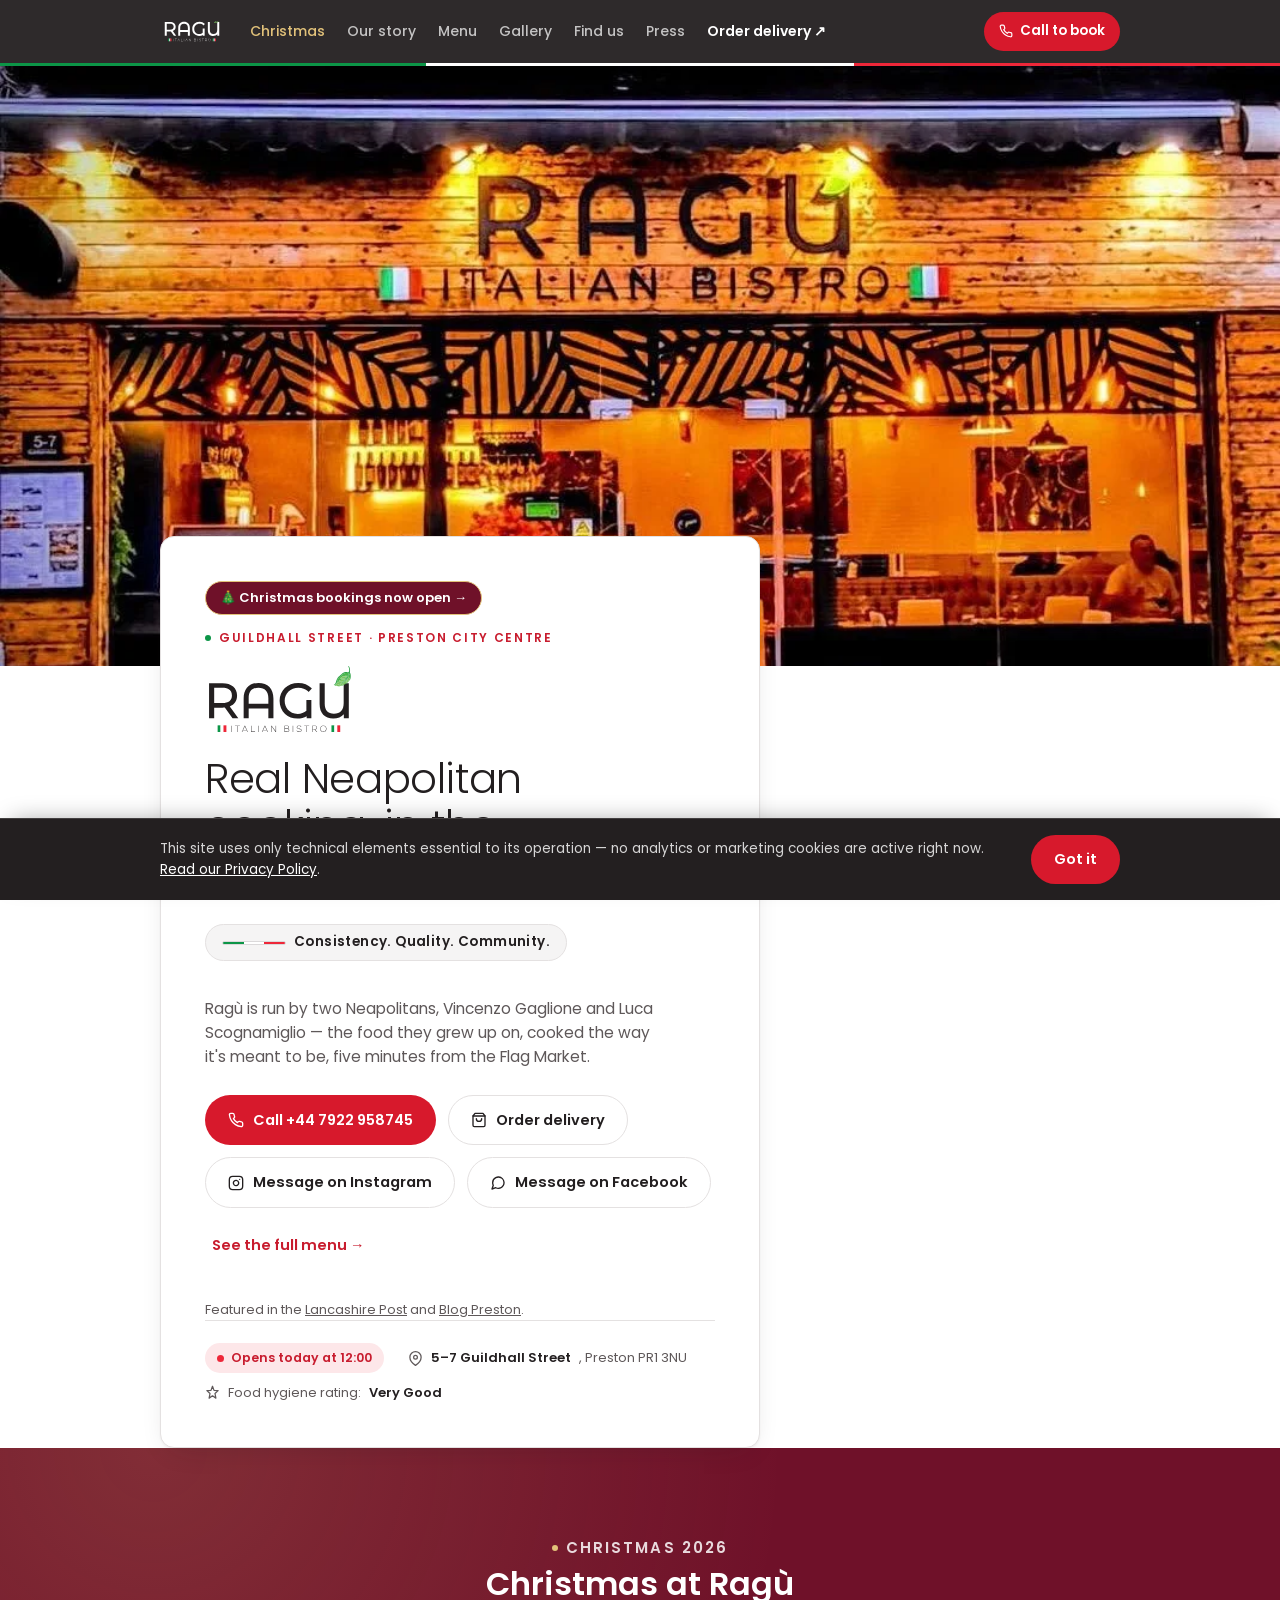
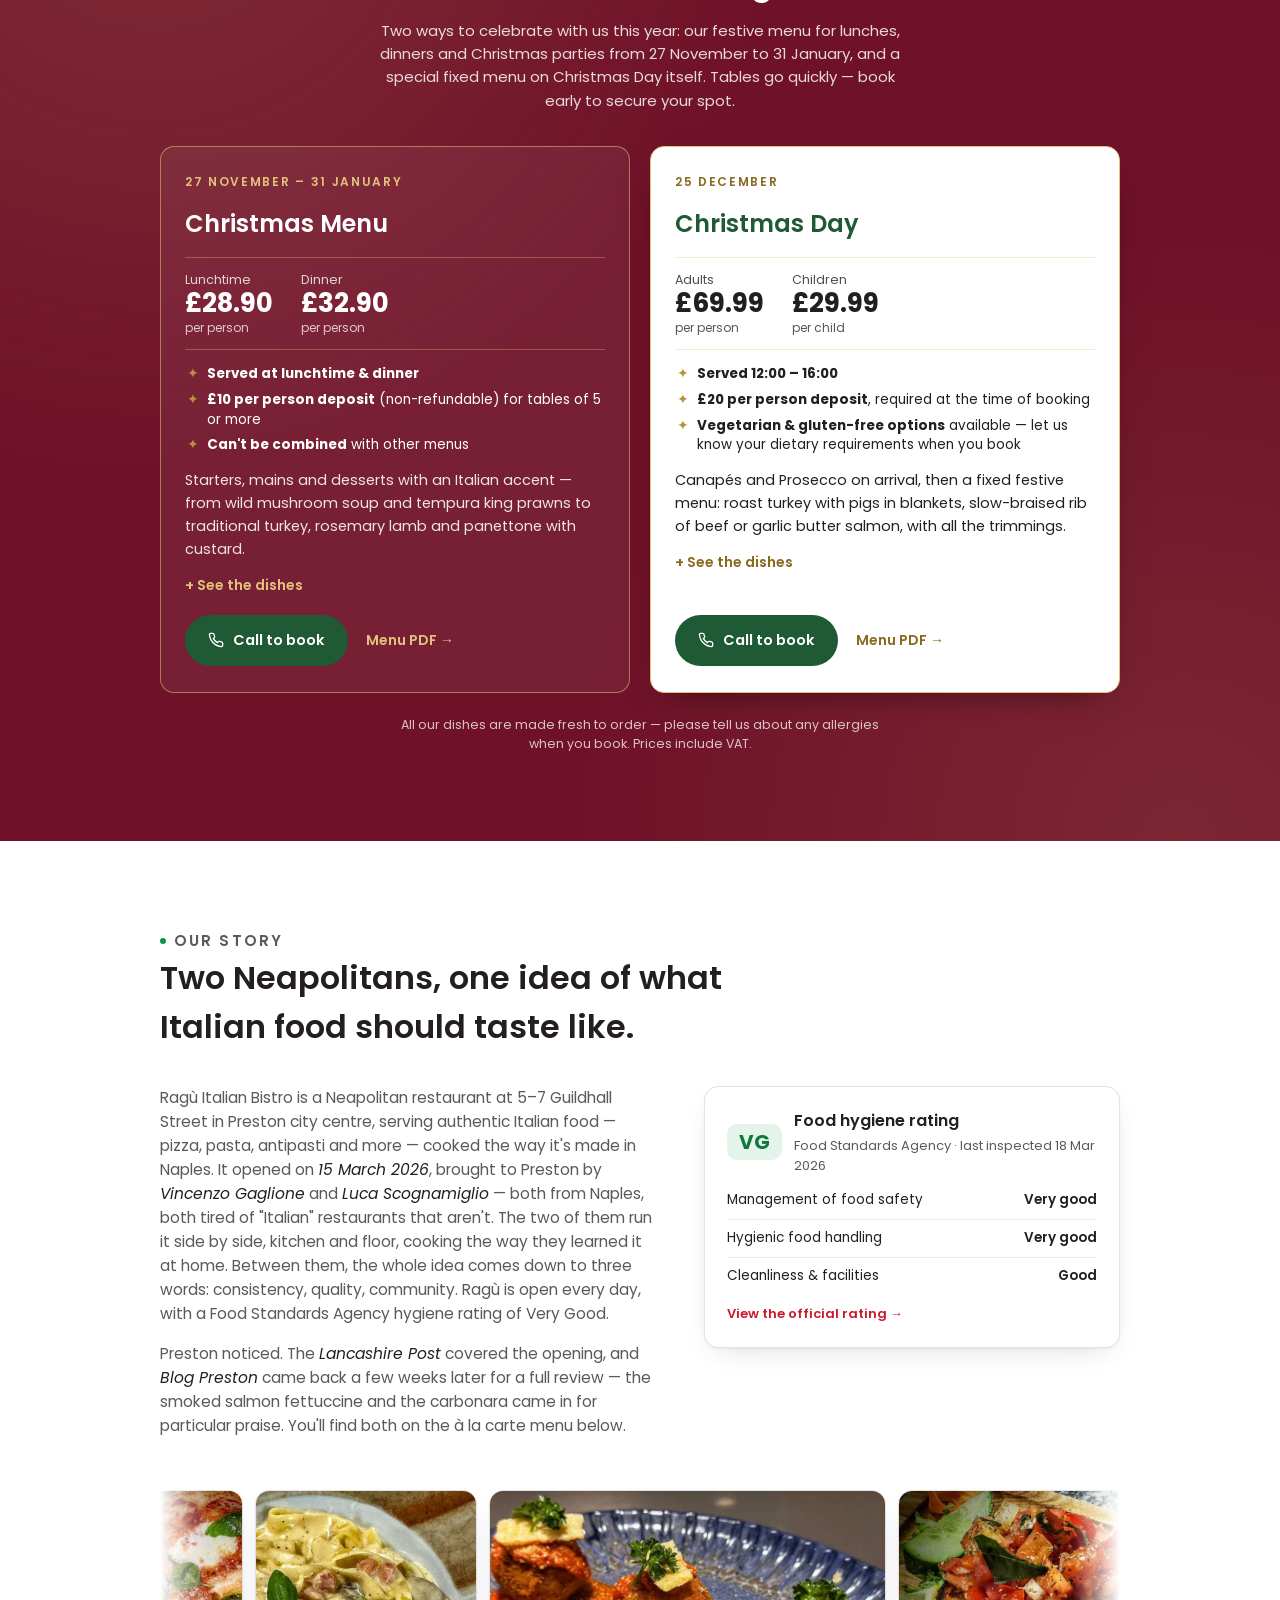
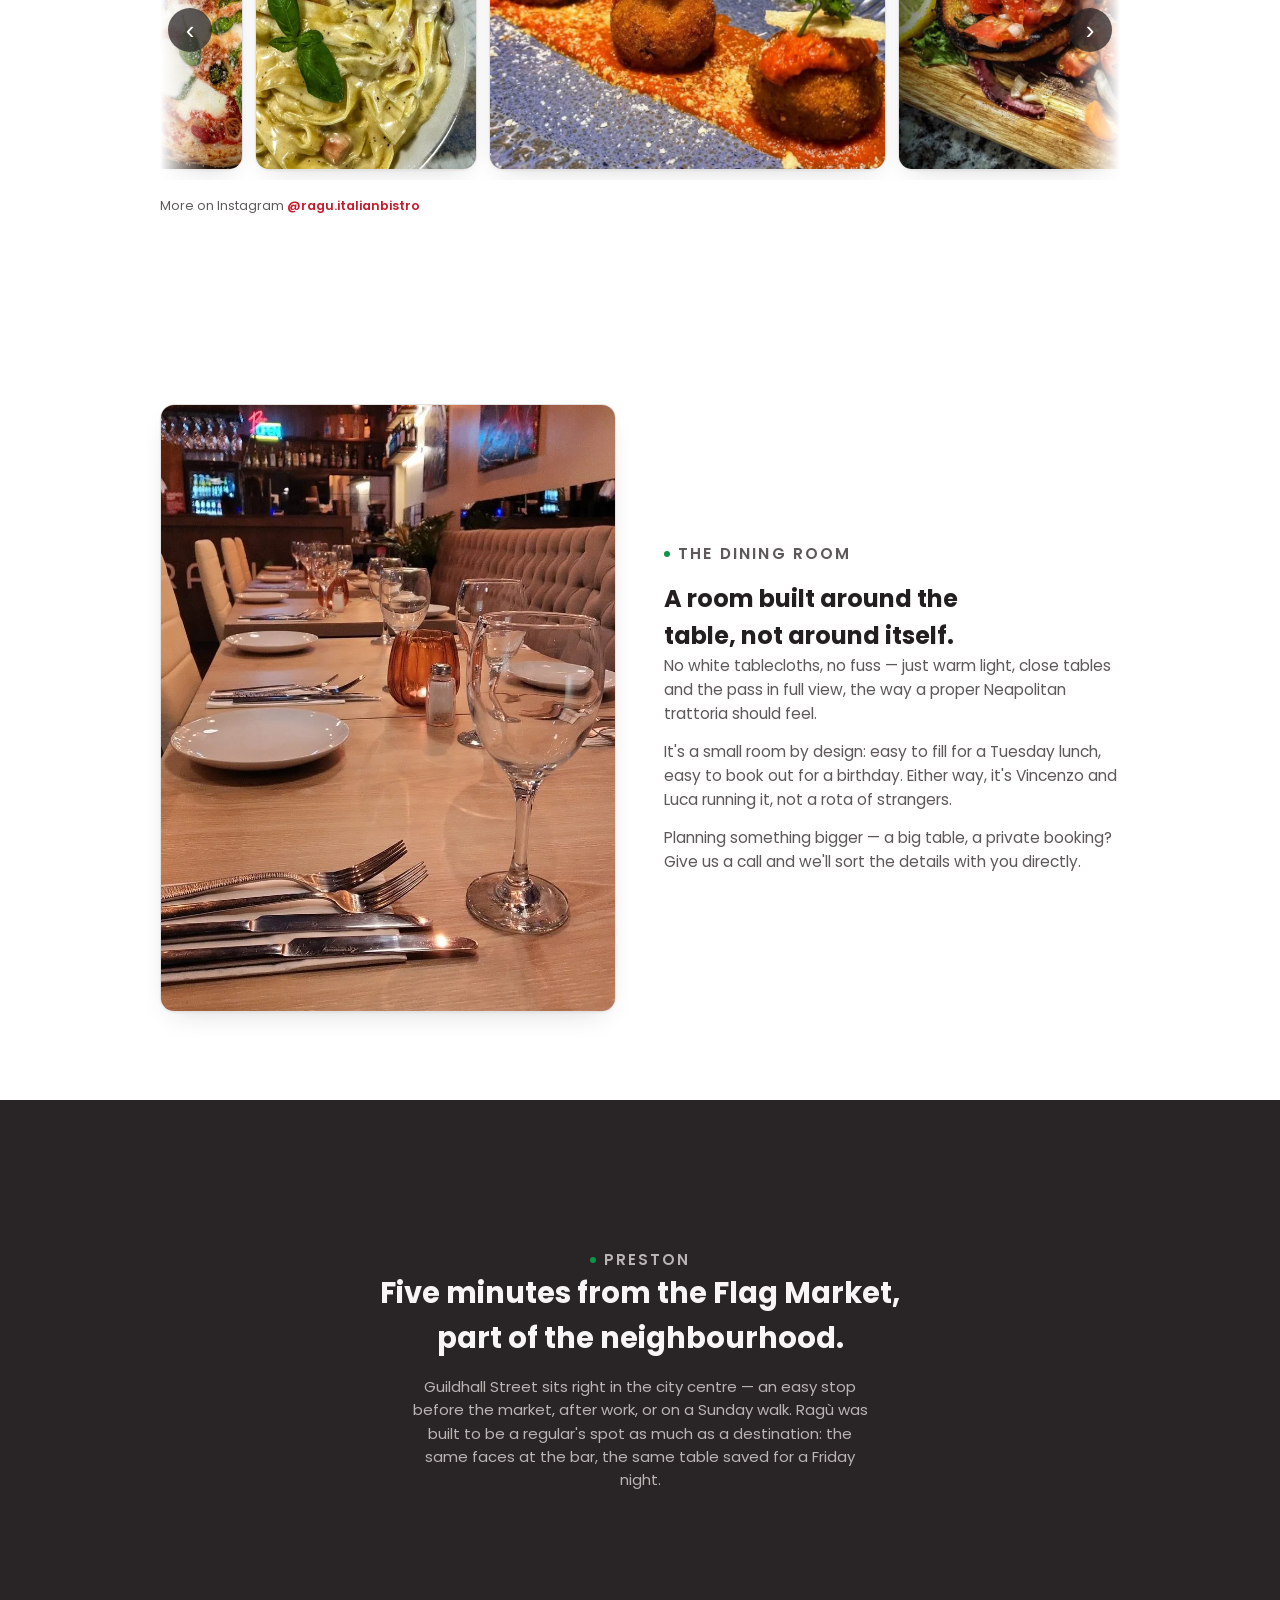
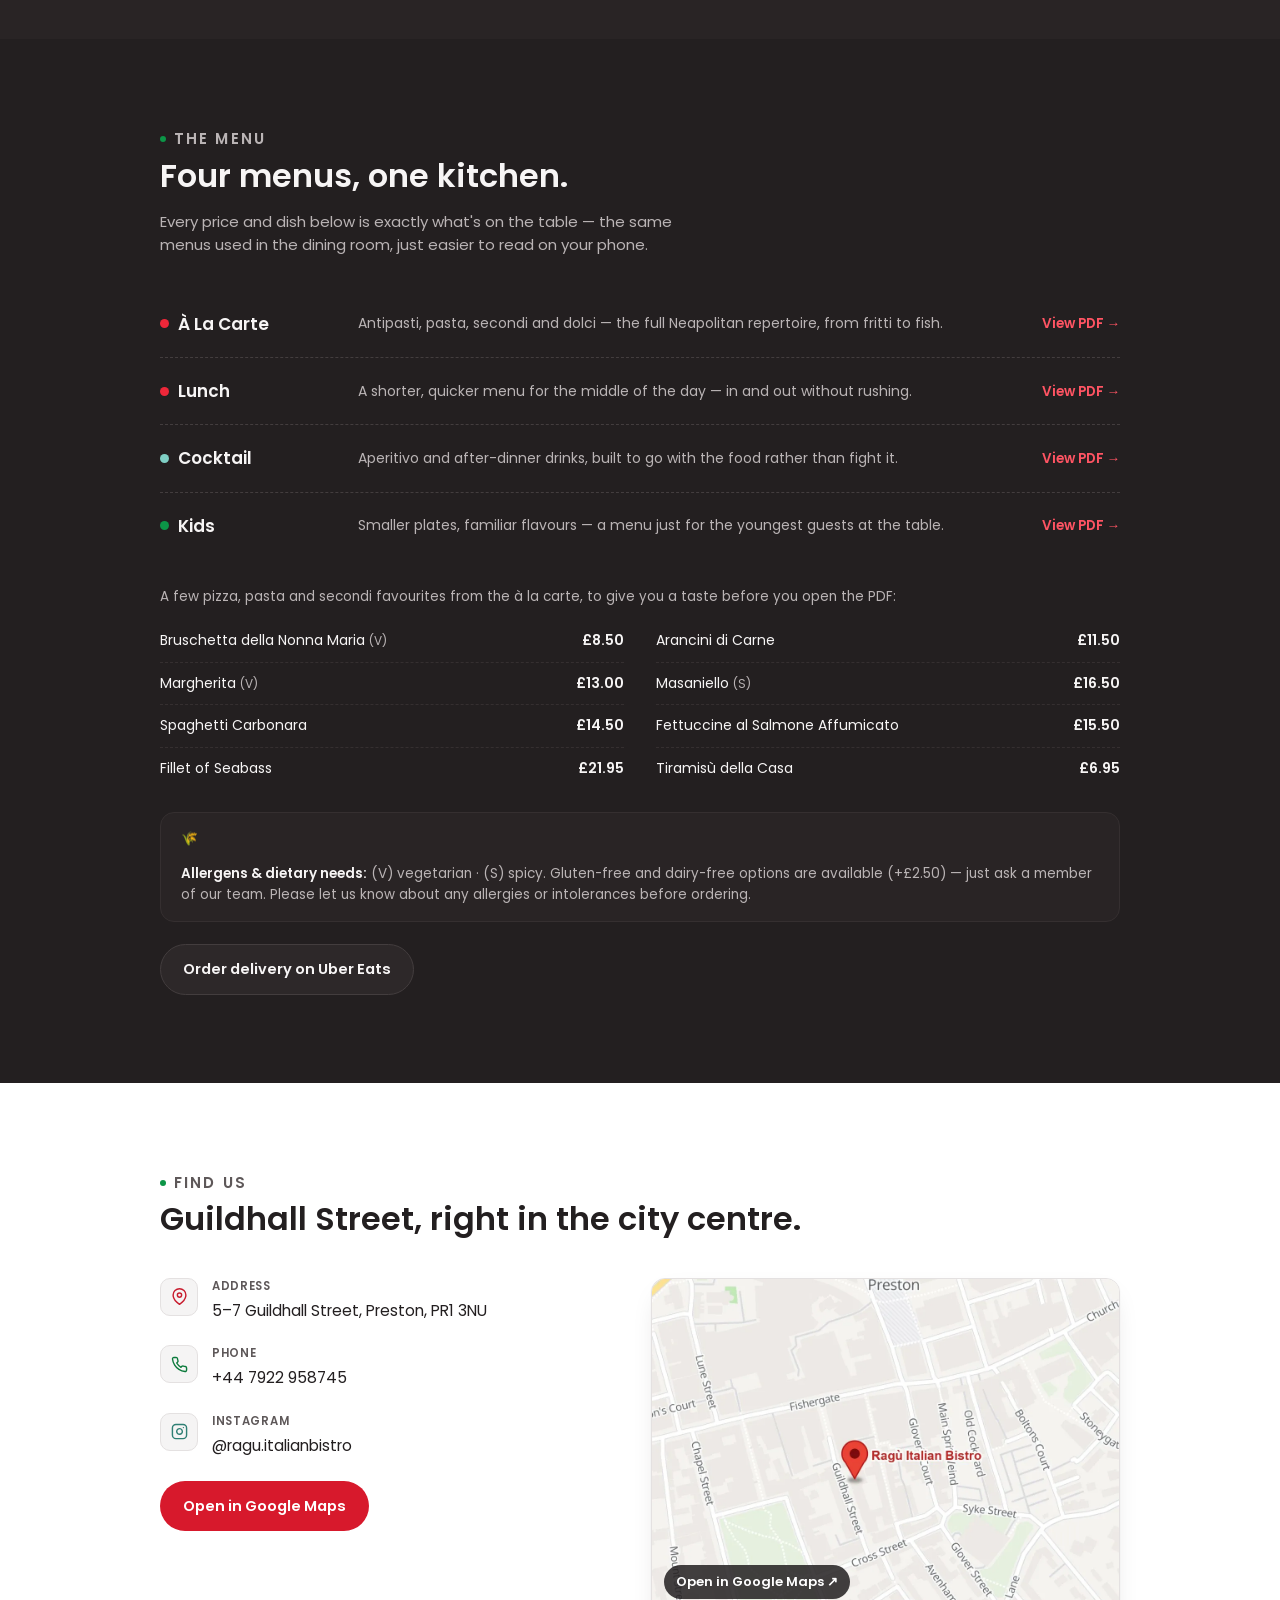
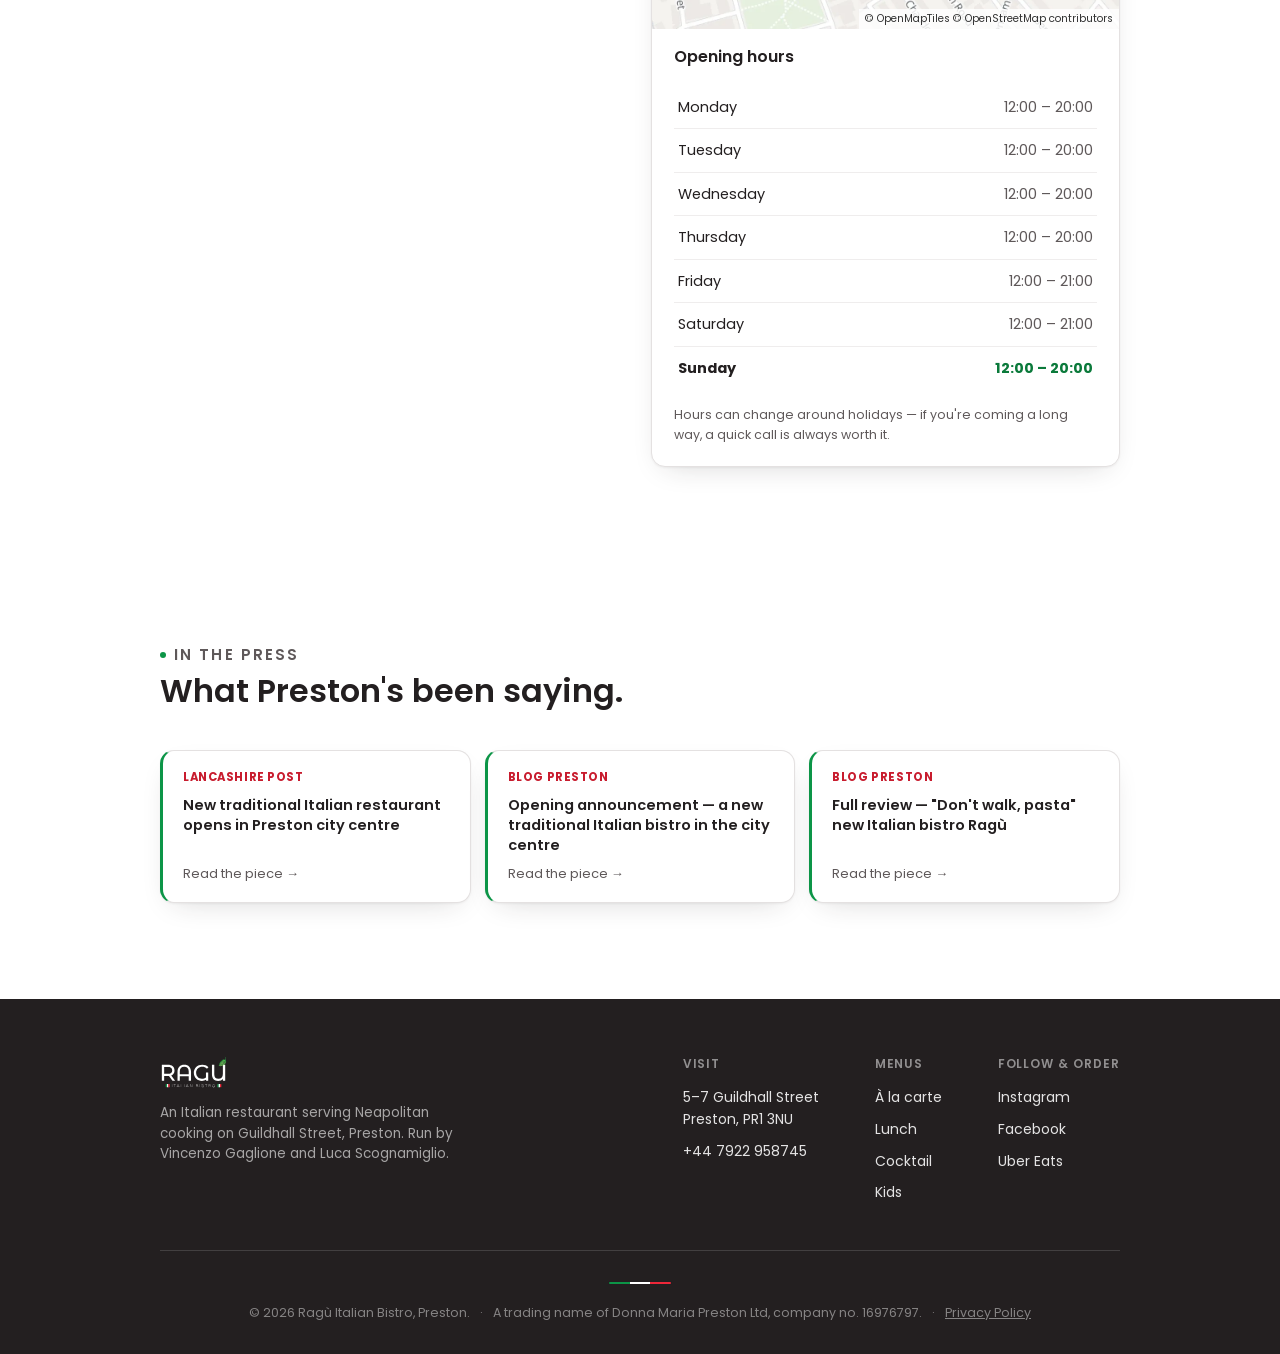
==== index.html @ 0c32683e "Natale: Christmas Menu aggiornato alla versione finale del socio Il menù del periodo natalizio è sta" ====
<!DOCTYPE html>
<html lang="en">
<head>
<meta charset="UTF-8">
<meta name="viewport" content="width=device-width, initial-scale=1.0">
<title>Ragù Italian Bistro | Neapolitan Restaurant in Preston</title>
<meta name="description" content="Ragù Italian Bistro — authentic Neapolitan cooking at 5–7 Guildhall Street, Preston city centre. Pizza, pasta and more, made by two Neapolitans. Open every day.">
<link rel="icon" type="image/svg+xml" href="assets/logo-compatto.svg">
<link rel="canonical" href="https://raguitalianbistro.co.uk/">
<meta name="theme-color" content="#231F20">
<link rel="apple-touch-icon" href="assets/apple-touch-icon.png">

<link rel="preload" href="assets/fonts/poppins-400.woff2" as="font" type="font/woff2" crossorigin>
<link rel="preload" href="assets/fonts/poppins-600.woff2" as="font" type="font/woff2" crossorigin>

<meta property="og:type" content="website">
<meta property="og:site_name" content="Ragù Italian Bistro">
<meta property="og:locale" content="en_GB">
<meta property="og:title" content="Ragù Italian Bistro — Real Neapolitan cooking in Preston">
<meta property="og:description" content="Authentic Neapolitan cooking at 5–7 Guildhall Street, Preston. Menus, opening hours, and how to find us.">
<meta property="og:image" content="https://raguitalianbistro.co.uk/assets/social-share.jpg">
<meta property="og:url" content="https://raguitalianbistro.co.uk/">
<meta name="twitter:card" content="summary_large_image">
<meta name="twitter:title" content="Ragù Italian Bistro — Real Neapolitan cooking in Preston">
<meta name="twitter:description" content="Authentic Neapolitan cooking at 5–7 Guildhall Street, Preston.">
<meta name="twitter:image" content="https://raguitalianbistro.co.uk/assets/social-share.jpg">

<script type="application/ld+json">
{
  "@context": "https://schema.org",
  "@type": "Restaurant",
  "@id": "https://raguitalianbistro.co.uk/#restaurant",
  "name": "Ragù Italian Bistro",
  "logo": "https://raguitalianbistro.co.uk/assets/apple-touch-icon.png",
  "foundingDate": "2026-03-15",
  "image": "https://raguitalianbistro.co.uk/assets/gallery/foto6.jpg",
  "url": "https://raguitalianbistro.co.uk/",
  "priceRange": "££",
  "telephone": "+447922958745",
  "address": {
    "@type": "PostalAddress",
    "streetAddress": "5–7 Guildhall Street",
    "addressLocality": "Preston",
    "postalCode": "PR1 3NU",
    "addressCountry": "GB"
  },
  "openingHoursSpecification": [
    {"@type": "OpeningHoursSpecification", "dayOfWeek": ["Sunday","Monday","Tuesday","Wednesday","Thursday"], "opens": "12:00", "closes": "20:00"},
    {"@type": "OpeningHoursSpecification", "dayOfWeek": ["Friday","Saturday"], "opens": "12:00", "closes": "21:00"}
  ],
  "servesCuisine": "Neapolitan",
  "acceptsReservations": true,
  "potentialAction": {
    "@type": "OrderAction",
    "target": {
      "@type": "EntryPoint",
      "urlTemplate": "https://www.ubereats.com/gb/store/ragu-italian-bistro/60AgVN0EWVyKOatBZUCGuQ",
      "actionPlatform": ["http://schema.org/DesktopWebPlatform", "http://schema.org/MobileWebPlatform", "http://schema.org/IOSPlatform", "http://schema.org/AndroidPlatform"]
    }
  },
  "hasMenu": [
    "https://raguitalianbistro.co.uk/#menu-highlights",
    "https://raguitalianbistro.co.uk/assets/menu-a-la-carte.pdf",
    "https://raguitalianbistro.co.uk/assets/menu-lunch.pdf",
    "https://raguitalianbistro.co.uk/assets/menu-cocktail.pdf",
    "https://raguitalianbistro.co.uk/assets/menu-kids.pdf"
  ],
  "geo": {
    "@type": "GeoCoordinates",
    "latitude": 53.7572,
    "longitude": -2.700031
  },
  "sameAs": [
    "https://www.instagram.com/ragu.italianbistro/",
    "https://www.facebook.com/profile.php?id=61586330701725",
    "https://ratings.food.gov.uk/business/552448/ragu-italian-bistro-preston",
    "https://www.ubereats.com/gb/store/ragu-italian-bistro/60AgVN0EWVyKOatBZUCGuQ",
    "https://www.google.com/maps/place/?q=place_id:ChIJZ8pchPhze0gRqN9NuaBxHac"
  ]
}
</script>

<script type="application/ld+json">
{
  "@context": "https://schema.org",
  "@type": "Menu",
  "@id": "https://raguitalianbistro.co.uk/#menu-highlights",
  "name": "Menu highlights",
  "url": "https://raguitalianbistro.co.uk/#menu",
  "hasMenuSection": [
    {
      "@type": "MenuSection",
      "name": "Antipasti",
      "hasMenuItem": [
        {"@type": "MenuItem", "name": "Bruschetta della Nonna Maria", "suitableForDiet": "https://schema.org/VegetarianDiet", "offers": {"@type": "Offer", "price": "8.50", "priceCurrency": "GBP"}},
        {"@type": "MenuItem", "name": "Arancini di Carne", "offers": {"@type": "Offer", "price": "11.50", "priceCurrency": "GBP"}}
      ]
    },
    {
      "@type": "MenuSection",
      "name": "Pizza",
      "hasMenuItem": [
        {"@type": "MenuItem", "name": "Margherita", "suitableForDiet": "https://schema.org/VegetarianDiet", "offers": {"@type": "Offer", "price": "13.00", "priceCurrency": "GBP"}},
        {"@type": "MenuItem", "name": "Masaniello", "description": "Spicy.", "offers": {"@type": "Offer", "price": "16.50", "priceCurrency": "GBP"}}
      ]
    },
    {
      "@type": "MenuSection",
      "name": "Pasta",
      "hasMenuItem": [
        {"@type": "MenuItem", "name": "Spaghetti Carbonara", "offers": {"@type": "Offer", "price": "14.50", "priceCurrency": "GBP"}},
        {"@type": "MenuItem", "name": "Fettuccine al Salmone Affumicato", "offers": {"@type": "Offer", "price": "15.50", "priceCurrency": "GBP"}}
      ]
    },
    {
      "@type": "MenuSection",
      "name": "Secondi",
      "hasMenuItem": [
        {"@type": "MenuItem", "name": "Fillet of Seabass", "offers": {"@type": "Offer", "price": "21.95", "priceCurrency": "GBP"}}
      ]
    },
    {
      "@type": "MenuSection",
      "name": "Dolci",
      "hasMenuItem": [
        {"@type": "MenuItem", "name": "Tiramisù della Casa", "offers": {"@type": "Offer", "price": "6.95", "priceCurrency": "GBP"}}
      ]
    }
  ]
}
</script>
<link rel="stylesheet" href="assets/css/styles.css?v=20261016b"></head><body>

<a class="skip-link" href="#main-content">Skip to content</a>

<div class="topbar">
  <div class="topbar-inner">
    <img src="assets/logo-compatto-bianco.svg" alt="Ragù Italian Bistro">
    <nav>
      <a href="#christmas" class="nav-xmas">Christmas</a>
      <a href="#story">Our story</a>
      <a href="#menu">Menu</a>
      <a href="#gallery">Gallery</a>
      <a href="#find-us">Find us</a>
      <a href="#press">Press</a>
      <a href="https://www.ubereats.com/gb/store/ragu-italian-bistro/60AgVN0EWVyKOatBZUCGuQ" target="_blank" rel="noopener" class="nav-order">Order delivery ↗</a>
    </nav>
    <button type="button" id="navToggle" class="nav-toggle" aria-label="Open menu" aria-expanded="false" aria-controls="mobileNav">
      <svg viewBox="0 0 24 24" fill="none" stroke="currentColor" stroke-width="2" stroke-linecap="round" stroke-linejoin="round"><path d="M3 6h18M3 12h18M3 18h18"/></svg>
    </button>
    <a class="call" href="tel:+447922958745">
      <svg viewBox="0 0 24 24" fill="none" stroke="currentColor" stroke-width="2" stroke-linecap="round" stroke-linejoin="round"><path d="M22 16.92v3a2 2 0 0 1-2.18 2 19.79 19.79 0 0 1-8.63-3.07 19.5 19.5 0 0 1-6-6 19.79 19.79 0 0 1-3.07-8.67A2 2 0 0 1 4.11 2h3a2 2 0 0 1 2 1.72c.127.96.361 1.903.7 2.81a2 2 0 0 1-.45 2.11L8.09 9.91a16 16 0 0 0 6 6l1.27-1.27a2 2 0 0 1 2.11-.45c.907.339 1.85.573 2.81.7A2 2 0 0 1 22 16.92z"/></svg>
      Call to book
    </a>
  </div>
</div>

<div id="mobileNav" class="mobile-nav" hidden>
  <button type="button" id="navClose" class="mobile-nav-close" aria-label="Close menu">
    <svg viewBox="0 0 24 24" fill="none" stroke="currentColor" stroke-width="2" stroke-linecap="round" stroke-linejoin="round"><path d="M18 6 6 18M6 6l12 12"/></svg>
  </button>
  <nav>
    <a href="#christmas" class="nav-xmas">Christmas</a>
    <a href="#story">Our story</a>
    <a href="#menu">Menu</a>
    <a href="#gallery">Gallery</a>
    <a href="#find-us">Find us</a>
    <a href="#press">Press</a>
    <a href="https://www.ubereats.com/gb/store/ragu-italian-bistro/60AgVN0EWVyKOatBZUCGuQ" target="_blank" rel="noopener" class="nav-order">Order delivery ↗</a>
  </nav>
  <div class="mobile-nav-info">
    <div>
      <p class="mn-label">Opening hours</p>
      <p>Every day · 12:00–20:00, Fri–Sat until 21:00.</p>
    </div>
    <div>
      <p class="mn-label">Call to book</p>
      <a href="tel:+447922958745">+44 7922 958745</a>
    </div>
    <div class="mn-social">
      <a href="https://www.instagram.com/ragu.italianbistro/" target="_blank" rel="noopener">Instagram</a>
      <a href="https://www.facebook.com/profile.php?id=61586330701725" target="_blank" rel="noopener">Facebook</a>
    </div>
  </div>
</div>

<div class="mobile-actionbar" role="region" aria-label="Quick actions">
  <a class="btn btn-primary" href="tel:+447922958745">
    <svg viewBox="0 0 24 24" fill="none" stroke="currentColor" stroke-width="2" stroke-linecap="round" stroke-linejoin="round"><path d="M22 16.92v3a2 2 0 0 1-2.18 2 19.79 19.79 0 0 1-8.63-3.07 19.5 19.5 0 0 1-6-6 19.79 19.79 0 0 1-3.07-8.67A2 2 0 0 1 4.11 2h3a2 2 0 0 1 2 1.72c.127.96.361 1.903.7 2.81a2 2 0 0 1-.45 2.11L8.09 9.91a16 16 0 0 0 6 6l1.27-1.27a2 2 0 0 1 2.11-.45c.907.339 1.85.573 2.81.7A2 2 0 0 1 22 16.92z"/></svg>
    Call
  </a>
  <a class="btn btn-outline" href="https://www.ubereats.com/gb/store/ragu-italian-bistro/60AgVN0EWVyKOatBZUCGuQ" target="_blank" rel="noopener">
    <svg viewBox="0 0 24 24" fill="none" stroke="currentColor" stroke-width="2" stroke-linecap="round" stroke-linejoin="round"><path d="M6 2 3 6v14a2 2 0 0 0 2 2h14a2 2 0 0 0 2-2V6l-3-4z"/><path d="M3 6h18"/><path d="M16 10a4 4 0 0 1-8 0"/></svg>
    Order
  </a>
  <a class="btn btn-outline" href="https://www.google.com/maps/search/?api=1&amp;query=Ragu+Italian+Bistro+5-7+Guildhall+Street+Preston+PR1+3NU" target="_blank" rel="noopener">
    <svg viewBox="0 0 24 24" fill="none" stroke="currentColor" stroke-width="2" stroke-linecap="round" stroke-linejoin="round"><path d="M21 10c0 7-9 13-9 13s-9-6-9-13a9 9 0 0 1 18 0z"/><circle cx="12" cy="10" r="3"/></svg>
    Directions
  </a>
</div>

<header class="hero-full">
  <div class="hero-media">
    <picture>
      <source type="image/webp" srcset="assets/gallery/foto6.webp">
      <img src="assets/gallery/foto6.jpg" alt="Ragù Italian Bistro storefront on Guildhall Street, Preston" width="1069" height="716" fetchpriority="high">
    </picture>
  </div>
  <div class="hero-card-wrap wrap">
    <div class="hero-card">
      <a class="xmas-flag" href="#christmas">🎄 Christmas bookings now open <span aria-hidden="true">→</span></a>
      <p class="eyebrow"><span class="dot"></span>Guildhall Street · Preston City Centre</p>
      <img class="hero-logo if-light" src="assets/logo-principale.svg" alt="Ragù Italian Bistro — Naples on a plate">
      <img class="hero-logo if-dark" src="assets/logo-negativo-bianco.svg" alt="Ragù Italian Bistro — Naples on a plate">
      <h1>Real Neapolitan cooking, in the <b>heart of Preston</b>.</h1>
      <p class="tagline-pill"><span class="tricolore"><span></span><span></span><span></span></span> Consistency. Quality. Community.</p>
      <p class="lede">Ragù is run by two Neapolitans, Vincenzo Gaglione and Luca Scognamiglio — the food they grew up on, cooked the way it's meant to be, five minutes from the Flag Market.</p>

      <div class="cta-row">
        <a class="btn btn-primary" href="tel:+447922958745">
          <svg viewBox="0 0 24 24" fill="none" stroke="currentColor" stroke-width="2" stroke-linecap="round" stroke-linejoin="round"><path d="M22 16.92v3a2 2 0 0 1-2.18 2 19.79 19.79 0 0 1-8.63-3.07 19.5 19.5 0 0 1-6-6 19.79 19.79 0 0 1-3.07-8.67A2 2 0 0 1 4.11 2h3a2 2 0 0 1 2 1.72c.127.96.361 1.903.7 2.81a2 2 0 0 1-.45 2.11L8.09 9.91a16 16 0 0 0 6 6l1.27-1.27a2 2 0 0 1 2.11-.45c.907.339 1.85.573 2.81.7A2 2 0 0 1 22 16.92z"/></svg>
          Call +44 7922 958745
        </a>
        <a class="btn btn-outline" href="https://www.ubereats.com/gb/store/ragu-italian-bistro/60AgVN0EWVyKOatBZUCGuQ" target="_blank" rel="noopener">
          <svg viewBox="0 0 24 24" fill="none" stroke="currentColor" stroke-width="2" stroke-linecap="round" stroke-linejoin="round"><path d="M6 2 3 6v14a2 2 0 0 0 2 2h14a2 2 0 0 0 2-2V6l-3-4z"/><path d="M3 6h18"/><path d="M16 10a4 4 0 0 1-8 0"/></svg>
          Order delivery
        </a>
        <a class="btn btn-outline" href="https://www.instagram.com/ragu.italianbistro/" target="_blank" rel="noopener">
          <svg viewBox="0 0 24 24" fill="none" stroke="currentColor" stroke-width="2" stroke-linecap="round" stroke-linejoin="round"><rect x="2" y="2" width="20" height="20" rx="5"/><path d="M16 11.37A4 4 0 1 1 12.63 8 4 4 0 0 1 16 11.37z"/><path d="M17.5 6.5h.01"/></svg>
          Message on Instagram
        </a>
        <a class="btn btn-outline" href="https://m.me/61586330701725" target="_blank" rel="noopener">
          <svg viewBox="0 0 24 24" fill="none" stroke="currentColor" stroke-width="2" stroke-linecap="round" stroke-linejoin="round"><path d="M21 11.5a8.38 8.38 0 0 1-.9 3.8 8.5 8.5 0 0 1-7.6 4.7 8.38 8.38 0 0 1-3.8-.9L3 21l1.9-5.7a8.38 8.38 0 0 1-.9-3.8 8.5 8.5 0 0 1 4.7-7.6 8.38 8.38 0 0 1 3.8-.9h.5a8.48 8.48 0 0 1 8 8v.5z"/></svg>
          Message on Facebook
        </a>
        <a class="btn btn-text" href="#menu">See the full menu →</a>
      </div>

      <p class="hero-note">Featured in the <a href="https://www.lep.co.uk/lifestyle/food-and-drink/preston-new-opening-italian-restaurant-5629288" target="_blank" rel="noopener">Lancashire Post</a> and <a href="https://www.blogpreston.co.uk/2026/05/review-dont-walk-pasta-new-italian-bistro-ragu-in-preston-city-centre/" target="_blank" rel="noopener">Blog Preston</a>.</p>

      <div class="quickfacts" id="quickfacts">
        <span class="status-pill" id="statusPill"><span class="led"></span><span id="statusText">Open every day · 12:00–20:00, Fri–Sat until 21:00</span></span>
        <span class="qf">
          <svg viewBox="0 0 24 24" fill="none" stroke="currentColor" stroke-width="2" stroke-linecap="round" stroke-linejoin="round"><path d="M21 10c0 7-9 13-9 13s-9-6-9-13a9 9 0 0 1 18 0z"/><circle cx="12" cy="10" r="3"/></svg>
          <b>5–7 Guildhall Street</b>,&nbsp;Preston PR1&nbsp;3NU
        </span>
        <span class="qf">
          <svg viewBox="0 0 24 24" fill="none" stroke="currentColor" stroke-width="2" stroke-linecap="round" stroke-linejoin="round"><path d="M12 2l2.4 6.6L21 9l-5 4.6L17.4 21 12 17.3 6.6 21 8 13.6 3 9l6.6-.4z"/></svg>
          Food hygiene rating: <b>Very Good</b>
        </span>
      </div>
    </div>
  </div>
</header>

<main id="main-content">

  <!-- Seasonal: Christmas 2026. Remove this section, the "Christmas" nav links
       and the .xmas-flag in the hero after the holidays. -->
  <section id="christmas" class="xmas">
    <div class="wrap">
      <div class="section-head center reveal">
        <p class="eyebrow"><span class="dot"></span>Christmas 2026</p>
        <h2>Christmas at Ragù</h2>
        <p>Two ways to celebrate with us this year: our festive menu for lunches, dinners and Christmas parties from 27 November to 31 January, and a special fixed menu on Christmas Day itself. Tables go quickly — book early to secure your spot.</p>
      </div>

      <div class="xmas-grid">
        <article class="xmas-card">
          <p class="xmas-kicker">27 November – 31 January</p>
          <h3>Christmas Menu</h3>
          <div class="xmas-prices">
            <div><span class="xp-label">Lunchtime</span><span class="xp-amount">£28.90</span><span class="xp-per">per person</span></div>
            <div><span class="xp-label">Dinner</span><span class="xp-amount">£32.90</span><span class="xp-per">per person</span></div>
          </div>
          <ul class="xmas-facts">
            <li><b>Served at lunchtime &amp; dinner</b></li>
            <li><b>£10 per person deposit</b> (non-refundable) for tables of 5 or more</li>
            <li><b>Can't be combined</b> with other menus</li>
          </ul>
          <p class="xmas-desc">Starters, mains and desserts with an Italian accent — from wild mushroom soup and tempura king prawns to traditional turkey, rosemary lamb and panettone with custard.</p>
          <details class="xmas-dishes">
            <summary>See the dishes</summary>
            <h4>Starters</h4>
            <ul>
              <li><b>Zuppa di Funghi</b> <em>(V)</em> — wild mushroom soup with croutons</li>
              <li><b>Salmone e Gamberetti</b> — smoked salmon and prawns, marie rose sauce</li>
              <li><b>Pâté alla Veneziana</b> — chicken liver pâté, toasted bread, fig chutney</li>
              <li><b>Gamberoni in Tempura</b> — tempura king prawns, sweet chilli dip</li>
            </ul>
            <h4>Mains</h4>
            <ul>
              <li><b>Tacchino Tradizionale</b> — roast turkey, chipolata, sage &amp; onion stuffing, rich gravy</li>
              <li><b>Salmone al Prosecco e Gamberetti</b> — pan-fried salmon with baby prawns in a prosecco sauce</li>
              <li><b>Pollo, Funghi e Asparagi</b> — chicken breast in a creamy white wine, wild mushroom and asparagus sauce</li>
              <li><b>Agnello al Rosmarino</b> — slow-roasted leg of lamb, red wine and rosemary sauce</li>
              <li><b>Lasagna al Forno</b> · <b>Tortelloni Ricotta e Spinaci</b> <em>(V)</em></li>
              <li><b>Pizza Calabrese</b> · <b>Pizza Vegetariana</b> <em>(V)</em></li>
            </ul>
            <h4>Desserts</h4>
            <ul>
              <li><b>Panettone</b> — with custard</li>
              <li><b>Tiramisù</b> — savoiardi, mascarpone and marsala</li>
              <li><b>Panna Cotta all'Amarena</b> — with cherries in syrup</li>
            </ul>
          </details>
          <div class="xmas-actions">
            <a class="btn btn-primary" href="tel:+447922958745"><svg viewBox="0 0 24 24" fill="none" stroke="currentColor" stroke-width="2" stroke-linecap="round" stroke-linejoin="round"><path d="M22 16.92v3a2 2 0 0 1-2.18 2 19.79 19.79 0 0 1-8.63-3.07 19.5 19.5 0 0 1-6-6 19.79 19.79 0 0 1-3.07-8.67A2 2 0 0 1 4.11 2h3a2 2 0 0 1 2 1.72c.127.96.361 1.903.7 2.81a2 2 0 0 1-.45 2.11L8.09 9.91a16 16 0 0 0 6 6l1.27-1.27a2 2 0 0 1 2.11-.45c.907.339 1.85.573 2.81.7A2 2 0 0 1 22 16.92z"/></svg> Call to book</a>
            <a class="xmas-pdf" href="assets/christmas-menu-2026-final.pdf" target="_blank" rel="noopener">Menu PDF →</a>
          </div>
        </article>

        <article class="xmas-card xmas-card--day">
          <p class="xmas-kicker">25 December</p>
          <h3>Christmas Day</h3>
          <div class="xmas-prices">
            <div><span class="xp-label">Adults</span><span class="xp-amount">£69.99</span><span class="xp-per">per person</span></div>
            <div><span class="xp-label">Children</span><span class="xp-amount">£29.99</span><span class="xp-per">per child</span></div>
          </div>
          <ul class="xmas-facts">
            <li><b>Served 12:00 – 16:00</b></li>
            <li><b>£20 per person deposit</b>, required at the time of booking</li>
            <li><b>Vegetarian &amp; gluten-free options</b> available — let us know your dietary requirements when you book</li>
          </ul>
          <p class="xmas-desc">Canapés and Prosecco on arrival, then a fixed festive menu: roast turkey with pigs in blankets, slow-braised rib of beef or garlic butter salmon, with all the trimmings.</p>
          <details class="xmas-dishes">
            <summary>See the dishes</summary>
            <h4>Starters</h4>
            <ul>
              <li><b>Soup of the Day</b> — with toasted bread</li>
              <li><b>Fresh Salmon Fish Cake</b> — with tartare sauce</li>
              <li><b>King Prawns</b> — garlic, chilli &amp; white wine, served with bread</li>
              <li><b>Sautéed Wild Mushrooms</b> — with garlic and stilton</li>
              <li><b>Parma Ham &amp; Melon</b></li>
            </ul>
            <h4>Mains</h4>
            <ul>
              <li><b>Roast Turkey Breast</b> — garlic &amp; herbs, sage and onion stuffing, pigs in blankets, honey-glazed shallots</li>
              <li><b>Slow-Braised Rib of Beef</b> — cranberry and red wine reduction</li>
              <li><b>Creamy Garlic Butter Salmon</b> — with baby spinach</li>
            </ul>
            <p class="xmas-small">All mains served with roast potatoes, sweet potato &amp; carrot mash, and maple-glazed Brussels sprouts with bacon.</p>
            <h4>Desserts</h4>
            <ul>
              <li><b>Gingerbread Cheesecake</b></li>
              <li><b>Panettone Cake</b> — with brandy sauce</li>
              <li><b>Meringue Pavlova</b> — with fresh fruit</li>
            </ul>
          </details>
          <div class="xmas-actions">
            <a class="btn btn-primary" href="tel:+447922958745"><svg viewBox="0 0 24 24" fill="none" stroke="currentColor" stroke-width="2" stroke-linecap="round" stroke-linejoin="round"><path d="M22 16.92v3a2 2 0 0 1-2.18 2 19.79 19.79 0 0 1-8.63-3.07 19.5 19.5 0 0 1-6-6 19.79 19.79 0 0 1-3.07-8.67A2 2 0 0 1 4.11 2h3a2 2 0 0 1 2 1.72c.127.96.361 1.903.7 2.81a2 2 0 0 1-.45 2.11L8.09 9.91a16 16 0 0 0 6 6l1.27-1.27a2 2 0 0 1 2.11-.45c.907.339 1.85.573 2.81.7A2 2 0 0 1 22 16.92z"/></svg> Call to book</a>
            <a class="xmas-pdf" href="assets/christmas-day-menu-2026.pdf" target="_blank" rel="noopener">Menu PDF →</a>
          </div>
        </article>
      </div>

      <p class="xmas-footnote">All our dishes are made fresh to order — please tell us about any allergies when you book. Prices include VAT.</p>
    </div>
  </section>

  <section id="story" class="wrap">
    <div class="section-head reveal">
      <p class="eyebrow"><span class="dot"></span>Our story</p>
      <h2>Two Neapolitans, one idea of what Italian food should taste like.</h2>
    </div>
    <div class="story">
      <div>
        <p>Ragù Italian Bistro is a Neapolitan restaurant at 5–7 Guildhall Street in Preston city centre, serving authentic Italian food — pizza, pasta, antipasti and more — cooked the way it's made in Naples. It opened on <em>15 March 2026</em>, brought to Preston by <em>Vincenzo Gaglione</em> and <em>Luca Scognamiglio</em> — both from Naples, both tired of "Italian" restaurants that aren't. The two of them run it side by side, kitchen and floor, cooking the way they learned it at home. Between them, the whole idea comes down to three words: consistency, quality, community. Ragù is open every day, with a Food Standards Agency hygiene rating of Very Good.</p>
        <p>Preston noticed. The <em>Lancashire Post</em> covered the opening, and <em>Blog Preston</em> came back a few weeks later for a full review — the smoked salmon fettuccine and the carbonara came in for particular praise. You'll find both on the à la carte menu below.</p>
      </div>
      <div class="rating-card">
        <div class="rc-top">
          <span class="rc-badge">VG</span>
          <div>
            <h3>Food hygiene rating</h3>
            <p class="rc-sub">Food Standards Agency · last inspected 18 Mar 2026</p>
          </div>
        </div>
        <div class="rating-rows">
          <div><span>Management of food safety</span><span>Very good</span></div>
          <div><span>Hygienic food handling</span><span>Very good</span></div>
          <div><span>Cleanliness &amp; facilities</span><span>Good</span></div>
        </div>
        <a href="https://ratings.food.gov.uk/business/552448/ragu-italian-bistro-preston" target="_blank" rel="noopener">View the official rating →</a>
      </div>
    </div>

    <div class="story-gallery" id="gallery">
      <div class="gallery-strip"><div class="gallery-track">
        <a href="assets/gallery/foto8.jpg" target="_blank" rel="noopener">
          <picture>
            <source type="image/webp" srcset="assets/gallery/foto8.webp">
            <img src="assets/gallery/foto8.jpg" alt="Margherita pizza fresh from the oven, mozzarella and basil" width="528" height="900" loading="lazy" decoding="async">
          </picture>
        </a>
        <a href="assets/gallery/foto9.jpg" target="_blank" rel="noopener">
          <picture>
            <source type="image/webp" srcset="assets/gallery/foto9.webp">
            <img src="assets/gallery/foto9.jpg" alt="Creamy fettuccine with pancetta, mushrooms and basil" width="712" height="900" loading="lazy" decoding="async">
          </picture>
        </a>
        <a href="assets/gallery/foto10.jpg" target="_blank" rel="noopener">
          <picture>
            <source type="image/webp" srcset="assets/gallery/foto10.webp">
            <img src="assets/gallery/foto10.jpg" alt="Arancini with tomato sauce and parmesan" width="900" height="634" loading="lazy" decoding="async">
          </picture>
        </a>
        <a href="assets/gallery/foto12.jpg" target="_blank" rel="noopener">
          <picture>
            <source type="image/webp" srcset="assets/gallery/foto12.webp">
            <img src="assets/gallery/foto12.jpg" alt="Bruschetta with fresh tomato and basil" width="900" height="632" loading="lazy" decoding="async">
          </picture>
        </a>
        <a href="assets/gallery/foto11.jpg" target="_blank" rel="noopener">
          <picture>
            <source type="image/webp" srcset="assets/gallery/foto11.webp">
            <img src="assets/gallery/foto11.jpg" alt="Lemon dessert in a jar with meringue and wafer" width="675" height="900" loading="lazy" decoding="async">
          </picture>
        </a>
        <a href="assets/gallery/foto13.jpg" target="_blank" rel="noopener">
          <picture>
            <source type="image/webp" srcset="assets/gallery/foto13.webp">
            <img src="assets/gallery/foto13.jpg" alt="Fettuccine al Salmone Affumicato, creamy smoked salmon pasta" width="890" height="900" loading="lazy" decoding="async">
          </picture>
        </a>
        <a href="assets/gallery/foto14.jpg" target="_blank" rel="noopener">
          <picture>
            <source type="image/webp" srcset="assets/gallery/foto14.webp">
            <img src="assets/gallery/foto14.jpg" alt="Fried calamari with aioli and lemon" width="675" height="900" loading="lazy" decoding="async">
          </picture>
        </a>
        <a href="assets/gallery/foto15.jpg" target="_blank" rel="noopener">
          <picture>
            <source type="image/webp" srcset="assets/gallery/foto15.webp">
            <img src="assets/gallery/foto15.jpg" alt="White pizza with smoked salmon, burrata and rocket" width="900" height="874" loading="lazy" decoding="async">
          </picture>
        </a>
        <a href="assets/gallery/foto16.jpg" target="_blank" rel="noopener">
          <picture>
            <source type="image/webp" srcset="assets/gallery/foto16.webp">
            <img src="assets/gallery/foto16.jpg" alt="Aperol Spritz served on the terrace" width="675" height="900" loading="lazy" decoding="async">
          </picture>
        </a>
      </div></div>
      <button type="button" class="gallery-btn" data-dir="prev" aria-label="Previous photos" hidden>‹</button>
      <button type="button" class="gallery-btn" data-dir="next" aria-label="Next photos" hidden>›</button>
      <p class="gallery-note">More on Instagram <a href="https://www.instagram.com/ragu.italianbistro/" target="_blank" rel="noopener">@ragu.italianbistro</a></p>
    </div>
  </section>

  <section id="location" class="wrap">
    <div class="zigzag">
      <div class="zz-media">
        <picture>
          <source type="image/webp" srcset="assets/gallery/foto7.webp">
          <img src="assets/gallery/foto7.jpg" alt="Table set for dinner at Ragù Italian Bistro, with the bar in the background" width="900" height="1600" loading="lazy" decoding="async">
        </picture>
      </div>
      <div class="zz-text reveal">
        <p class="eyebrow"><span class="dot"></span>The dining room</p>
        <h2>A room built around the table, not around itself.</h2>
        <p>No white tablecloths, no fuss — just warm light, close tables and the pass in full view, the way a proper Neapolitan trattoria should feel.</p>
        <p>It's a small room by design: easy to fill for a Tuesday lunch, easy to book out for a birthday. Either way, it's Vincenzo and Luca running it, not a rota of strangers.</p>
        <p>Planning something bigger — a big table, a private booking? Give us a call and we'll sort the details with you directly.</p>
      </div>
    </div>
  </section>

  <div class="narrative-bg band">
    <div class="narrative-card wrap reveal">
      <p class="eyebrow center"><span class="dot"></span>Preston</p>
      <h2>Five minutes from the Flag Market, part of the neighbourhood.</h2>
      <p>Guildhall Street sits right in the city centre — an easy stop before the market, after work, or on a Sunday walk. Ragù was built to be a regular's spot as much as a destination: the same faces at the bar, the same table saved for a Friday night.</p>
    </div>
  </div>

  <div class="band">
  <section id="menu" class="wrap">
    <div class="section-head reveal">
      <p class="eyebrow"><span class="dot"></span>The menu</p>
      <h2>Four menus, one kitchen.</h2>
      <p>Every price and dish below is exactly what's on the table — the same menus used in the dining room, just easier to read on your phone.</p>
    </div>
    <div class="menu-list">
      <div class="menu-row">
        <div class="mr-name"><span class="mr-dot"></span>À La Carte</div>
        <p class="mr-desc">Antipasti, pasta, secondi and dolci — the full Neapolitan repertoire, from fritti to fish.</p>
        <a class="mr-link" href="assets/menu-a-la-carte.pdf" target="_blank" rel="noopener">View PDF →</a>
      </div>
      <div class="menu-row">
        <div class="mr-name"><span class="mr-dot"></span>Lunch</div>
        <p class="mr-desc">A shorter, quicker menu for the middle of the day — in and out without rushing.</p>
        <a class="mr-link" href="assets/menu-lunch.pdf" target="_blank" rel="noopener">View PDF →</a>
      </div>
      <div class="menu-row">
        <div class="mr-name"><span class="mr-dot drink"></span>Cocktail</div>
        <p class="mr-desc">Aperitivo and after-dinner drinks, built to go with the food rather than fight it.</p>
        <a class="mr-link" href="assets/menu-cocktail.pdf" target="_blank" rel="noopener">View PDF →</a>
      </div>
      <div class="menu-row">
        <div class="mr-name"><span class="mr-dot kids"></span>Kids</div>
        <p class="mr-desc">Smaller plates, familiar flavours — a menu just for the youngest guests at the table.</p>
        <a class="mr-link" href="assets/menu-kids.pdf" target="_blank" rel="noopener">View PDF →</a>
      </div>
    </div>
    <div class="menu-highlights reveal">
      <p class="mh-intro">A few pizza, pasta and secondi favourites from the à la carte, to give you a taste before you open the PDF:</p>
      <div class="dish-grid">
        <div class="dish"><span class="dish-name">Bruschetta della Nonna Maria <em>(V)</em></span><span class="dish-price">£8.50</span></div>
        <div class="dish"><span class="dish-name">Arancini di Carne</span><span class="dish-price">£11.50</span></div>
        <div class="dish"><span class="dish-name">Margherita <em>(V)</em></span><span class="dish-price">£13.00</span></div>
        <div class="dish"><span class="dish-name">Masaniello <em>(S)</em></span><span class="dish-price">£16.50</span></div>
        <div class="dish"><span class="dish-name">Spaghetti Carbonara</span><span class="dish-price">£14.50</span></div>
        <div class="dish"><span class="dish-name">Fettuccine al Salmone Affumicato</span><span class="dish-price">£15.50</span></div>
        <div class="dish"><span class="dish-name">Fillet of Seabass</span><span class="dish-price">£21.95</span></div>
        <div class="dish"><span class="dish-name">Tiramisù della Casa</span><span class="dish-price">£6.95</span></div>
      </div>
    </div>

    <div class="highlight-strip">
      <span>🌾</span>
      <span><b>Allergens &amp; dietary needs:</b> (V) vegetarian · (S) spicy. Gluten-free and dairy-free options are available (+£2.50) — just ask a member of our team. Please let us know about any allergies or intolerances before ordering.</span>
    </div>
    <div class="order-links">
      <a class="btn btn-outline" href="https://www.ubereats.com/gb/store/ragu-italian-bistro/60AgVN0EWVyKOatBZUCGuQ" target="_blank" rel="noopener">Order delivery on Uber Eats</a>
    </div>
  </section>
  </div>

  <section id="find-us" class="wrap">
    <div class="section-head reveal">
      <p class="eyebrow"><span class="dot"></span>Find us</p>
      <h2>Guildhall Street, right in the city centre.</h2>
    </div>
    <div class="findus">
      <div class="contact-block">
        <div class="contact-row">
          <span class="ic"><svg viewBox="0 0 24 24" fill="none" stroke="currentColor" stroke-width="2" stroke-linecap="round" stroke-linejoin="round"><path d="M21 10c0 7-9 13-9 13s-9-6-9-13a9 9 0 0 1 18 0z"/><circle cx="12" cy="10" r="3"/></svg></span>
          <div>
            <p class="ct-label">Address</p>
            <a class="ct-value" href="https://www.google.com/maps/search/?api=1&amp;query=Ragu+Italian+Bistro+5-7+Guildhall+Street+Preston+PR1+3NU" target="_blank" rel="noopener">5–7 Guildhall Street, Preston, PR1 3NU</a>
          </div>
        </div>
        <div class="contact-row">
          <span class="ic ic-verde"><svg viewBox="0 0 24 24" fill="none" stroke="currentColor" stroke-width="2" stroke-linecap="round" stroke-linejoin="round"><path d="M22 16.92v3a2 2 0 0 1-2.18 2 19.79 19.79 0 0 1-8.63-3.07 19.5 19.5 0 0 1-6-6 19.79 19.79 0 0 1-3.07-8.67A2 2 0 0 1 4.11 2h3a2 2 0 0 1 2 1.72c.127.96.361 1.903.7 2.81a2 2 0 0 1-.45 2.11L8.09 9.91a16 16 0 0 0 6 6l1.27-1.27a2 2 0 0 1 2.11-.45c.907.339 1.85.573 2.81.7A2 2 0 0 1 22 16.92z"/></svg></span>
          <div>
            <p class="ct-label">Phone</p>
            <a class="ct-value" href="tel:+447922958745">+44 7922 958745</a>
          </div>
        </div>
        <div class="contact-row">
          <span class="ic ic-menta"><svg viewBox="0 0 24 24" fill="none" stroke="currentColor" stroke-width="2" stroke-linecap="round" stroke-linejoin="round"><rect x="2" y="2" width="20" height="20" rx="5"/><path d="M16 11.37A4 4 0 1 1 12.63 8 4 4 0 0 1 16 11.37z"/><path d="M17.5 6.5h.01"/></svg></span>
          <div>
            <p class="ct-label">Instagram</p>
            <a class="ct-value" href="https://www.instagram.com/ragu.italianbistro/" target="_blank" rel="noopener">@ragu.italianbistro</a>
          </div>
        </div>
        <a class="btn btn-primary contact-cta" href="https://www.google.com/maps/search/?api=1&amp;query=Ragu+Italian+Bistro+5-7+Guildhall+Street+Preston+PR1+3NU" target="_blank" rel="noopener">Open in Google Maps</a>
      </div>

      <div class="map-card">
        <div class="map-embed map-static">
          <a href="https://www.google.com/maps/search/?api=1&amp;query=Ragu+Italian+Bistro+5-7+Guildhall+Street+Preston+PR1+3NU" target="_blank" rel="noopener" aria-label="Open Ragù Italian Bistro in Google Maps">
            <picture>
              <source type="image/webp" srcset="assets/map-preston.webp">
              <img src="assets/map-preston.jpg" alt="Map of Preston city centre with Ragù Italian Bistro marked on Guildhall Street, near Fishergate and Winckley Square" width="1120" height="840" loading="lazy" decoding="async">
            </picture>
            <span class="map-open">Open in Google Maps ↗</span>
          </a>
          <a class="map-credit" href="https://www.openstreetmap.org/copyright" target="_blank" rel="noopener">© OpenMapTiles © OpenStreetMap contributors</a>
        </div>
        <h3 class="map-card-title">Opening hours</h3>
        <table class="hours" id="hoursTable">
          <tr data-day="1"><td>Monday</td><td>12:00 – 20:00</td></tr>
          <tr data-day="2"><td>Tuesday</td><td>12:00 – 20:00</td></tr>
          <tr data-day="3"><td>Wednesday</td><td>12:00 – 20:00</td></tr>
          <tr data-day="4"><td>Thursday</td><td>12:00 – 20:00</td></tr>
          <tr data-day="5"><td>Friday</td><td>12:00 – 21:00</td></tr>
          <tr data-day="6"><td>Saturday</td><td>12:00 – 21:00</td></tr>
          <tr data-day="0"><td>Sunday</td><td>12:00 – 20:00</td></tr>
        </table>
        <p class="map-card-note">Hours can change around holidays — if you're coming a long way, a quick call is always worth it.</p>
      </div>
    </div>
  </section>

  <section id="press" class="wrap">
    <div class="section-head reveal">
      <p class="eyebrow"><span class="dot"></span>In the press</p>
      <h2>What Preston's been saying.</h2>
    </div>
    <div class="press-row">
      <a class="press-card" href="https://www.lep.co.uk/lifestyle/food-and-drink/preston-new-opening-italian-restaurant-5629288" target="_blank" rel="noopener">
        <span class="pc-src">Lancashire Post</span>
        <span class="pc-title">New traditional Italian restaurant opens in Preston city centre</span>
        <span class="pc-arrow">Read the piece →</span>
      </a>
      <a class="press-card" href="https://www.blogpreston.co.uk/2026/03/new-traditional-italian-restaurant-opens-in-preston-city-centre/" target="_blank" rel="noopener">
        <span class="pc-src">Blog Preston</span>
        <span class="pc-title">Opening announcement — a new traditional Italian bistro in the city centre</span>
        <span class="pc-arrow">Read the piece →</span>
      </a>
      <a class="press-card" href="https://www.blogpreston.co.uk/2026/05/review-dont-walk-pasta-new-italian-bistro-ragu-in-preston-city-centre/" target="_blank" rel="noopener">
        <span class="pc-src">Blog Preston</span>
        <span class="pc-title">Full review — "Don't walk, pasta" new Italian bistro Ragù</span>
        <span class="pc-arrow">Read the piece →</span>
      </a>
    </div>
  </section>

</main>

<footer>
  <div class="wrap">
    <div class="footer-top">
      <div class="footer-brand">
        <img src="assets/logo-negativo-bianco.svg" alt="Ragù Italian Bistro">
        <p>An Italian restaurant serving Neapolitan cooking on Guildhall Street, Preston. Run by Vincenzo Gaglione and Luca Scognamiglio.</p>
      </div>
      <div class="footer-cols">
        <div class="footer-col">
          <h4>Visit</h4>
          <a href="https://www.google.com/maps/search/?api=1&amp;query=Ragu+Italian+Bistro+5-7+Guildhall+Street+Preston+PR1+3NU" target="_blank" rel="noopener">5–7 Guildhall Street<br>Preston, PR1 3NU</a>
          <a href="tel:+447922958745">+44 7922 958745</a>
        </div>
        <div class="footer-col">
          <h4>Menus</h4>
          <a href="assets/menu-a-la-carte.pdf" target="_blank" rel="noopener">À la carte</a>
          <a href="assets/menu-lunch.pdf" target="_blank" rel="noopener">Lunch</a>
          <a href="assets/menu-cocktail.pdf" target="_blank" rel="noopener">Cocktail</a>
          <a href="assets/menu-kids.pdf" target="_blank" rel="noopener">Kids</a>
        </div>
        <div class="footer-col">
          <h4>Follow &amp; order</h4>
          <a href="https://www.instagram.com/ragu.italianbistro/" target="_blank" rel="noopener">Instagram</a>
          <a href="https://www.facebook.com/profile.php?id=61586330701725" target="_blank" rel="noopener">Facebook</a>
          <a href="https://www.ubereats.com/gb/store/ragu-italian-bistro/60AgVN0EWVyKOatBZUCGuQ" target="_blank" rel="noopener">Uber Eats</a>
        </div>
      </div>
    </div>
    <div class="footer-mark"><div class="tricolore"><span></span><span></span><span></span></div></div>
    <div class="footer-bottom">
      <span id="footerYear">© 2026 Ragù Italian Bistro, Preston.</span>
      <span aria-hidden="true">·</span>
      <span>A trading name of Donna Maria Preston Ltd, company no. 16976797.</span>
      <span aria-hidden="true">·</span>
      <a href="privacy.html">Privacy Policy</a>
    </div>
  </div>
</footer>

<div id="cookieBar" class="cookie-bar" role="region" aria-label="Cookie notice" hidden>
  <div class="cookie-bar-inner wrap">
    <p>This site uses only technical elements essential to its operation — no analytics or marketing cookies are active right now. <a href="privacy.html">Read our Privacy Policy</a>.</p>
    <button type="button" id="cookieOk" class="btn btn-primary cookie-ok">Got it</button>
  </div>
</div>

<script src="assets/js/cookie-consent.js"></script>

<script src="assets/js/nav.js"></script>

<script src="assets/js/hours.js"></script>

<script src="assets/js/reveal.js"></script>

<script src="assets/js/gallery.js?v=20260930b"></script>
</body></html>
---- assets/css/styles.css ----
/*
 * Ragù Italian Bistro — stylesheet
 * ---------------------------------------------------------------------
 * Table of contents (search for the heading to jump to a section):
 *   1. Fonts (@font-face)
 *   2. Design tokens (:root custom properties, light + dark)
 *   3. Skip-to-content link
 *   4. Base / reset
 *   5. Tricolore divider
 *   6. Theme-swapped assets (light/dark logo)
 *   7. Top bar + mobile nav
 *   8. Hero
 *   9. Section heads
 *  10. Our story (+ rating card, photo gallery)
 *  11. Dining room (zig-zag) + Preston narrative panel
 *  11b. Christmas (seasonal — remove after the holidays)
 *  12. Menu
 *  13. Find us (contact block, hours table, map card)
 *  14. Press
 *  15. Footer
 *  16. Cookie notice bar
 *  17. Reveal-on-scroll animation
 *  18. Privacy policy page
 * ---------------------------------------------------------------------
 */

  @font-face{
    font-family:'Poppins'; font-style:normal; font-weight:300; font-display:swap;
    src: url('../fonts/poppins-300.woff2') format('woff2');
  }
  @font-face{
    font-family:'Poppins'; font-style:normal; font-weight:400; font-display:swap;
    src: url('../fonts/poppins-400.woff2') format('woff2');
  }
  @font-face{
    font-family:'Poppins'; font-style:italic; font-weight:400; font-display:swap;
    src: url('../fonts/poppins-400italic.woff2') format('woff2');
  }
  @font-face{
    font-family:'Poppins'; font-style:normal; font-weight:500; font-display:swap;
    src: url('../fonts/poppins-500.woff2') format('woff2');
  }
  @font-face{
    font-family:'Poppins'; font-style:italic; font-weight:500; font-display:swap;
    src: url('../fonts/poppins-500italic.woff2') format('woff2');
  }
  @font-face{
    font-family:'Poppins'; font-style:normal; font-weight:600; font-display:swap;
    src: url('../fonts/poppins-600.woff2') format('woff2');
  }
  @font-face{
    font-family:'Poppins'; font-style:normal; font-weight:700; font-display:swap;
    src: url('../fonts/poppins-700.woff2') format('woff2');
  }
  @font-face{
    font-family:'Poppins'; font-style:normal; font-weight:800; font-display:swap;
    src: url('../fonts/poppins-800.woff2') format('woff2');
  }
  @font-face{
    font-family:'Baloo 2'; font-style:normal; font-weight:600; font-display:swap;
    src: url('../fonts/baloo2-600-700.woff2') format('woff2');
  }
  @font-face{
    font-family:'Baloo 2'; font-style:normal; font-weight:700; font-display:swap;
    src: url('../fonts/baloo2-600-700.woff2') format('woff2');
  }

  /* Brand palette only (docs/identita-visiva.md); "-brand" hues never change, variants exist for text contrast */
  :root{
    --paper:#FFFFFF;
    --surface:#FFFFFF;
    --surface-2:#F5F4F4;
    --ink:#231F20;
    --ink-soft:#5E5859;
    --line:#E4E1E1;
    --line-soft:#EFEDED;
    --chrome:#231F20;

    --rosso-brand:#EE2739;
    --rosso:#C81C2E;
    --rosso-fill:#D7192C;
    --rosso-tint:#FDE7E9;
    --on-rosso:#FFFFFF;

    --verde-brand:#0C9547;
    --verde:#0B7A3B;
    --verde-tint:#E4F4EA;

    --menta-brand:#7FCFC4;
    --menta:#2F7F74;
    --menta-tint:#E5F6F3;

    --shadow: 0 1px 2px rgba(35,31,32,0.05), 0 10px 28px -14px rgba(35,31,32,0.22);
    --radius: 14px;
  }
  @media (prefers-color-scheme: dark){
    :root:not([data-theme="light"]){
      --paper:#231F20;
      --surface:#2D2829;
      --surface-2:#292425;
      --ink:#F7F5F5;
      --ink-soft:#BAB4B5;
      --line:#433D3E;
      --line-soft:#352F30;
      --chrome:#1A1718;

      --rosso:#FF5463;
      --rosso-tint:#3B1F23;

      --verde:#5FD08A;
      --verde-tint:#1B3325;

      --menta:#8FDCD1;
      --menta-tint:#1C3533;

      --shadow: 0 1px 2px rgba(0,0,0,0.35), 0 10px 28px -14px rgba(0,0,0,0.55);
    }
  }
  /* Full-bleed antracite section: re-scopes the neutral tokens to dark values in both modes */
  .band{
    --paper:var(--chrome);
    --surface:#2D2829;
    --surface-2:#292425;
    --ink:#F7F5F5;
    --ink-soft:#BAB4B5;
    --line:#433D3E;
    --line-soft:#352F30;
    --rosso:#FF5463;
    --verde:#5FD08A;
    --menta:#8FDCD1;
    background:var(--paper); color:var(--ink);
  }

  /* ---------- skip-to-content link (hidden until keyboard focus) ---------- */
  .skip-link{
    position:absolute; top:-100px; left:12px; z-index:100;
    background:var(--rosso-fill); color:var(--on-rosso); text-decoration:none;
    font-family:'Poppins',sans-serif; font-size:14px; font-weight:600;
    padding:10px 18px; border-radius:8px; transition:top .15s ease;
  }
  .skip-link:focus{top:12px;}

  *{box-sizing:border-box;}
  html{color-scheme:light dark;}
  body{
    margin:0;
    background:var(--paper);
    color:var(--ink);
    font-family:'Poppins', -apple-system, BlinkMacSystemFont, sans-serif;
    font-weight:400;
    line-height:1.55;
    -webkit-font-smoothing:antialiased;
  }
  img{max-width:100%; display:block;}
  a{color:inherit;}
  .wrap{max-width:1000px; margin:0 auto; padding-inline:20px;}
  section{padding-block:clamp(48px,7vw,88px);}
  h1,h2,h3{font-family:'Poppins',sans-serif; margin:0; text-wrap:balance;}
  .eyebrow{
    font-size:12px; letter-spacing:.14em; text-transform:uppercase; font-weight:600;
    color:var(--rosso); margin:0 0 14px; display:flex; align-items:center; gap:8px;
  }
  .eyebrow .dot{width:6px; height:6px; border-radius:50%; background:var(--verde-brand); flex:none;}

  /* ---------- tricolore divider ---------- */
  .tricolore{
    width:64px; height:4px; border-radius:2px; overflow:hidden; display:flex; margin:0 auto;
    border:1px solid rgba(35,31,32,0.12);
  }
  .tricolore span{flex:1;}
  .tricolore span:nth-child(1){background:var(--verde-brand);}
  .tricolore span:nth-child(2){background:#FFFFFF;}
  .tricolore span:nth-child(3){background:var(--rosso-brand);}
  .tricolore.center{margin:0;}

  /* ---------- theme-swapped assets (dark-ink logo vs white logo) ---------- */
  .if-dark{display:none;}
  @media (prefers-color-scheme: dark){
    :root:not([data-theme="light"]) .if-light{display:none;}
    :root:not([data-theme="light"]) .if-dark{display:block;}
  }

  /* ---------- top bar (antracite chrome in both modes, tricolore underline) ---------- */
  .topbar{
    position:sticky; top:0; z-index:20;
    background:color-mix(in srgb, var(--chrome) 95%, transparent);
    backdrop-filter:blur(8px); -webkit-backdrop-filter:blur(8px);
    border-bottom:3px solid;
    border-image:linear-gradient(90deg, var(--verde-brand) 0 33.33%, #FFFFFF 0 66.66%, var(--rosso-brand) 0) 1;
  }
  .topbar-inner{
    max-width:1000px; margin:0 auto; padding:12px 20px;
    display:flex; align-items:center; gap:20px;
  }
  .topbar img{height:30px; width:auto; flex:none;}
  .topbar nav{display:flex; gap:22px; margin-left:6px; flex:1; min-width:0;}
  .topbar nav a{
    font-size:14px; font-weight:500; color:rgba(255,255,255,0.72); text-decoration:none;
    white-space:nowrap;
  }
  .topbar nav a:hover{color:#FFFFFF;}
  .topbar nav a.nav-order{color:#FFFFFF; font-weight:600;}
  .topbar .call{
    flex:none; display:flex; align-items:center; gap:7px;
    background:var(--rosso-fill); color:var(--on-rosso); text-decoration:none;
    font-size:13.5px; font-weight:600; padding:9px 15px; border-radius:99px;
  }
  .topbar .call svg{width:14px; height:14px; flex:none;}
  .nav-toggle{
    display:none; flex:none; background:none; border:none; padding:6px; margin:0 auto 0 0;
    color:#FFFFFF; cursor:pointer;
  }
  .nav-toggle svg{width:22px; height:22px;}
  @media (max-width:720px){
    .topbar nav{display:none;}
    .nav-toggle{display:flex;}
  }

  /* ---------- fixed mobile action bar (call + order + directions) ---------- */
  .mobile-actionbar{display:none;}
  @media (max-width:720px){
    body{padding-bottom:86px;}
    .mobile-actionbar{
      display:flex; gap:10px; position:fixed; left:0; right:0; bottom:0; z-index:30;
      background:var(--surface); border-top:1px solid var(--line);
      box-shadow:0 -6px 20px -10px rgba(35,31,32,0.28);
      padding:10px 14px calc(10px + env(safe-area-inset-bottom));
    }
    /* three actions (Call · Order · Directions): icon above the label so they fit a 360px screen */
    .mobile-actionbar{gap:8px;}
    .mobile-actionbar .btn{flex:1; justify-content:center; flex-direction:column; gap:3px; padding:8px 4px; font-size:13px; border-radius:14px;}
    .mobile-actionbar .btn svg{width:18px; height:18px;}
    body:has(#cookieBar:not([hidden])) .mobile-actionbar{display:none;}
  }

  /* ---------- mobile full-screen nav ---------- */
  .mobile-nav{
    position:fixed; inset:0; z-index:40; background:var(--chrome); color:#FFFFFF;
    padding:20px; display:flex; flex-direction:column; overflow-y:auto;
  }
  .mobile-nav[hidden]{display:none;}
  .mobile-nav-close{
    align-self:flex-end; background:none; border:none; color:#FFFFFF; cursor:pointer; padding:8px;
  }
  .mobile-nav-close svg{width:22px; height:22px;}
  .mobile-nav nav{display:flex; flex-direction:column; gap:4px; margin-top:12px;}
  .mobile-nav nav a{
    font-family:'Poppins',sans-serif; font-size:26px; font-weight:300; color:#FFFFFF;
    text-decoration:none; padding:12px 4px; border-bottom:1px solid rgba(255,255,255,0.12);
  }
  .mobile-nav-info{margin-top:28px; display:flex; flex-direction:column; gap:16px;}
  .mobile-nav-info .mn-label{
    font-size:11px; letter-spacing:.1em; text-transform:uppercase; font-weight:600;
    color:rgba(255,255,255,0.5); margin:0 0 4px;
  }
  .mobile-nav-info p{margin:0; font-size:14.5px; color:rgba(255,255,255,0.85);}
  .mobile-nav-info a{color:#FFFFFF; text-decoration:none; font-size:15.5px; font-weight:600;}
  .mn-social{display:flex; gap:18px;}

  /* ---------- full-bleed hero ---------- */
  .hero-full{position:relative;}
  .hero-media{height:min(70vh,600px); overflow:hidden; background:var(--surface-2);}
  .hero-media img{width:100%; height:100%; object-fit:cover; object-position:center 15%; display:block;}
  .hero-card-wrap{position:relative; z-index:2; margin-top:-130px;}
  .hero-card{
    background:var(--surface); border:1px solid var(--line); border-radius:var(--radius);
    box-shadow:var(--shadow); padding:clamp(26px,4vw,44px); max-width:600px;
  }
  .hero-card .hero-logo{width:min(150px,38vw); height:auto; margin:0 0 20px;}
  .hero-card h1{
    font-weight:300; font-size:clamp(28px,4.2vw,42px); line-height:1.1; letter-spacing:-.01em;
    max-width:18ch; margin-bottom:16px;
  }
  .hero-card h1 b{font-weight:700; font-style:normal;}
  .tagline-pill{
    display:inline-flex; align-items:center; gap:8px;
    font-size:13.5px; font-weight:600; letter-spacing:.03em;
    background:var(--surface-2); border:1px solid var(--line); border-radius:99px;
    padding:7px 16px; margin-bottom:20px;
  }
  .hero-card p.lede{font-size:15.5px; color:var(--ink-soft); max-width:52ch; margin-bottom:26px;}

  .cta-row{display:flex; flex-wrap:wrap; gap:12px; margin-bottom:30px;}
  .btn{
    display:inline-flex; align-items:center; gap:9px;
    font-family:'Poppins',sans-serif; font-size:14.5px; font-weight:600;
    padding:13px 22px; border-radius:99px; text-decoration:none; border:1.5px solid transparent;
    cursor:pointer;
  }
  .btn svg{width:16px; height:16px; flex:none;}
  .btn-primary{background:var(--rosso-fill); color:var(--on-rosso);}
  .btn-outline{border-color:var(--line); color:var(--ink); background:var(--surface);}
  .btn-outline:hover{border-color:var(--ink-soft);}
  .btn-text{color:var(--rosso); padding:13px 6px;}

  .quickfacts{
    display:flex; flex-wrap:wrap; gap:10px 24px; align-items:center;
    padding-top:22px; border-top:1px solid var(--line);
  }
  .qf{display:flex; align-items:center; gap:8px; font-size:13px; color:var(--ink-soft);}
  .qf svg{width:15px; height:15px; flex:none; color:var(--ink-soft);}
  .qf b{color:var(--ink); font-weight:600;}
  .status-pill{
    display:inline-flex; align-items:center; gap:7px;
    font-size:12.5px; font-weight:600; padding:5px 12px; border-radius:99px;
  }
  .status-pill .led{width:7px; height:7px; border-radius:50%;}
  .status-pill.open{background:var(--verde-tint); color:var(--verde);}
  .status-pill.open .led{background:var(--verde-brand);}
  .status-pill.closed{background:var(--rosso-tint); color:var(--rosso);}
  .status-pill.closed .led{background:var(--rosso-brand);}

  @media (max-width:760px){
    .hero-media{height:44vh; min-height:230px;}
    .hero-card-wrap{margin-top:-64px;}
    .hero-card{max-width:none; padding:24px 20px;}
  }

  @media (min-width:1400px){
    .hero-media{height:min(70vh,720px);}
    .hero-card{max-width:700px;}
    .hero-card h1{font-size:clamp(28px,3.2vw,46px);}
  }

  /* ---------- section heads ---------- */
  .section-head{margin-bottom:34px;}
  .section-head h2{font-size:clamp(24px,3.4vw,32px); font-weight:600; margin-bottom:10px;}
  .section-head p{color:var(--ink-soft); font-size:15px; max-width:58ch; margin:0;}

  /* ---------- story ---------- */
  .story{display:grid; grid-template-columns:1.2fr 1fr; gap:44px; align-items:start;}
  @media (max-width:760px){ .story{grid-template-columns:1fr;} }
  .story p{font-size:15.5px; color:var(--ink-soft); margin:0 0 16px;}
  .story p:last-child{margin-bottom:0;}
  .story em{font-style:italic; color:var(--ink);}

  .rating-card{
    background:var(--surface); border:1px solid var(--line); border-radius:var(--radius);
    box-shadow:var(--shadow); padding:22px;
  }
  .rating-card .rc-top{display:flex; align-items:center; gap:12px; margin-bottom:14px;}
  .rating-card .rc-badge{
    font-size:20px; font-weight:700; color:var(--verde); background:var(--verde-tint);
    border-radius:10px; padding:8px 12px; line-height:1;
  }
  .rating-card h3{font-size:16px; font-weight:600; margin:0;}
  .rating-card .rc-sub{font-size:13px; color:var(--ink-soft); margin:2px 0 0;}
  .rating-rows{display:flex; flex-direction:column; gap:8px; margin:14px 0; font-size:13.5px;}
  .rating-rows div{display:flex; justify-content:space-between; gap:12px; padding-top:8px; border-top:1px solid var(--line-soft);}
  .rating-rows div:first-child{border-top:none; padding-top:0;}
  .rating-rows span:last-child{font-weight:600;}
  .rating-card a{font-size:13px; font-weight:600; color:var(--rosso); text-decoration:none;}

  /* ---------- story photo grid (doubles as "gallery") ---------- */
  .story-gallery{margin-top:48px;}
  /* A swipeable row; gallery.js makes it loop, scroll on its own and
     shows the ‹ › buttons. Without JS it's still a row you swipe by hand. */
  .story-gallery{position:relative;}
  .gallery-strip{overflow-x:auto; padding:4px 0 10px;}
  .gallery-strip.is-moving{
    scrollbar-width:none;
    -webkit-mask-image:linear-gradient(90deg, transparent, #000 5%, #000 95%, transparent);
            mask-image:linear-gradient(90deg, transparent, #000 5%, #000 95%, transparent);
  }
  .gallery-strip.is-moving::-webkit-scrollbar{display:none;}
  .gallery-track{display:flex; gap:12px; width:max-content;}
  .gallery-btn{
    position:absolute; top:144px; transform:translateY(-50%); z-index:1;
    width:44px; height:44px; border-radius:50%; border:none; cursor:pointer;
    background:rgba(35,31,32,0.72); color:#FFFFFF; font-size:26px; line-height:1;
    display:grid; place-items:center; box-shadow:var(--shadow);
  }
  .gallery-btn[hidden]{display:none;}
  .gallery-btn:hover{background:rgba(35,31,32,0.9);}
  .gallery-btn:focus-visible{outline:2px solid var(--rosso); outline-offset:2px;}
  .gallery-btn[data-dir="prev"]{left:8px;}
  .gallery-btn[data-dir="next"]{right:8px;}
  .gallery-track a{
    flex:none; height:280px; border-radius:var(--radius); overflow:hidden;
    box-shadow:var(--shadow); border:1px solid var(--line); display:block;
  }
  .gallery-track picture, .gallery-track img{display:block; height:100%;}
  .gallery-track img{width:auto; transition:transform .35s ease;}
  .gallery-track a:hover img{transform:scale(1.05);}
  @media (max-width:640px){
    .gallery-track a{height:200px;}
    .gallery-btn{top:104px; width:38px; height:38px; font-size:22px;}
  }
  .gallery-note{margin-top:16px; font-size:12.5px; color:var(--ink-soft);}
  .gallery-note a{color:var(--rosso); font-weight:600; text-decoration:none;}

  /* ---------- zig-zag narrative section (text + photo) ---------- */
  .zigzag{display:grid; grid-template-columns:1fr 1fr; gap:48px; align-items:center;}
  @media (max-width:760px){ .zigzag{grid-template-columns:1fr; gap:28px;} }
  .zz-text p{font-size:15.5px; color:var(--ink-soft); margin:0 0 14px;}
  .zz-text p:last-child{margin-bottom:0;}

  .zz-media img{
    width:100%; height:auto; aspect-ratio:3/4; object-fit:cover; display:block;
    border-radius:var(--radius); border:1px solid var(--line); box-shadow:var(--shadow);
  }
  @media (max-width:760px){
    .zz-media img{aspect-ratio:4/3;}
  }

  .photo-placeholder{
    aspect-ratio:4/3; border-radius:var(--radius); border:1.5px dashed var(--line);
    background:repeating-linear-gradient(135deg, var(--surface-2), var(--surface-2) 10px, var(--surface) 10px, var(--surface) 20px);
    display:flex; flex-direction:column; align-items:center; justify-content:center; gap:10px;
    color:var(--ink-soft); text-align:center; padding:20px;
  }
  .photo-placeholder svg{width:32px; height:32px; opacity:.55;}
  .photo-placeholder span{font-size:12px; font-weight:600; letter-spacing:.05em; text-transform:uppercase;}

  /* ---------- centered narrative card over a full-bleed panel ---------- */
  .narrative-bg{
    padding-block:clamp(56px,9vw,100px);
    background:var(--surface-2);
    display:flex; justify-content:center;
  }
  .narrative-card{
    background:var(--surface); border:1px solid var(--line); border-radius:var(--radius);
    box-shadow:var(--shadow); padding:clamp(28px,5vw,48px); max-width:620px; text-align:center;
  }
  .band .narrative-card{background:none; border:none; box-shadow:none;}
  .narrative-card .eyebrow{justify-content:center;}
  .narrative-card h1, .narrative-card h2{font-size:clamp(22px,3vw,29px); margin-bottom:14px;}
  .narrative-card p{color:var(--ink-soft); font-size:15px; margin:0 auto; max-width:52ch;}

  /* ---------- 11b. Christmas (seasonal — remove after the holidays) ----------
     Burgundy + gold from the printed Christmas menus. Same colours in light
     and dark mode, so it reads as a "special" band either way. */
  .xmas{
    --xmas-bg:#6F1129; --xmas-gold:#E2C27A; --xmas-ink:#3B0A16; --xmas-green:#1F5A35;
    background:var(--xmas-bg); color:#FFFFFF;
    background-image:radial-gradient(circle at 12% 0%, rgba(226,194,122,0.16), transparent 42%),
                     radial-gradient(circle at 92% 100%, rgba(226,194,122,0.12), transparent 40%);
  }
  .xmas .section-head{text-align:center;}
  .xmas .section-head h2{color:#FFFFFF;}
  .xmas .section-head p{color:rgba(255,255,255,0.84); margin-inline:auto;}
  .xmas .eyebrow{color:var(--xmas-gold); justify-content:center;}
  .xmas .eyebrow .dot{background:var(--xmas-gold);}
  .xmas-grid{display:grid; grid-template-columns:repeat(2,1fr); gap:20px; align-items:stretch;}
  @media (max-width:760px){ .xmas-grid{grid-template-columns:1fr;} }
  .xmas-card{
    border:1px solid rgba(226,194,122,0.55); border-radius:var(--radius); padding:26px 24px;
    background:rgba(255,255,255,0.06); display:flex; flex-direction:column; gap:14px;
  }
  .xmas-card--day{background:#FFFFFF; color:#231F20; border-color:var(--xmas-gold); box-shadow:0 14px 34px -18px rgba(0,0,0,0.55);}
  .xmas-kicker{margin:0; font-size:12px; letter-spacing:.14em; text-transform:uppercase; font-weight:600; color:var(--xmas-gold);}
  .xmas-card--day .xmas-kicker{color:#8A6A1F;}
  .xmas-card h3{font-size:24px; font-weight:600;}
  .xmas-card--day h3{color:var(--xmas-green);}
  .xmas-prices{display:flex; flex-wrap:wrap; gap:10px 28px; padding:12px 0; border-block:1px solid rgba(226,194,122,0.35);}
  .xmas-prices > div{display:flex; flex-direction:column;}
  .xp-label{font-size:12.5px; opacity:.8;}
  .xp-amount{font-size:26px; font-weight:700; line-height:1.15;}
  .xp-per{font-size:12px; opacity:.75;}
  .xmas-desc{margin:0; font-size:14.5px; line-height:1.6;}
  .xmas-facts{margin:0; padding:0; list-style:none; display:flex; flex-direction:column; gap:6px; font-size:13.5px; line-height:1.45;}
  .xmas-facts li{padding-left:22px; position:relative;}
  .xmas-facts li::before{content:"✦"; position:absolute; left:2px; top:0; color:#B8913A;}
  .xmas-card:not(.xmas-card--day) .xmas-desc{color:rgba(255,255,255,0.88);}
  .xmas-dishes summary{cursor:pointer; font-weight:600; font-size:14px; color:var(--xmas-gold); list-style:none;}
  .xmas-dishes summary::-webkit-details-marker{display:none;}
  .xmas-dishes summary::before{content:"+ ";}
  .xmas-dishes[open] summary::before{content:"− ";}
  .xmas-card--day .xmas-dishes summary{color:#8A6A1F;}
  .xmas-dishes h4{margin:16px 0 6px; font-size:11.5px; letter-spacing:.14em; text-transform:uppercase; color:var(--xmas-gold);}
  .xmas-card--day .xmas-dishes h4{color:#8A6A1F;}
  .xmas-dishes ul{margin:0; padding-left:18px; font-size:13.5px; line-height:1.55;}
  .xmas-dishes li{margin-bottom:4px;}
  .xmas-small{font-size:12.5px; font-style:italic; margin:6px 0 0; opacity:.85;}
  /* margin-top:auto pins the buttons to the bottom, so both cards line up */
  .xmas-actions{display:flex; flex-wrap:wrap; align-items:center; gap:10px 18px; margin-top:auto; padding-top:4px;}
  /* concept 1 "Bordeaux & Oro": same green buttons on both cards, like the Christmas Day menu on Instagram */
  .xmas .btn-primary{background:var(--xmas-green); color:#FFFFFF;}
  .xmas-pdf{font-size:14px; font-weight:600; color:var(--xmas-gold); text-decoration:none;}
  .xmas-card--day .xmas-pdf{color:#8A6A1F;}
  .xmas-pdf:hover, .xmas-dishes summary:hover{text-decoration:underline;}
  .xmas-footnote{text-align:center; margin:22px auto 0; font-size:12.5px; color:rgba(255,255,255,0.75); max-width:60ch;}
  /* entry points elsewhere on the page */
  .xmas-flag{
    display:inline-block; margin-bottom:14px; padding:6px 14px; border-radius:99px;
    background:#6F1129; color:#FFFFFF; font-size:13px; font-weight:600; text-decoration:none;
    border:1px solid #E2C27A;
  }
  .xmas-flag:hover{background:#861633;}
  .topbar nav a.nav-xmas, .mobile-nav nav a.nav-xmas{color:#E2C27A;}


  /* ---------- menu list ---------- */
  .menu-list{display:flex; flex-direction:column;}
  .menu-row{
    display:flex; align-items:baseline; gap:18px; flex-wrap:wrap;
    padding-block:20px; border-top:1px dashed var(--line);
  }
  .menu-row:first-child{border-top:none;}
  .mr-name{font-size:17px; font-weight:600; display:flex; align-items:center; gap:9px; flex:0 0 180px;}
  .mr-dot{width:9px; height:9px; border-radius:50%; flex:none; background:var(--rosso-brand);}
  .mr-dot.drink{background:var(--menta-brand);}
  .mr-dot.kids{background:var(--verde-brand);}
  .mr-desc{flex:1; min-width:220px; font-size:14px; color:var(--ink-soft); margin:0;}
  .mr-link{
    flex:none; font-size:13.5px; font-weight:600; color:var(--rosso); text-decoration:none; white-space:nowrap;
  }
  .mr-link:hover{text-decoration:underline;}
  @media (max-width:640px){
    .menu-row{flex-direction:column; gap:6px;}
    .mr-name{flex:none;}
  }

  .menu-highlights{margin-top:28px;}
  .mh-intro{font-size:13.5px; color:var(--ink-soft); margin:0 0 12px;}
  .dish-grid{display:grid; grid-template-columns:1fr 1fr; gap:0 32px;}
  .dish{
    display:flex; justify-content:space-between; align-items:baseline; gap:12px;
    padding-block:10px; border-top:1px dashed var(--line-soft); font-size:14px;
  }
  .dish:nth-child(-n+2){border-top:none;}
  .dish-name em{font-style:normal; color:var(--ink-soft); font-size:12px;}
  .dish-price{font-weight:600; white-space:nowrap; flex:none;}
  @media (max-width:640px){
    .dish-grid{grid-template-columns:1fr;}
    .dish{border-top:1px dashed var(--line-soft);}
    .dish:first-child{border-top:none;}
  }

  .highlight-strip{
    margin-top:22px; display:flex; align-items:center; gap:14px; flex-wrap:wrap;
    background:var(--surface-2); border:1px solid var(--line-soft); border-radius:var(--radius);
    padding:16px 20px; font-size:13.5px; color:var(--ink-soft);
  }
  .highlight-strip b{color:var(--ink); font-weight:600;}
  .order-links{display:flex; gap:10px; margin-top:22px; flex-wrap:wrap;}

  /* ---------- find us ---------- */
  .findus{display:grid; grid-template-columns:1fr 1.05fr; gap:44px;}
  @media (max-width:760px){ .findus{grid-template-columns:1fr;} }
  .contact-block{display:flex; flex-direction:column; gap:22px;}
  .contact-row{display:flex; gap:14px; align-items:flex-start;}
  .contact-row .ic{
    width:38px; height:38px; border-radius:10px; background:var(--surface-2); border:1px solid var(--line);
    display:flex; align-items:center; justify-content:center; flex:none; color:var(--rosso);
  }
  .contact-row .ic.ic-verde{color:var(--verde);}
  .contact-row .ic.ic-menta{color:var(--menta);}
  .contact-row .ic svg{width:17px; height:17px;}
  .contact-row .ct-label{font-size:11.5px; letter-spacing:.06em; text-transform:uppercase; color:var(--ink-soft); margin:0 0 3px; font-weight:600;}
  .contact-row .ct-value{font-size:15.5px; margin:0;}
  .contact-row a.ct-value{text-decoration:none;}
  .contact-row a.ct-value:hover{text-decoration:underline;}
  .contact-cta{align-self:flex-start;}

  table.hours{width:100%; border-collapse:collapse; font-size:14.5px;}
  table.hours td{padding:10px 4px; border-top:1px solid var(--line-soft);}
  table.hours tr:first-child td{border-top:none;}
  table.hours td:last-child{text-align:right; font-variant-numeric:tabular-nums; color:var(--ink-soft);}
  table.hours tr.closed td:last-child{color:var(--rosso);}
  table.hours tr.today td{font-weight:700; color:var(--ink);}
  table.hours tr.today td:last-child{color:var(--verde);}
  table.hours tr.today.closed td:last-child{color:var(--rosso);}

  .map-card{
    background:var(--surface); border:1px solid var(--line); border-radius:var(--radius);
    box-shadow:var(--shadow); padding:22px; display:flex; flex-direction:column; gap:16px;
    overflow:hidden;
  }
  .map-embed{margin:-22px -22px 0; aspect-ratio:4/3; background:var(--surface-2);}
  .map-embed iframe{width:100%; height:100%; border:0; display:block;}
  /* static map image (self-hosted, no Google cookies); click opens Google Maps */
  .map-static{position:relative; overflow:hidden;}
  .map-static > a:first-child{display:block; width:100%; height:100%;}
  .map-static picture, .map-static img{display:block; width:100%; height:100%; object-fit:cover;}
  .map-open{
    position:absolute; left:12px; bottom:30px; padding:7px 12px; border-radius:999px;
    background:rgba(35,31,32,0.85); color:#FFFFFF; font-size:13px; font-weight:600;
  }
  .map-static > a:first-child:hover .map-open{background:var(--rosso-fill);}
  .map-static > a:first-child:focus-visible{outline:2px solid var(--rosso); outline-offset:-4px;}
  .map-credit{
    position:absolute; right:0; bottom:0; padding:2px 6px; font-size:10.5px;
    background:rgba(255,255,255,0.8); color:#333333; text-decoration:none;
  }
  .map-card-title{font-size:16px; font-weight:600; margin:0;}
  .map-card-note{font-size:12.5px; color:var(--ink-soft); margin:0;}
  .hero-note{font-size:13px; color:var(--ink-soft); margin:14px 0 0;}
  .hero-note a{text-decoration:underline;}

  /* ---------- press ---------- */
  .press-row{display:grid; grid-template-columns:repeat(3,1fr); gap:14px;}
  @media (max-width:720px){ .press-row{grid-template-columns:1fr;} }
  .press-card{
    background:var(--surface); border:1px solid var(--line); border-left:3px solid var(--verde-brand); border-radius:var(--radius);
    padding:18px 20px; text-decoration:none; color:var(--ink); box-shadow:var(--shadow);
    display:flex; flex-direction:column; gap:8px;
  }
  .press-card .pc-src{font-size:11.5px; letter-spacing:.05em; text-transform:uppercase; font-weight:700; color:var(--rosso);}
  .press-card .pc-title{font-size:14.5px; font-weight:600; line-height:1.4;}
  .press-card .pc-arrow{font-size:13px; color:var(--ink-soft); margin-top:auto;}

  /* ---------- footer ---------- */
  footer{
    background:var(--chrome); color:#FFFFFF; padding-block:56px 32px; margin-top:8px;
  }
  .footer-top{
    display:flex; flex-wrap:wrap; justify-content:space-between; gap:36px; padding-bottom:36px;
    border-bottom:1px solid rgba(255,255,255,0.14);
  }
  .footer-brand img{height:34px; width:auto; margin-bottom:14px;}
  .footer-brand p{font-size:13.5px; color:rgba(255,255,255,0.6); max-width:34ch; margin:0;}
  .footer-cols{display:flex; gap:56px; flex-wrap:wrap;}
  .footer-col h4{font-size:12px; letter-spacing:.08em; text-transform:uppercase; color:rgba(255,255,255,0.5); margin:0 0 14px; font-weight:600;}
  .footer-col a, .footer-col p{
    display:block; font-size:14px; color:rgba(255,255,255,0.88); text-decoration:none; margin-bottom:10px;
  }
  .footer-col a:hover{color:#fff;}
  .footer-mark{display:flex; justify-content:center; padding-top:30px;}
  .footer-bottom{
    display:flex; justify-content:center; align-items:center; flex-wrap:wrap; gap:10px;
    padding-top:18px; font-size:12.5px; color:rgba(255,255,255,0.45); text-align:center;
  }
  .footer-bottom a{color:inherit; text-decoration:underline;}
  .footer-bottom a:hover{color:rgba(255,255,255,0.8);}

  /* ---------- cookie notice bar ---------- */
  .cookie-bar{
    position:fixed; left:0; right:0; bottom:0; z-index:50;
    background:var(--chrome); color:#FFFFFF;
    border-top:1px solid rgba(255,255,255,0.14);
    box-shadow:0 -8px 24px -12px rgba(0,0,0,0.4);
  }
  .cookie-bar-inner{
    display:flex; align-items:center; gap:18px; flex-wrap:wrap;
    padding-block:16px;
  }
  .cookie-bar p{
    margin:0; font-size:13.5px; color:rgba(255,255,255,0.82); flex:1; min-width:220px; line-height:1.5;
  }
  .cookie-bar p a{color:#FFFFFF; text-decoration:underline;}
  .cookie-bar .cookie-ok{flex:none;}
  @media (max-width:520px){
    .cookie-bar-inner{flex-direction:column; align-items:stretch;}
    .cookie-bar .cookie-ok{width:100%; justify-content:center;}
  }

  /* ---------- gentle reveal-on-scroll for section intros ---------- */
  .js-reveal-ready .reveal{
    opacity:0;
    transform:translateY(16px);
    transition:opacity .7s ease, transform .7s ease;
  }
  .js-reveal-ready .reveal.is-visible{
    opacity:1;
    transform:translateY(0);
  }

  /* ---------- privacy policy page ---------- */
  .topbar .back{
    margin-left:auto; font-size:14px; font-weight:500; color:rgba(255,255,255,0.72); text-decoration:none;
    display:flex; align-items:center; gap:6px;
  }
  .topbar .back:hover{color:#FFFFFF;}
  .topbar .back svg{width:15px; height:15px;}

  .legal-hero{padding-block:clamp(40px,7vw,64px) 8px;}
  .legal-hero h1{font-weight:300; font-size:clamp(28px,4.6vw,42px); letter-spacing:-.01em; margin-bottom:10px;}
  .legal-hero h1 b{font-weight:700; font-style:normal;}
  .legal-hero p.updated{font-size:13.5px; color:var(--ink-soft); margin:0;}

  .legal-body{padding-block:8px clamp(56px,8vw,88px);}
  .legal-card{
    background:var(--surface); border:1px solid var(--line); border-radius:var(--radius);
    box-shadow:var(--shadow); padding:clamp(24px,4vw,40px); display:flex; flex-direction:column; gap:30px;
  }
  .legal-card section h2{
    font-size:18px; font-weight:600; margin-bottom:10px; display:flex; align-items:center; gap:10px;
  }
  .legal-card section h2 .num{
    font-size:12px; font-weight:700; color:var(--rosso); background:var(--rosso-tint);
    width:24px; height:24px; border-radius:50%; display:flex; align-items:center; justify-content:center; flex:none;
  }
  .legal-card section p{font-size:14.5px; color:var(--ink-soft); margin:0 0 10px;}
  .legal-card section p:last-child{margin-bottom:0;}
  .legal-card section ul{margin:0 0 10px; padding-left:20px; font-size:14.5px; color:var(--ink-soft);}
  .legal-card section li{margin-bottom:6px;}
  .legal-card section a{color:var(--rosso); text-decoration:underline; font-weight:500;}
  .legal-card strong{color:var(--ink); font-weight:600;}
  .legal-card hr{border:none; border-top:1px solid var(--line-soft); margin:0;}

  .contact-strip{
    background:var(--surface-2); border:1px solid var(--line-soft); border-radius:var(--radius);
    padding:18px 20px; font-size:14px; color:var(--ink-soft); display:flex; flex-direction:column; gap:4px;
  }
  .contact-strip strong{color:var(--ink);}

  .legal-footer-bottom{
    display:flex; justify-content:space-between; flex-wrap:wrap; gap:10px;
    font-size:12.5px; color:rgba(255,255,255,0.45);
  }
  .legal-footer-bottom a{color:inherit; text-decoration:underline;}
  .legal-footer-bottom a:hover{color:rgba(255,255,255,0.8);}
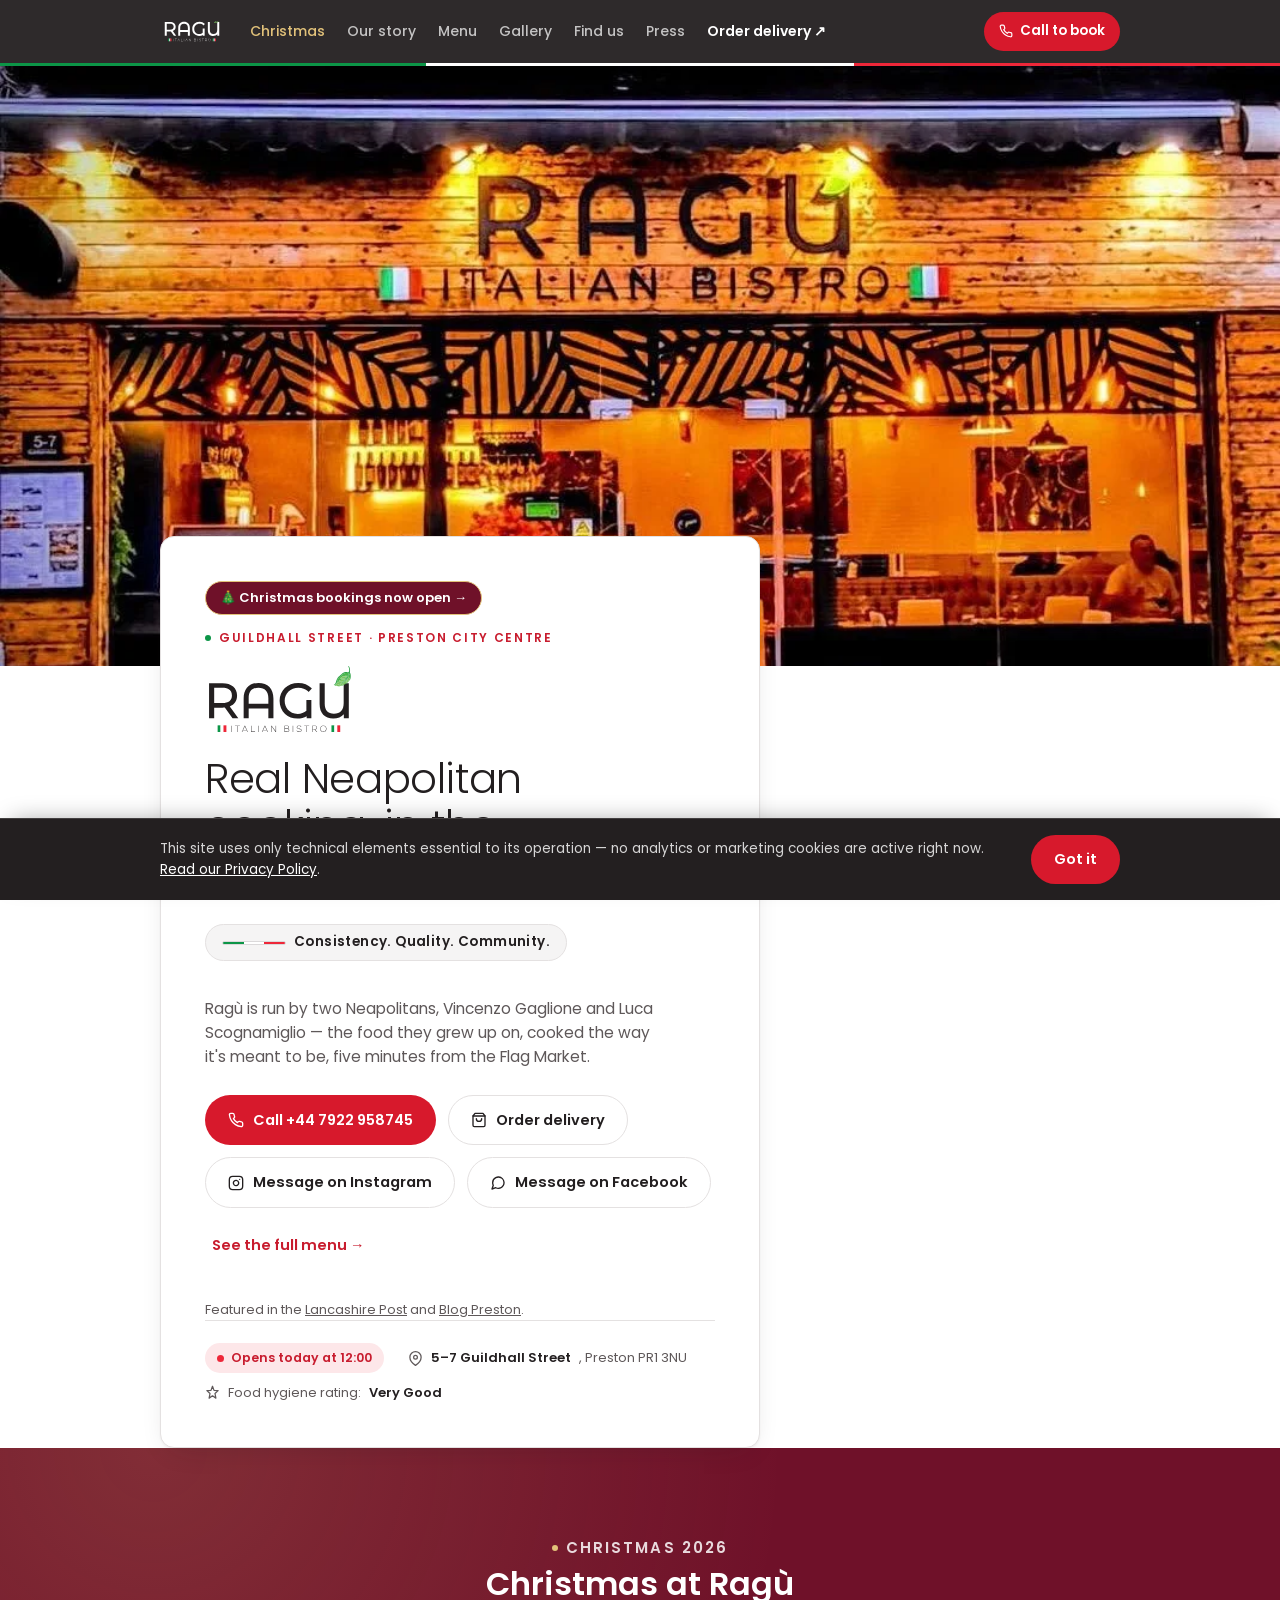
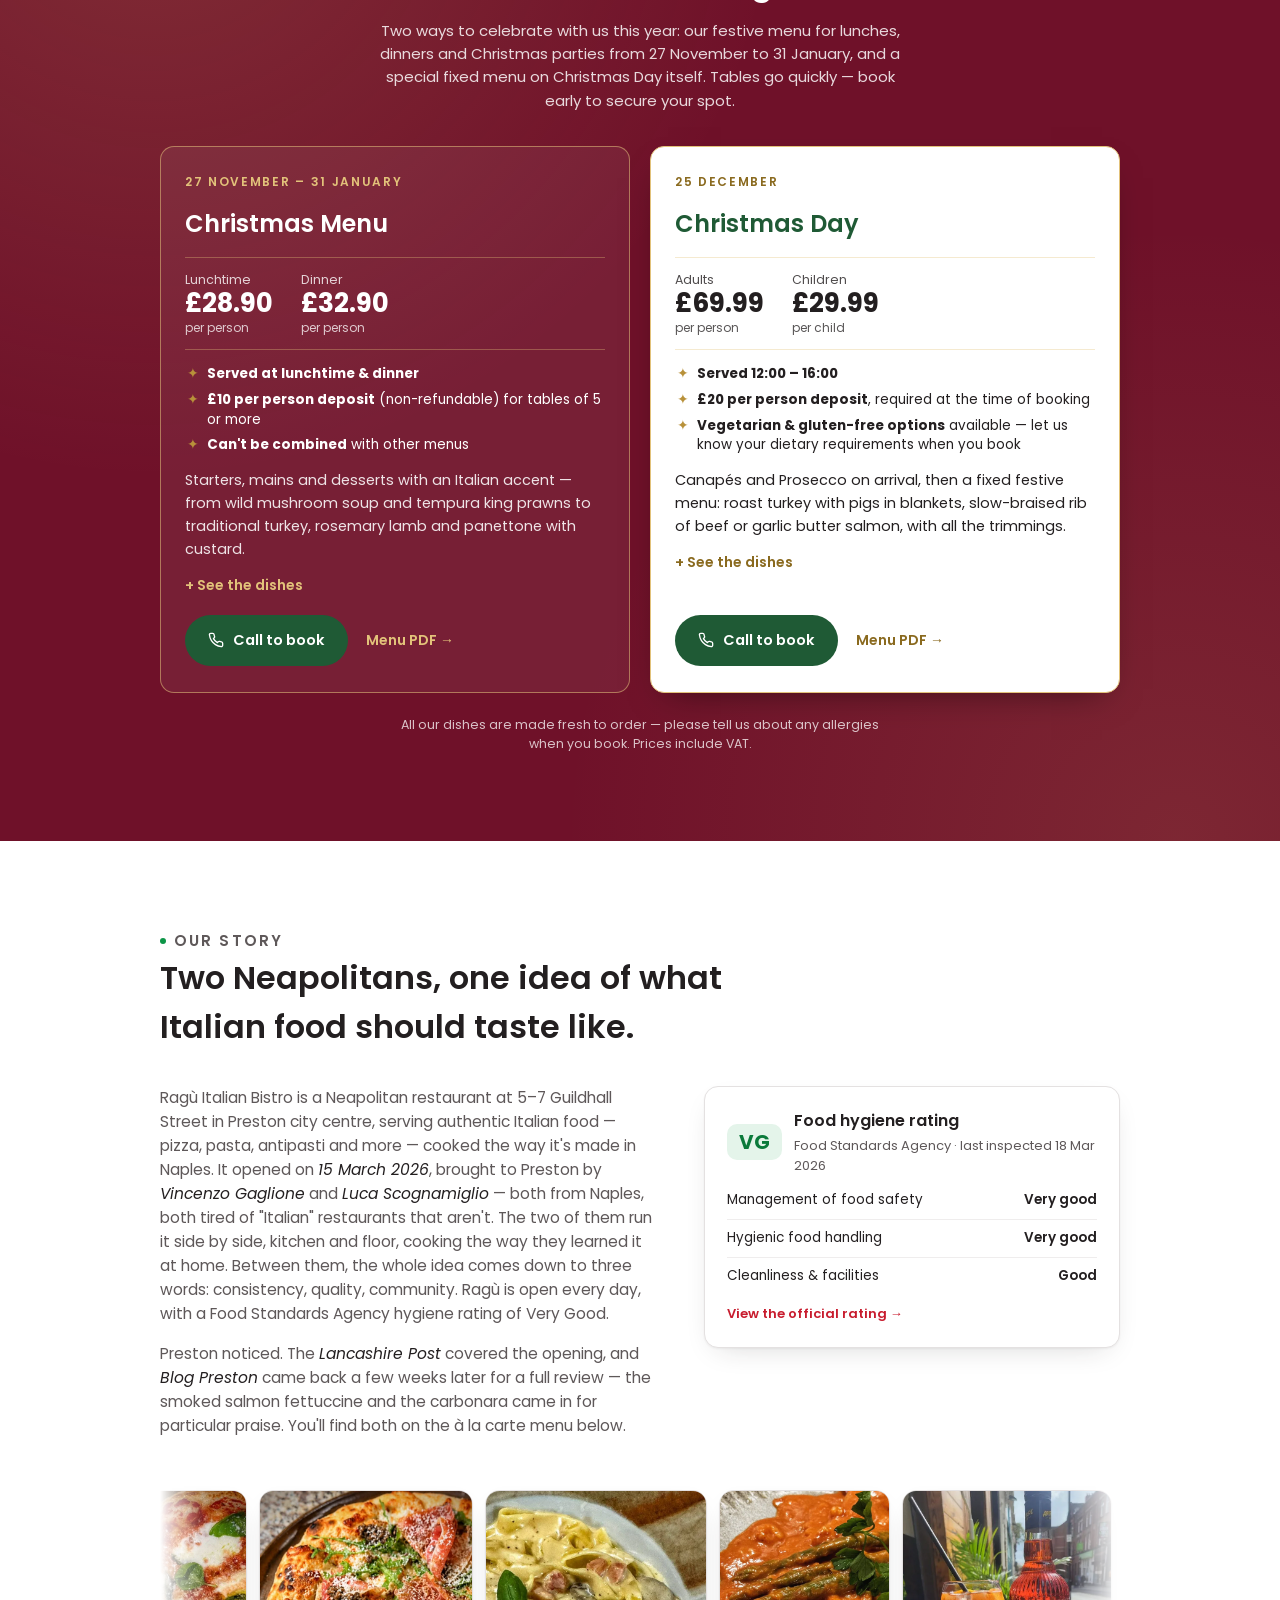
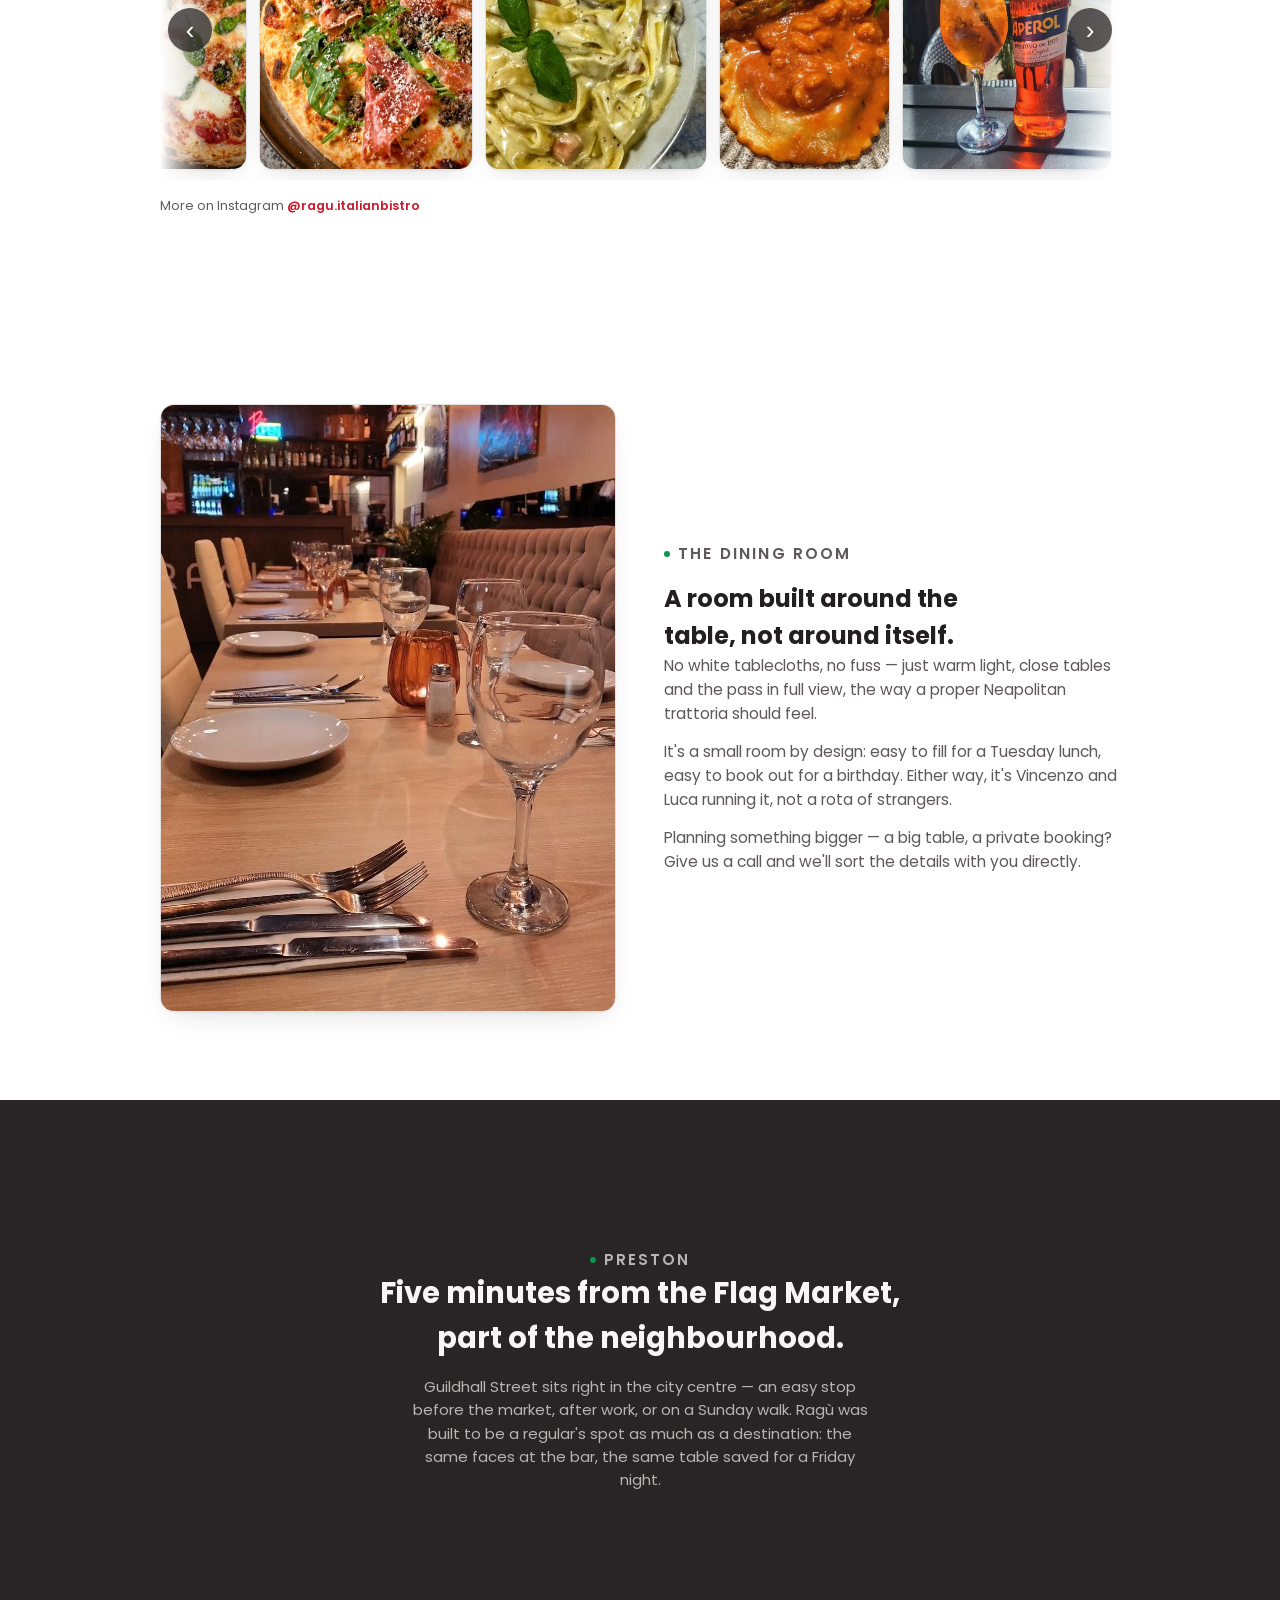
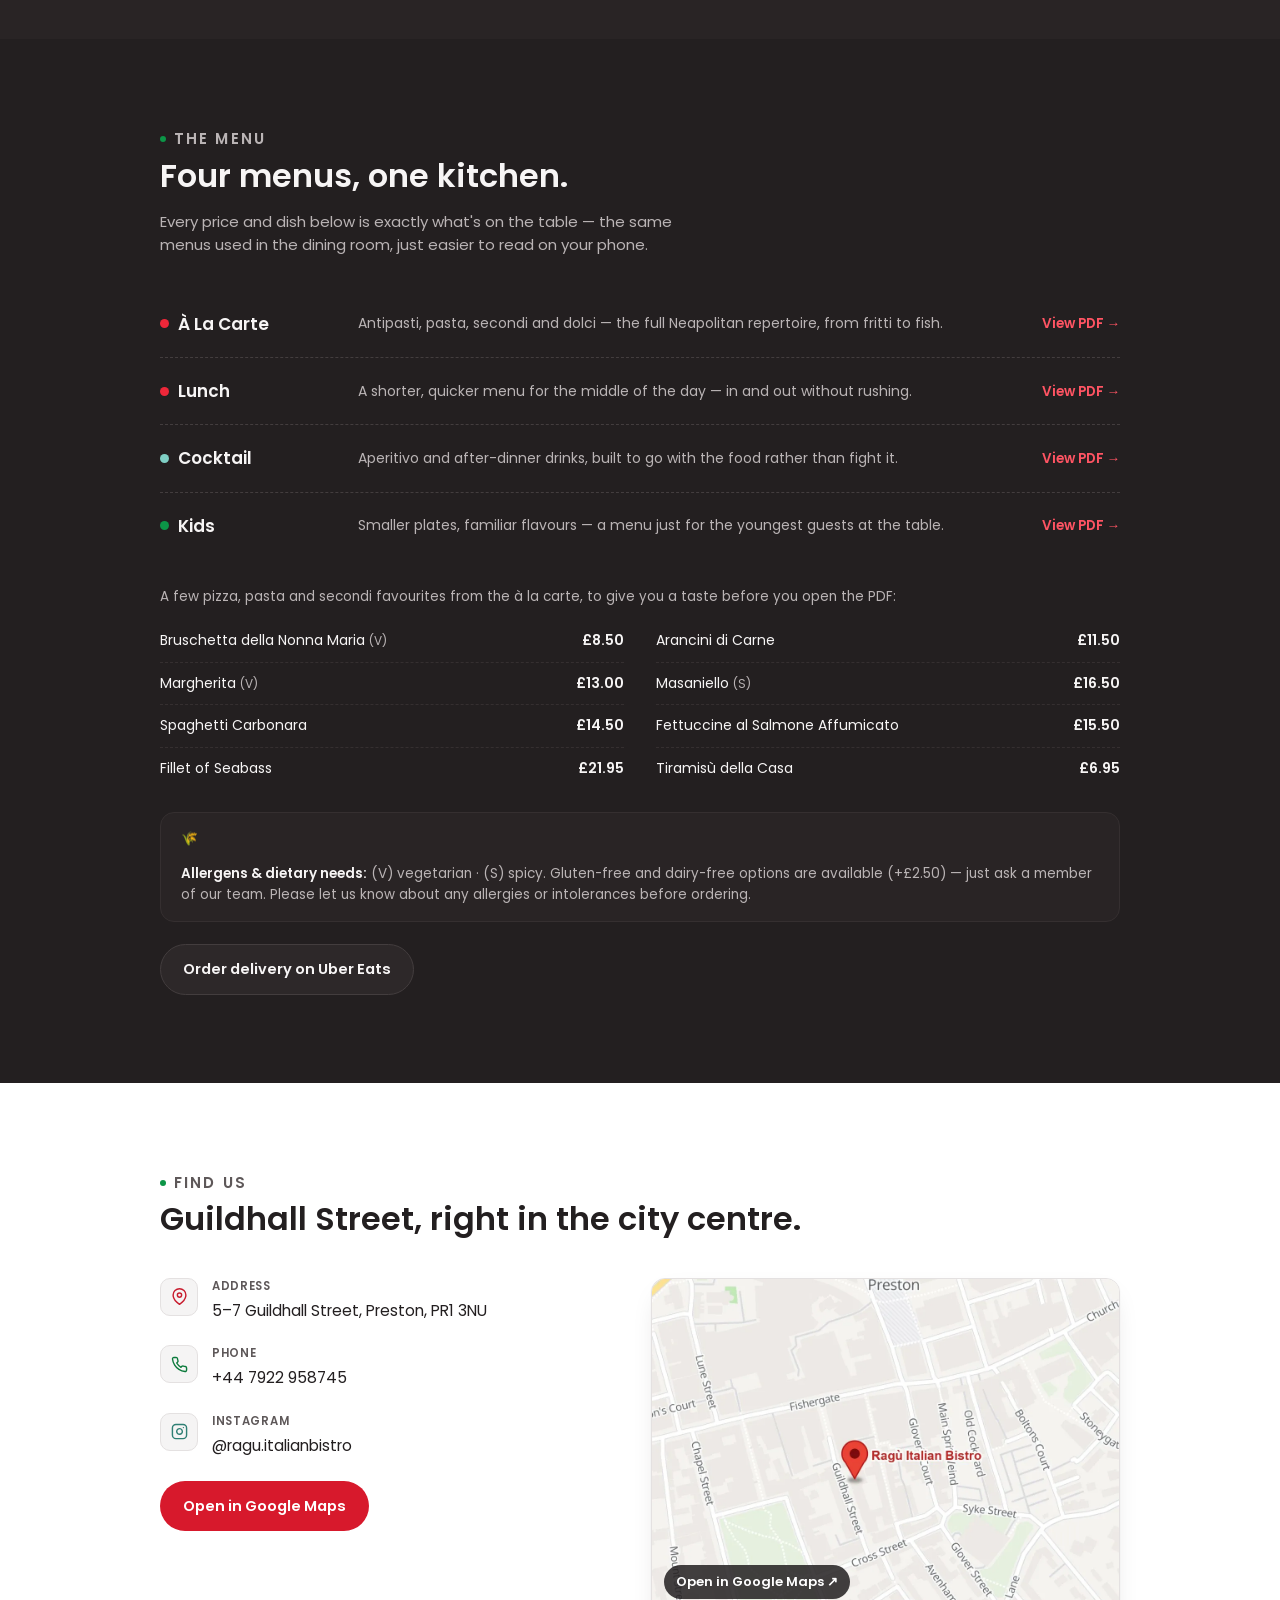
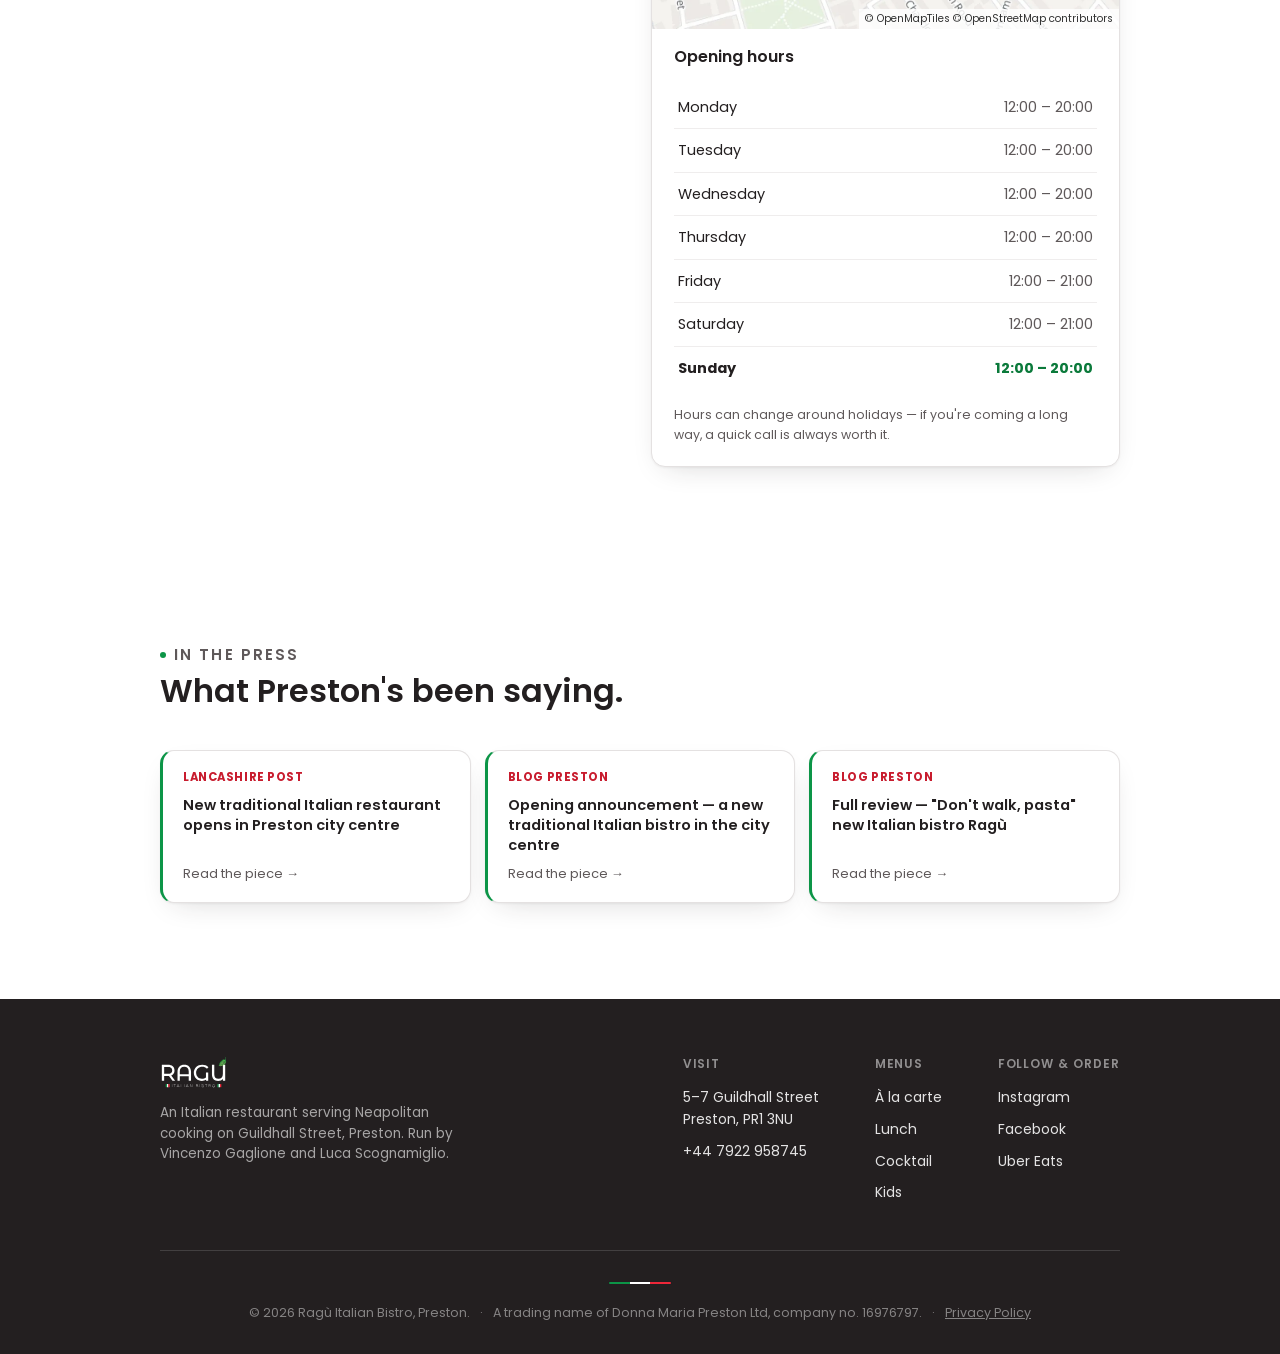
==== commit 40fb1041: "Galleria: 15 foto nuove (piatti, pizze, drink, sala) e ordine alternato Aggiunte foto17-foto31 in as" ====
--- a/index.html
+++ b/index.html
@@ -393,52 +393,142 @@
             <img src="assets/gallery/foto8.jpg" alt="Margherita pizza fresh from the oven, mozzarella and basil" width="528" height="900" loading="lazy" decoding="async">
           </picture>
         </a>
+        <a href="assets/gallery/foto23.jpg" target="_blank" rel="noopener">
+          <picture>
+            <source type="image/webp" srcset="assets/gallery/foto23.webp">
+            <img src="assets/gallery/foto23.jpg" alt="Pizza with prosciutto, rocket and parmesan" width="686" height="900" loading="lazy" decoding="async">
+          </picture>
+        </a>
         <a href="assets/gallery/foto9.jpg" target="_blank" rel="noopener">
           <picture>
             <source type="image/webp" srcset="assets/gallery/foto9.webp">
             <img src="assets/gallery/foto9.jpg" alt="Creamy fettuccine with pancetta, mushrooms and basil" width="712" height="900" loading="lazy" decoding="async">
           </picture>
         </a>
+        <a href="assets/gallery/foto20.jpg" target="_blank" rel="noopener">
+          <picture>
+            <source type="image/webp" srcset="assets/gallery/foto20.webp">
+            <img src="assets/gallery/foto20.jpg" alt="Ravioli in a rich tomato cream sauce with asparagus" width="546" height="900" loading="lazy" decoding="async">
+          </picture>
+        </a>
+        <a href="assets/gallery/foto16.jpg" target="_blank" rel="noopener">
+          <picture>
+            <source type="image/webp" srcset="assets/gallery/foto16.webp">
+            <img src="assets/gallery/foto16.jpg" alt="Aperol Spritz served on the terrace" width="675" height="900" loading="lazy" decoding="async">
+          </picture>
+        </a>
+        <a href="assets/gallery/foto27.jpg" target="_blank" rel="noopener">
+          <picture>
+            <source type="image/webp" srcset="assets/gallery/foto27.webp">
+            <img src="assets/gallery/foto27.jpg" alt="Limoncello spritz with a slice of lemon" width="675" height="900" loading="lazy" decoding="async">
+          </picture>
+        </a>
         <a href="assets/gallery/foto10.jpg" target="_blank" rel="noopener">
           <picture>
             <source type="image/webp" srcset="assets/gallery/foto10.webp">
             <img src="assets/gallery/foto10.jpg" alt="Arancini with tomato sauce and parmesan" width="900" height="634" loading="lazy" decoding="async">
           </picture>
         </a>
+        <a href="assets/gallery/foto18.jpg" target="_blank" rel="noopener">
+          <picture>
+            <source type="image/webp" srcset="assets/gallery/foto18.webp">
+            <img src="assets/gallery/foto18.jpg" alt="Glazed pork with lemon and fresh rosemary" width="747" height="900" loading="lazy" decoding="async">
+          </picture>
+        </a>
+        <a href="assets/gallery/foto15.jpg" target="_blank" rel="noopener">
+          <picture>
+            <source type="image/webp" srcset="assets/gallery/foto15.webp">
+            <img src="assets/gallery/foto15.jpg" alt="White pizza with smoked salmon, burrata and rocket" width="900" height="874" loading="lazy" decoding="async">
+          </picture>
+        </a>
+        <a href="assets/gallery/foto29.jpg" target="_blank" rel="noopener">
+          <picture>
+            <source type="image/webp" srcset="assets/gallery/foto29.webp">
+            <img src="assets/gallery/foto29.jpg" alt="The dining room with its long banquette and green wall" width="675" height="900" loading="lazy" decoding="async">
+          </picture>
+        </a>
+        <a href="assets/gallery/foto11.jpg" target="_blank" rel="noopener">
+          <picture>
+            <source type="image/webp" srcset="assets/gallery/foto11.webp">
+            <img src="assets/gallery/foto11.jpg" alt="Lemon dessert in a jar with meringue and wafer" width="675" height="900" loading="lazy" decoding="async">
+          </picture>
+        </a>
+        <a href="assets/gallery/foto22.jpg" target="_blank" rel="noopener">
+          <picture>
+            <source type="image/webp" srcset="assets/gallery/foto22.webp">
+            <img src="assets/gallery/foto22.jpg" alt="Tiramisù layers dusted with cocoa" width="600" height="900" loading="lazy" decoding="async">
+          </picture>
+        </a>
+        <a href="assets/gallery/foto13.jpg" target="_blank" rel="noopener">
+          <picture>
+            <source type="image/webp" srcset="assets/gallery/foto13.webp">
+            <img src="assets/gallery/foto13.jpg" alt="Fettuccine al Salmone Affumicato, creamy smoked salmon pasta" width="890" height="900" loading="lazy" decoding="async">
+          </picture>
+        </a>
+        <a href="assets/gallery/foto17.jpg" target="_blank" rel="noopener">
+          <picture>
+            <source type="image/webp" srcset="assets/gallery/foto17.webp">
+            <img src="assets/gallery/foto17.jpg" alt="Mushrooms in a creamy sauce on toasted bread, with pea shoots" width="692" height="900" loading="lazy" decoding="async">
+          </picture>
+        </a>
+        <a href="assets/gallery/foto14.jpg" target="_blank" rel="noopener">
+          <picture>
+            <source type="image/webp" srcset="assets/gallery/foto14.webp">
+            <img src="assets/gallery/foto14.jpg" alt="Fried calamari with aioli and lemon" width="675" height="900" loading="lazy" decoding="async">
+          </picture>
+        </a>
+        <a href="assets/gallery/foto26.jpg" target="_blank" rel="noopener">
+          <picture>
+            <source type="image/webp" srcset="assets/gallery/foto26.webp">
+            <img src="assets/gallery/foto26.jpg" alt="Layered orange cocktail and an espresso martini at the bar" width="698" height="900" loading="lazy" decoding="async">
+          </picture>
+        </a>
         <a href="assets/gallery/foto12.jpg" target="_blank" rel="noopener">
           <picture>
             <source type="image/webp" srcset="assets/gallery/foto12.webp">
             <img src="assets/gallery/foto12.jpg" alt="Bruschetta with fresh tomato and basil" width="900" height="632" loading="lazy" decoding="async">
           </picture>
         </a>
-        <a href="assets/gallery/foto11.jpg" target="_blank" rel="noopener">
-          <picture>
-            <source type="image/webp" srcset="assets/gallery/foto11.webp">
-            <img src="assets/gallery/foto11.jpg" alt="Lemon dessert in a jar with meringue and wafer" width="675" height="900" loading="lazy" decoding="async">
-          </picture>
-        </a>
-        <a href="assets/gallery/foto13.jpg" target="_blank" rel="noopener">
-          <picture>
-            <source type="image/webp" srcset="assets/gallery/foto13.webp">
-            <img src="assets/gallery/foto13.jpg" alt="Fettuccine al Salmone Affumicato, creamy smoked salmon pasta" width="890" height="900" loading="lazy" decoding="async">
-          </picture>
-        </a>
-        <a href="assets/gallery/foto14.jpg" target="_blank" rel="noopener">
-          <picture>
-            <source type="image/webp" srcset="assets/gallery/foto14.webp">
-            <img src="assets/gallery/foto14.jpg" alt="Fried calamari with aioli and lemon" width="675" height="900" loading="lazy" decoding="async">
-          </picture>
-        </a>
-        <a href="assets/gallery/foto15.jpg" target="_blank" rel="noopener">
-          <picture>
-            <source type="image/webp" srcset="assets/gallery/foto15.webp">
-            <img src="assets/gallery/foto15.jpg" alt="White pizza with smoked salmon, burrata and rocket" width="900" height="874" loading="lazy" decoding="async">
-          </picture>
-        </a>
-        <a href="assets/gallery/foto16.jpg" target="_blank" rel="noopener">
-          <picture>
-            <source type="image/webp" srcset="assets/gallery/foto16.webp">
-            <img src="assets/gallery/foto16.jpg" alt="Aperol Spritz served on the terrace" width="675" height="900" loading="lazy" decoding="async">
+        <a href="assets/gallery/foto24.jpg" target="_blank" rel="noopener">
+          <picture>
+            <source type="image/webp" srcset="assets/gallery/foto24.webp">
+            <img src="assets/gallery/foto24.jpg" alt="Calzone with melted mozzarella, served with a fresh salad" width="675" height="900" loading="lazy" decoding="async">
+          </picture>
+        </a>
+        <a href="assets/gallery/foto21.jpg" target="_blank" rel="noopener">
+          <picture>
+            <source type="image/webp" srcset="assets/gallery/foto21.webp">
+            <img src="assets/gallery/foto21.jpg" alt="Spaghetti and meatballs in tomato sauce with fresh basil" width="675" height="900" loading="lazy" decoding="async">
+          </picture>
+        </a>
+        <a href="assets/gallery/foto31.jpg" target="_blank" rel="noopener">
+          <picture>
+            <source type="image/webp" srcset="assets/gallery/foto31.webp">
+            <img src="assets/gallery/foto31.jpg" alt="Living green wall with a neon sign above a table" width="675" height="900" loading="lazy" decoding="async">
+          </picture>
+        </a>
+        <a href="assets/gallery/foto19.jpg" target="_blank" rel="noopener">
+          <picture>
+            <source type="image/webp" srcset="assets/gallery/foto19.webp">
+            <img src="assets/gallery/foto19.jpg" alt="Pan-fried fish fillet with orange sauce, cherry tomato and lemon" width="684" height="900" loading="lazy" decoding="async">
+          </picture>
+        </a>
+        <a href="assets/gallery/foto25.jpg" target="_blank" rel="noopener">
+          <picture>
+            <source type="image/webp" srcset="assets/gallery/foto25.webp">
+            <img src="assets/gallery/foto25.jpg" alt="Pizza with grilled courgette, peppers and mushrooms" width="675" height="900" loading="lazy" decoding="async">
+          </picture>
+        </a>
+        <a href="assets/gallery/foto28.jpg" target="_blank" rel="noopener">
+          <picture>
+            <source type="image/webp" srcset="assets/gallery/foto28.webp">
+            <img src="assets/gallery/foto28.jpg" alt="Bright blue cocktail with a lemon slice" width="675" height="900" loading="lazy" decoding="async">
+          </picture>
+        </a>
+        <a href="assets/gallery/foto30.jpg" target="_blank" rel="noopener">
+          <picture>
+            <source type="image/webp" srcset="assets/gallery/foto30.webp">
+            <img src="assets/gallery/foto30.jpg" alt="Dining room with banquette seating and the bar behind" width="697" height="900" loading="lazy" decoding="async">
           </picture>
         </a>
       </div></div>
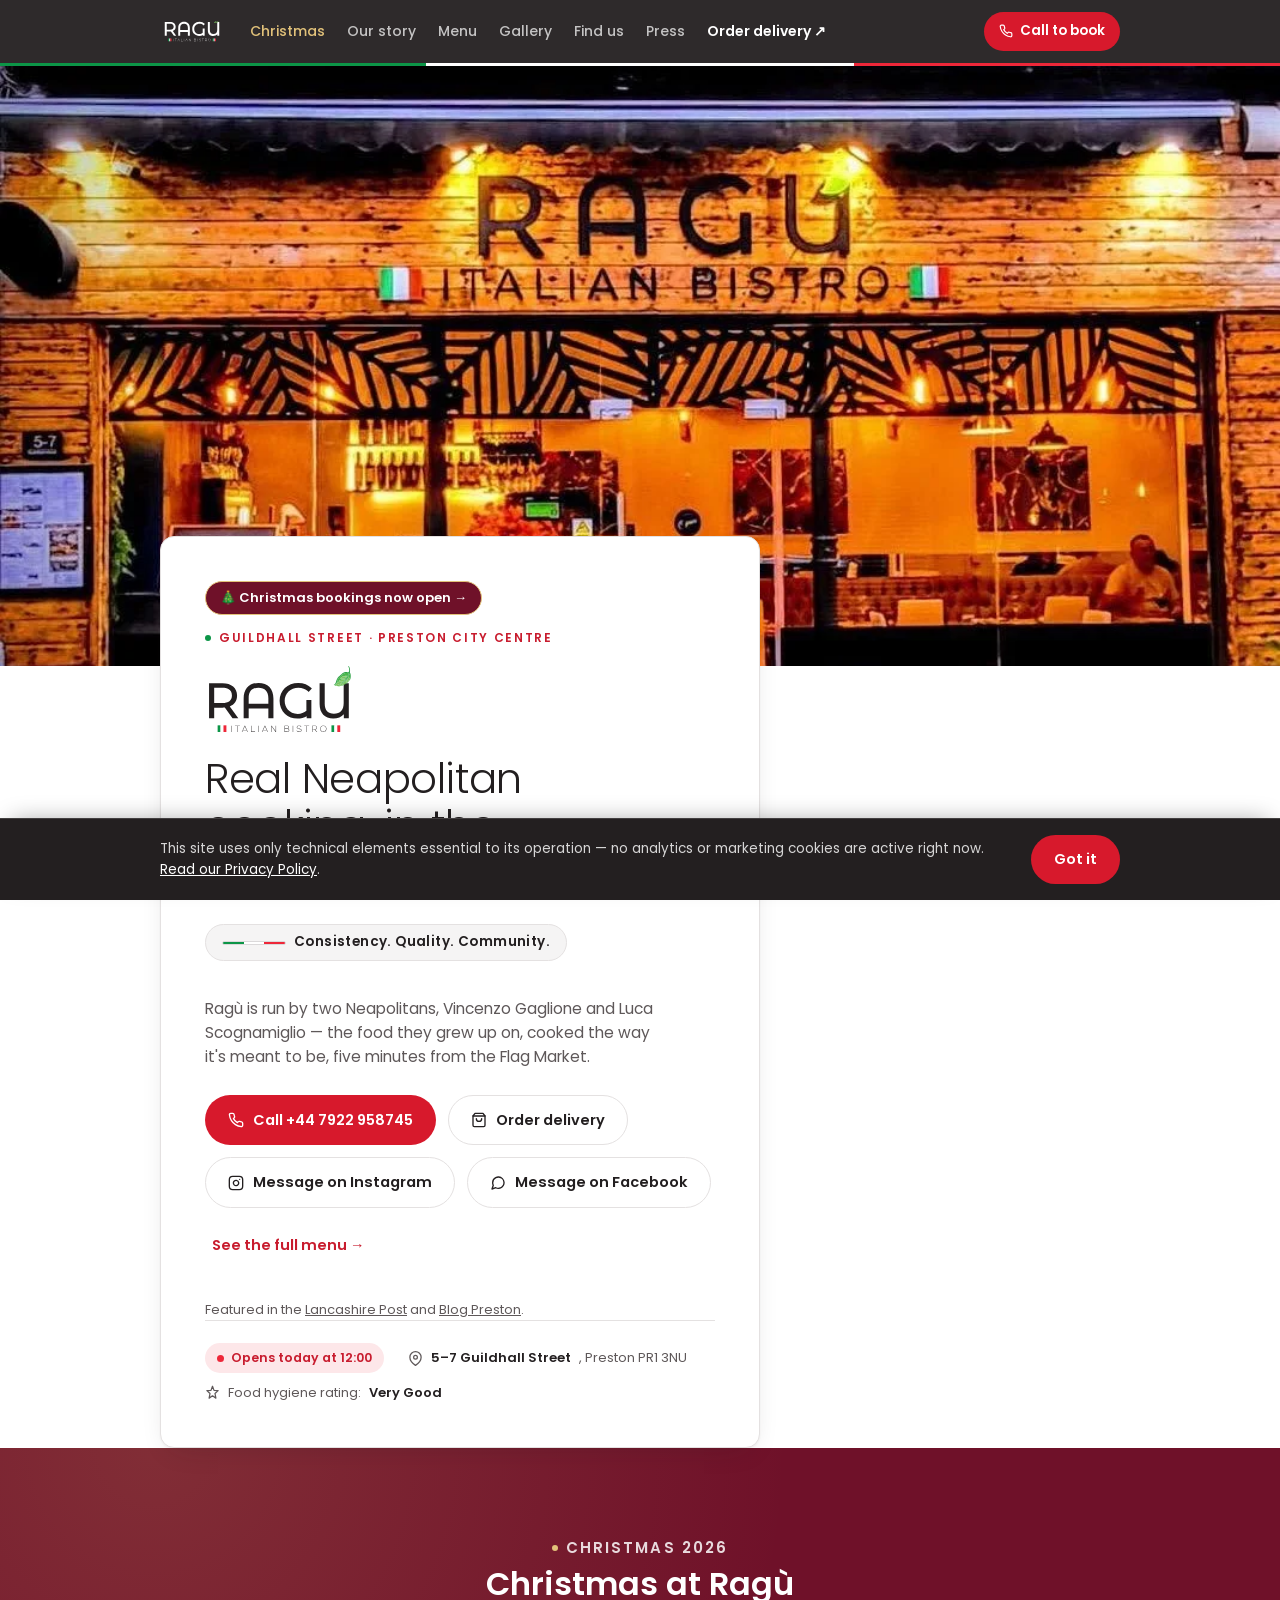
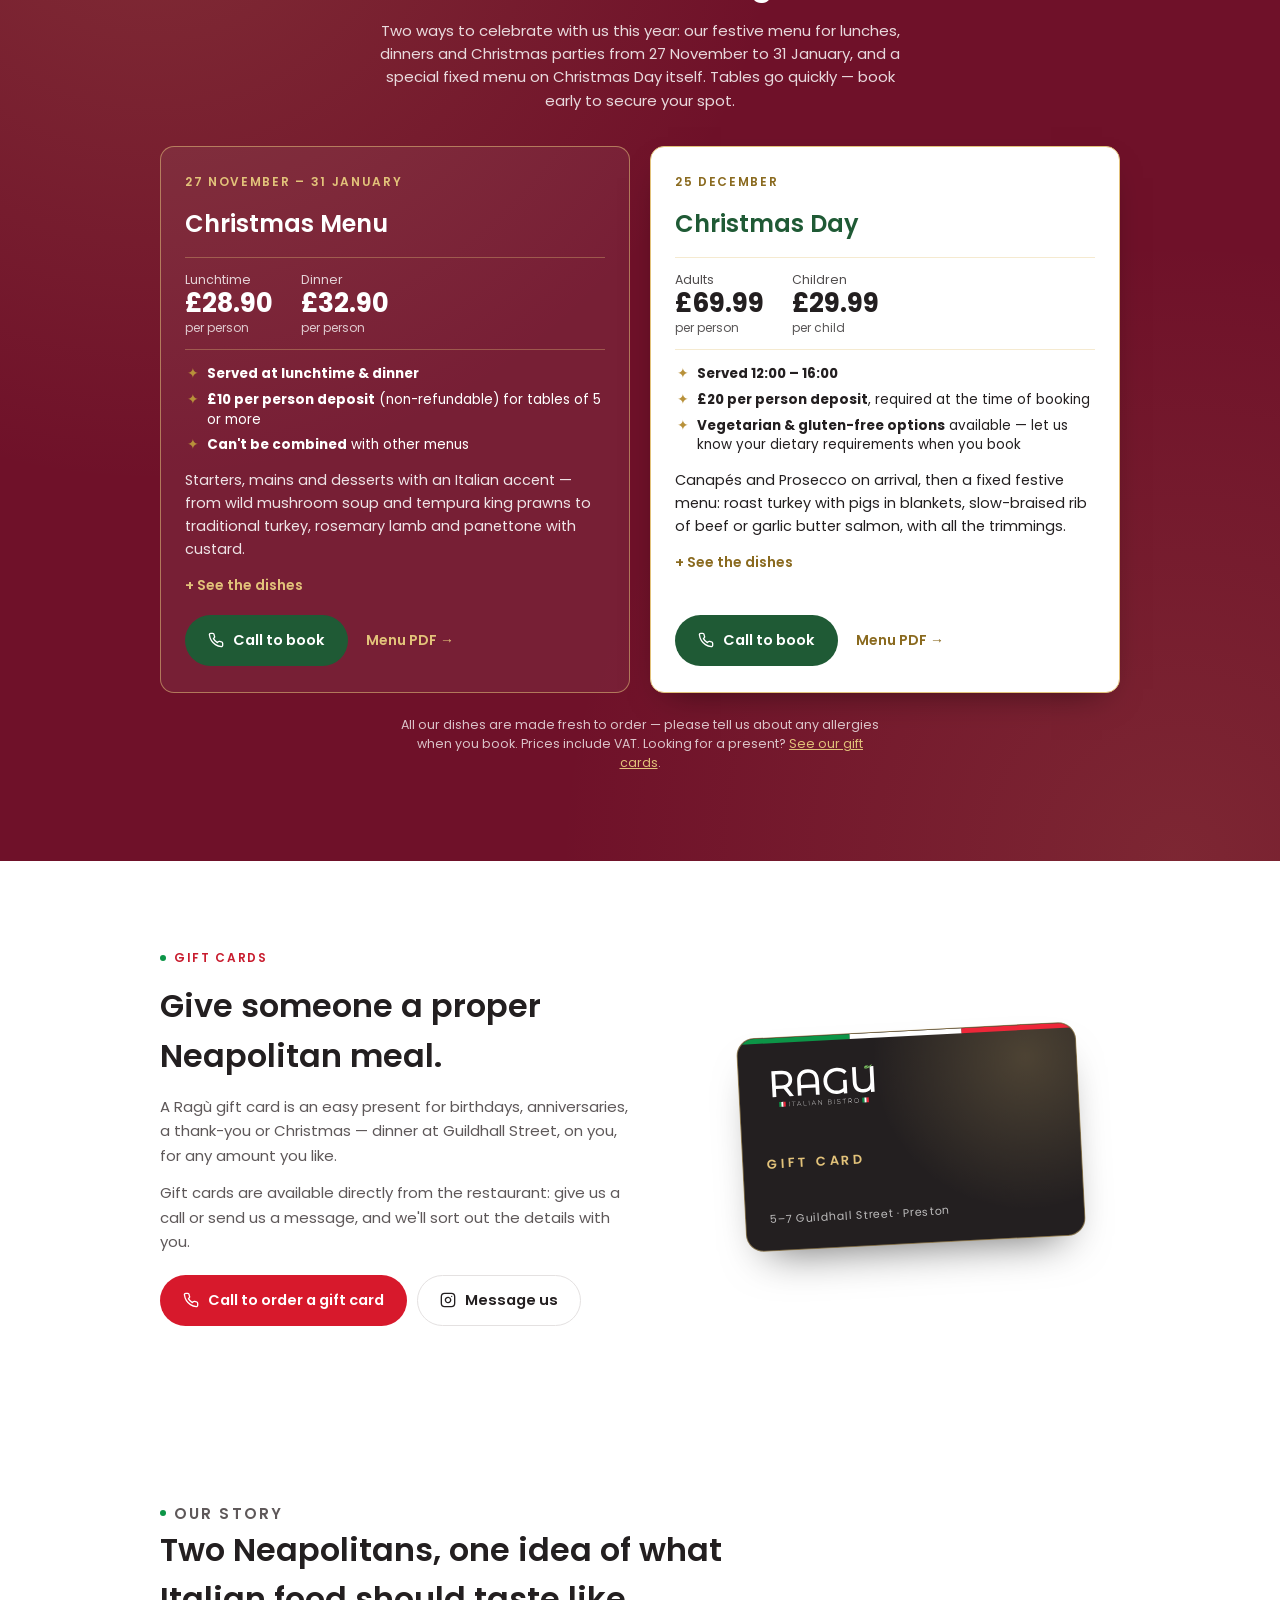
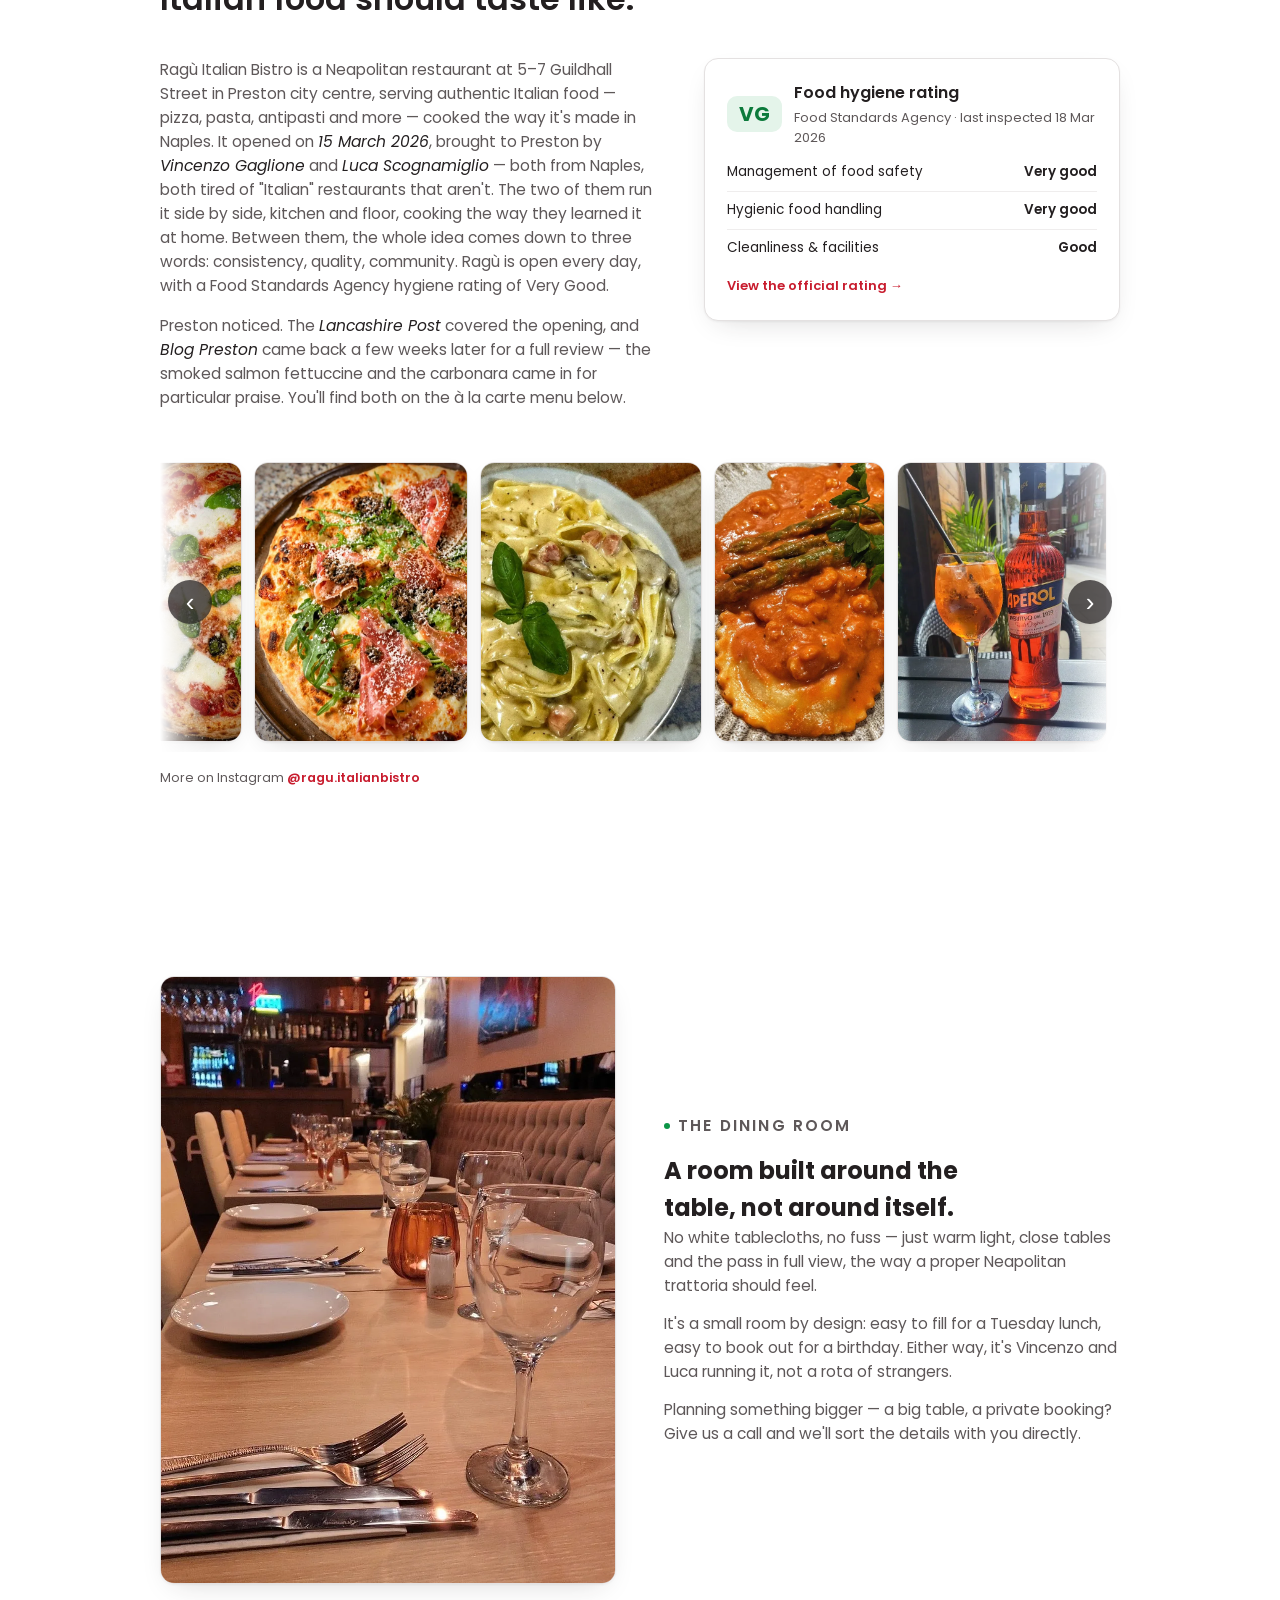
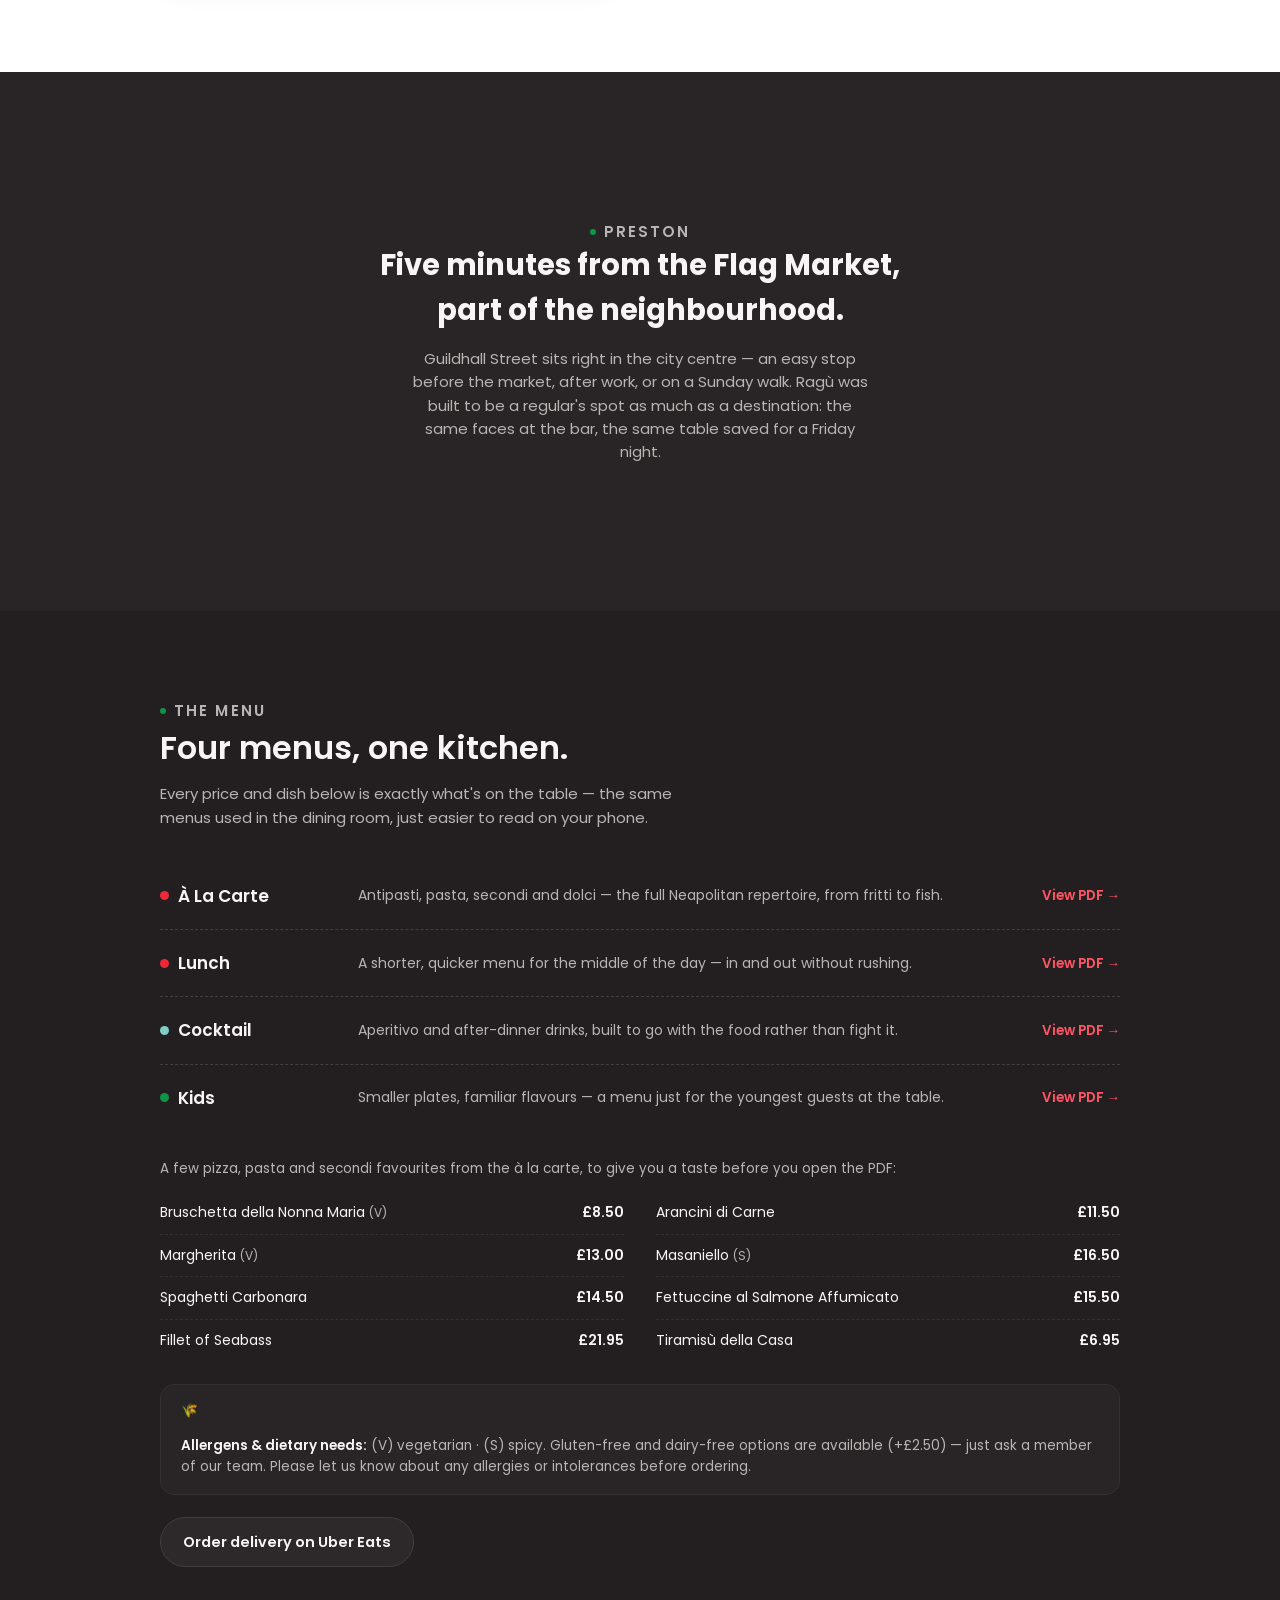
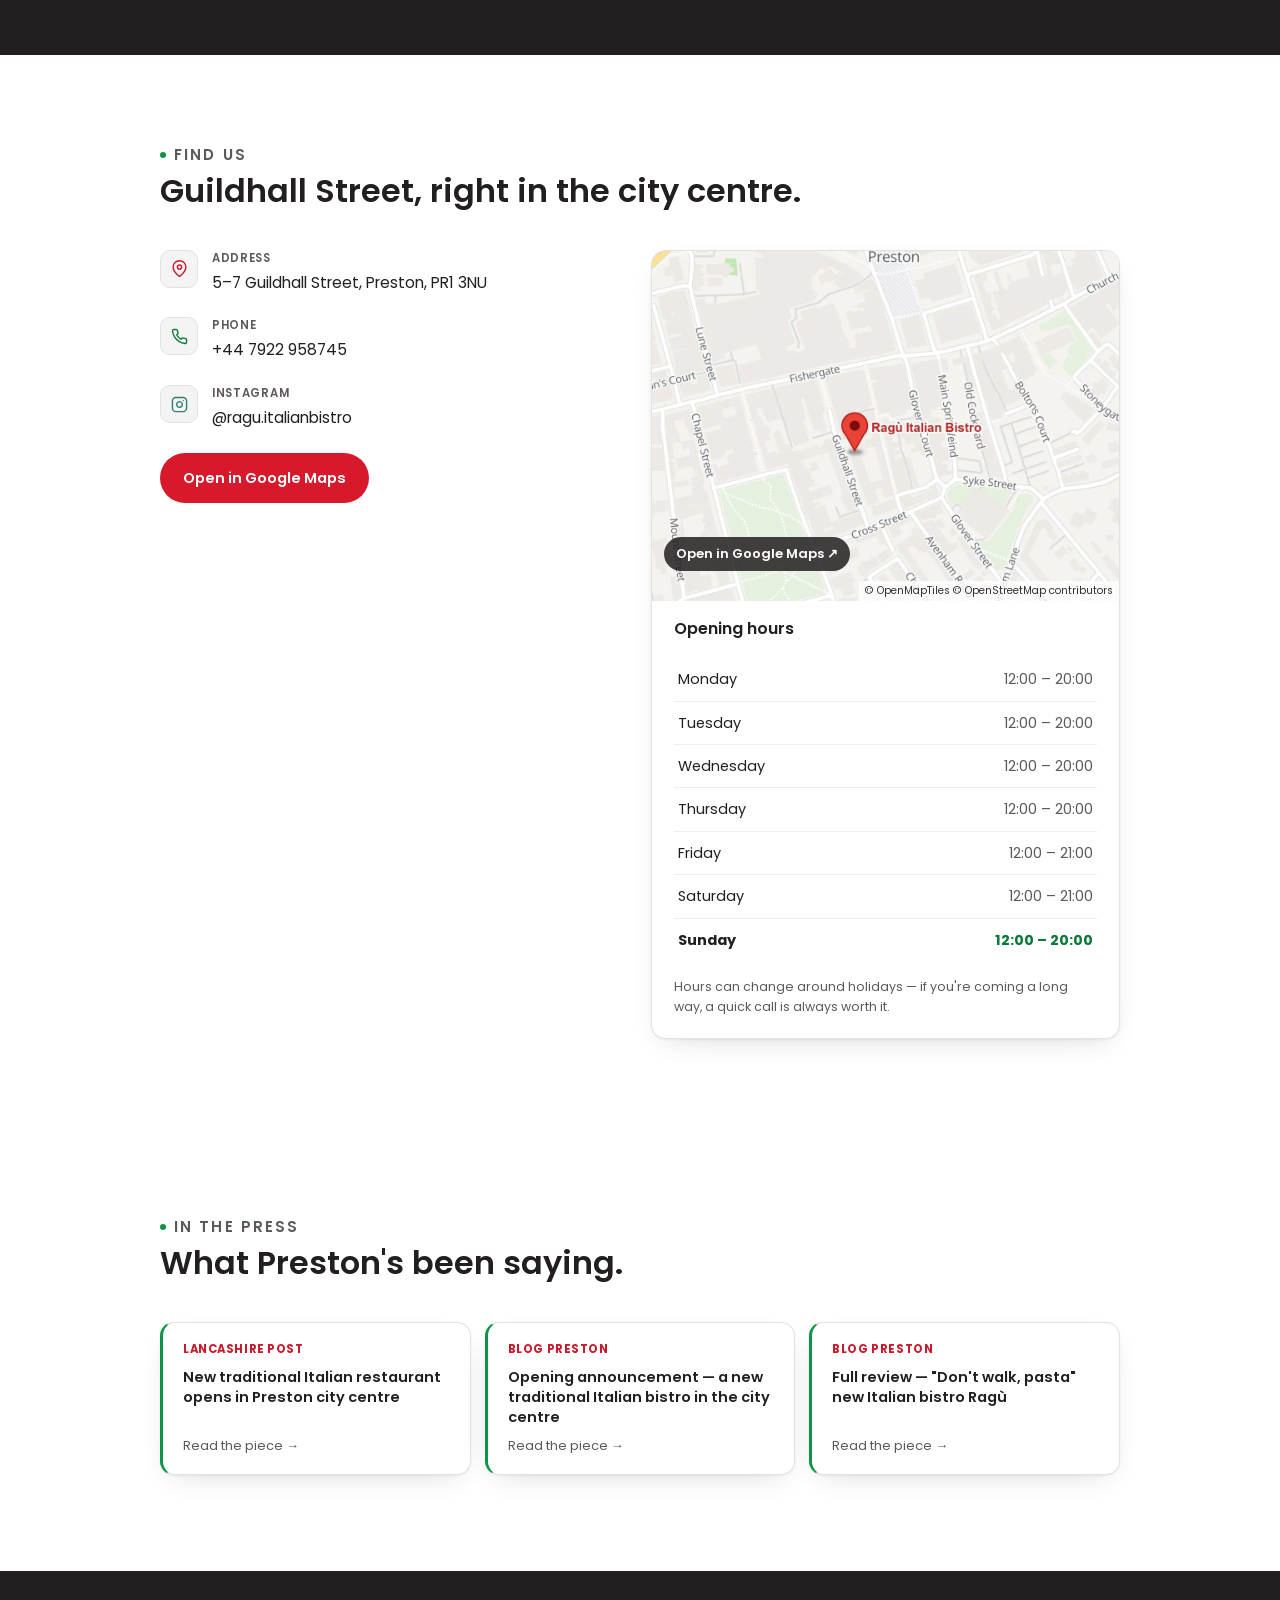
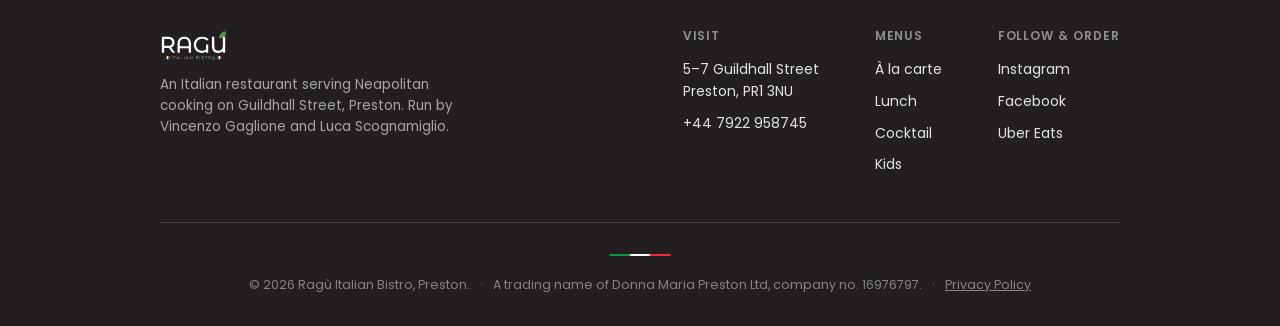
==== commit 00bfb6f6: "Sezione Gift Card: si ordinano chiamando o scrivendo al locale Richiesta dei titolari (spunto dal si" ====
--- a/index.html
+++ b/index.html
@@ -129,7 +129,7 @@
   ]
 }
 </script>
-<link rel="stylesheet" href="assets/css/styles.css?v=20261016b"></head><body>
+<link rel="stylesheet" href="assets/css/styles.css?v=20261019"></head><body>
 
 <a class="skip-link" href="#main-content">Skip to content</a>
 
@@ -354,7 +354,33 @@
         </article>
       </div>
 
-      <p class="xmas-footnote">All our dishes are made fresh to order — please tell us about any allergies when you book. Prices include VAT.</p>
+      <p class="xmas-footnote">All our dishes are made fresh to order — please tell us about any allergies when you book. Prices include VAT. Looking for a present? <a href="#gift-cards">See our gift cards</a>.</p>
+    </div>
+  </section>
+
+  <!-- Gift cards: sold in the restaurant only, no online payment.
+       Customers call (or message) and the details are arranged with them.
+       Amount free for now; validity/expiry still to be confirmed by the owners. -->
+  <section id="gift-cards" class="wrap">
+    <div class="gift">
+      <div class="gift-text reveal">
+        <p class="eyebrow"><span class="dot"></span>Gift cards</p>
+        <h2>Give someone a proper Neapolitan meal.</h2>
+        <p>A Ragù gift card is an easy present for birthdays, anniversaries, a thank-you or Christmas — dinner at Guildhall Street, on you, for any amount you like.</p>
+        <p>Gift cards are available directly from the restaurant: give us a call or send us a message, and we'll sort out the details with you.</p>
+        <div class="gift-actions">
+          <a class="btn btn-primary" href="tel:+447922958745"><svg viewBox="0 0 24 24" fill="none" stroke="currentColor" stroke-width="2" stroke-linecap="round" stroke-linejoin="round"><path d="M22 16.92v3a2 2 0 0 1-2.18 2 19.79 19.79 0 0 1-8.63-3.07 19.5 19.5 0 0 1-6-6 19.79 19.79 0 0 1-3.07-8.67A2 2 0 0 1 4.11 2h3a2 2 0 0 1 2 1.72c.127.96.361 1.903.7 2.81a2 2 0 0 1-.45 2.11L8.09 9.91a16 16 0 0 0 6 6l1.27-1.27a2 2 0 0 1 2.11-.45c.907.339 1.85.573 2.81.7A2 2 0 0 1 22 16.92z"/></svg> Call to order a gift card</a>
+          <a class="btn btn-outline" href="https://www.instagram.com/ragu.italianbistro/" target="_blank" rel="noopener"><svg viewBox="0 0 24 24" fill="none" stroke="currentColor" stroke-width="2" stroke-linecap="round" stroke-linejoin="round"><rect x="2" y="2" width="20" height="20" rx="5"/><path d="M16 11.37A4 4 0 1 1 12.63 8 4 4 0 0 1 16 11.37z"/><path d="M17.5 6.5h.01"/></svg> Message us</a>
+        </div>
+      </div>
+      <div class="gift-visual" aria-hidden="true">
+        <div class="giftcard">
+          <span class="gc-tricolore"><span></span><span></span><span></span></span>
+          <img src="assets/logo-compatto-bianco.svg" alt="" width="120" height="58">
+          <span class="gc-label">Gift card</span>
+          <span class="gc-foot">5–7 Guildhall Street · Preston</span>
+        </div>
+      </div>
     </div>
   </section>
 
--- a/assets/css/styles.css
+++ b/assets/css/styles.css
@@ -14,6 +14,7 @@
  *  10. Our story (+ rating card, photo gallery)
  *  11. Dining room (zig-zag) + Preston narrative panel
  *  11b. Christmas (seasonal — remove after the holidays)
+ *  11c. Gift cards
  *  12. Menu
  *  13. Find us (contact block, hours table, map card)
  *  14. Press
@@ -490,6 +491,31 @@
   .topbar nav a.nav-xmas, .mobile-nav nav a.nav-xmas{color:#E2C27A;}
 
 
+  /* ---------- 11c. Gift cards (bought by phone, no online payment) ---------- */
+  .gift{display:grid; grid-template-columns:1.2fr 1fr; gap:40px; align-items:center;}
+  @media (max-width:760px){ .gift{grid-template-columns:1fr; gap:28px;} .gift-visual{order:-1;} }
+  .gift-text h2{font-size:clamp(24px,3.4vw,32px); font-weight:600; margin-bottom:14px;}
+  .gift-text p:not(.eyebrow){color:var(--ink-soft); font-size:15px; line-height:1.65; margin:0 0 12px; max-width:52ch;}
+  .gift-actions{display:flex; flex-wrap:wrap; gap:10px; margin-top:20px;}
+  .gift-visual{display:flex; justify-content:center;}
+  .giftcard{
+    position:relative; width:min(340px,100%); aspect-ratio:1.586; border-radius:18px; overflow:hidden;
+    background:#231F20; color:#FFFFFF; padding:22px 24px;
+    display:flex; flex-direction:column; justify-content:space-between;
+    box-shadow:0 22px 44px -22px rgba(0,0,0,0.6); transform:rotate(-3deg);
+    background-image:radial-gradient(circle at 85% 15%, rgba(226,194,122,0.22), transparent 45%);
+    border:1px solid rgba(226,194,122,0.5);
+  }
+  .giftcard img{width:120px; height:auto;}
+  .gc-tricolore{position:absolute; left:0; right:0; top:0; height:5px; display:flex;}
+  .gc-tricolore span{flex:1;}
+  .gc-tricolore span:nth-child(1){background:var(--verde-brand);}
+  .gc-tricolore span:nth-child(2){background:#FFFFFF;}
+  .gc-tricolore span:nth-child(3){background:var(--rosso-brand);}
+  .gc-label{font-size:13px; letter-spacing:.22em; text-transform:uppercase; font-weight:600; color:#E2C27A;}
+  .gc-foot{font-size:11px; letter-spacing:.06em; color:rgba(255,255,255,0.7);}
+  .xmas-footnote a{color:#E2C27A;}
+
   /* ---------- menu list ---------- */
   .menu-list{display:flex; flex-direction:column;}
   .menu-row{
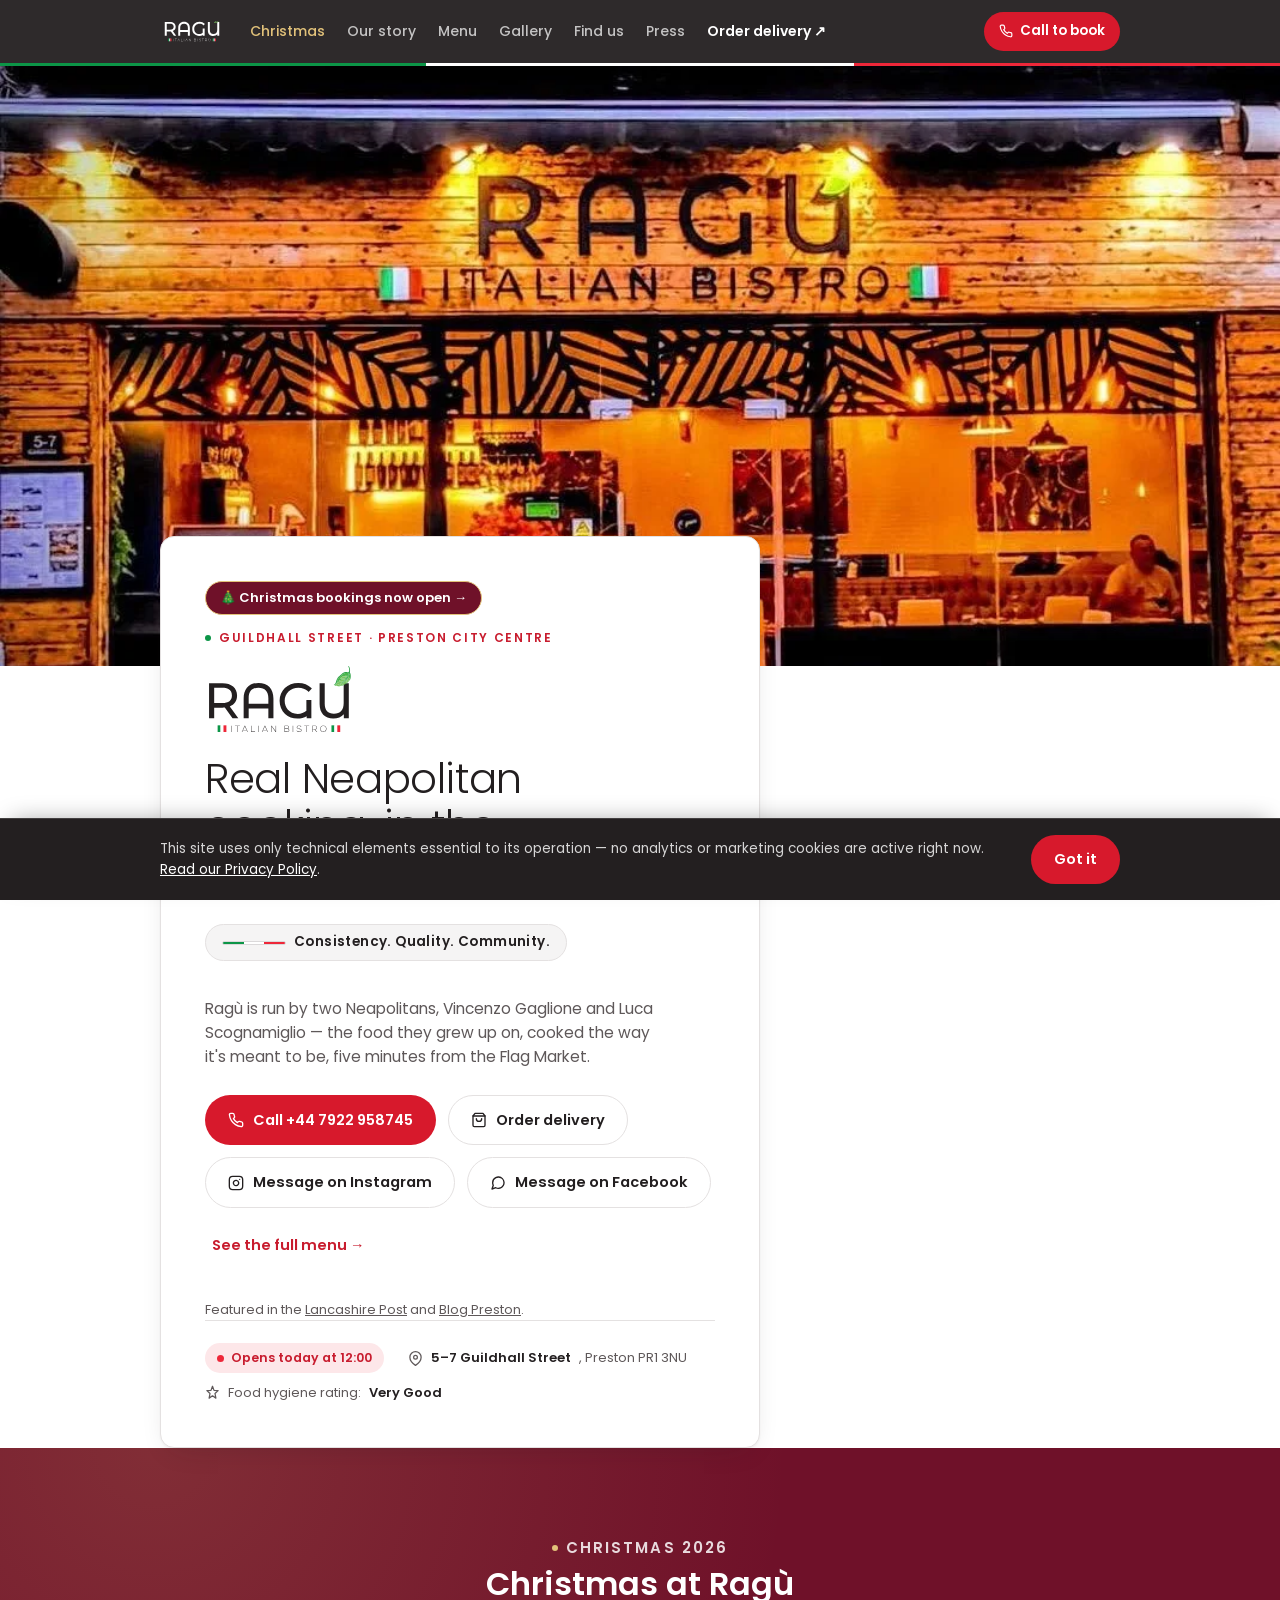
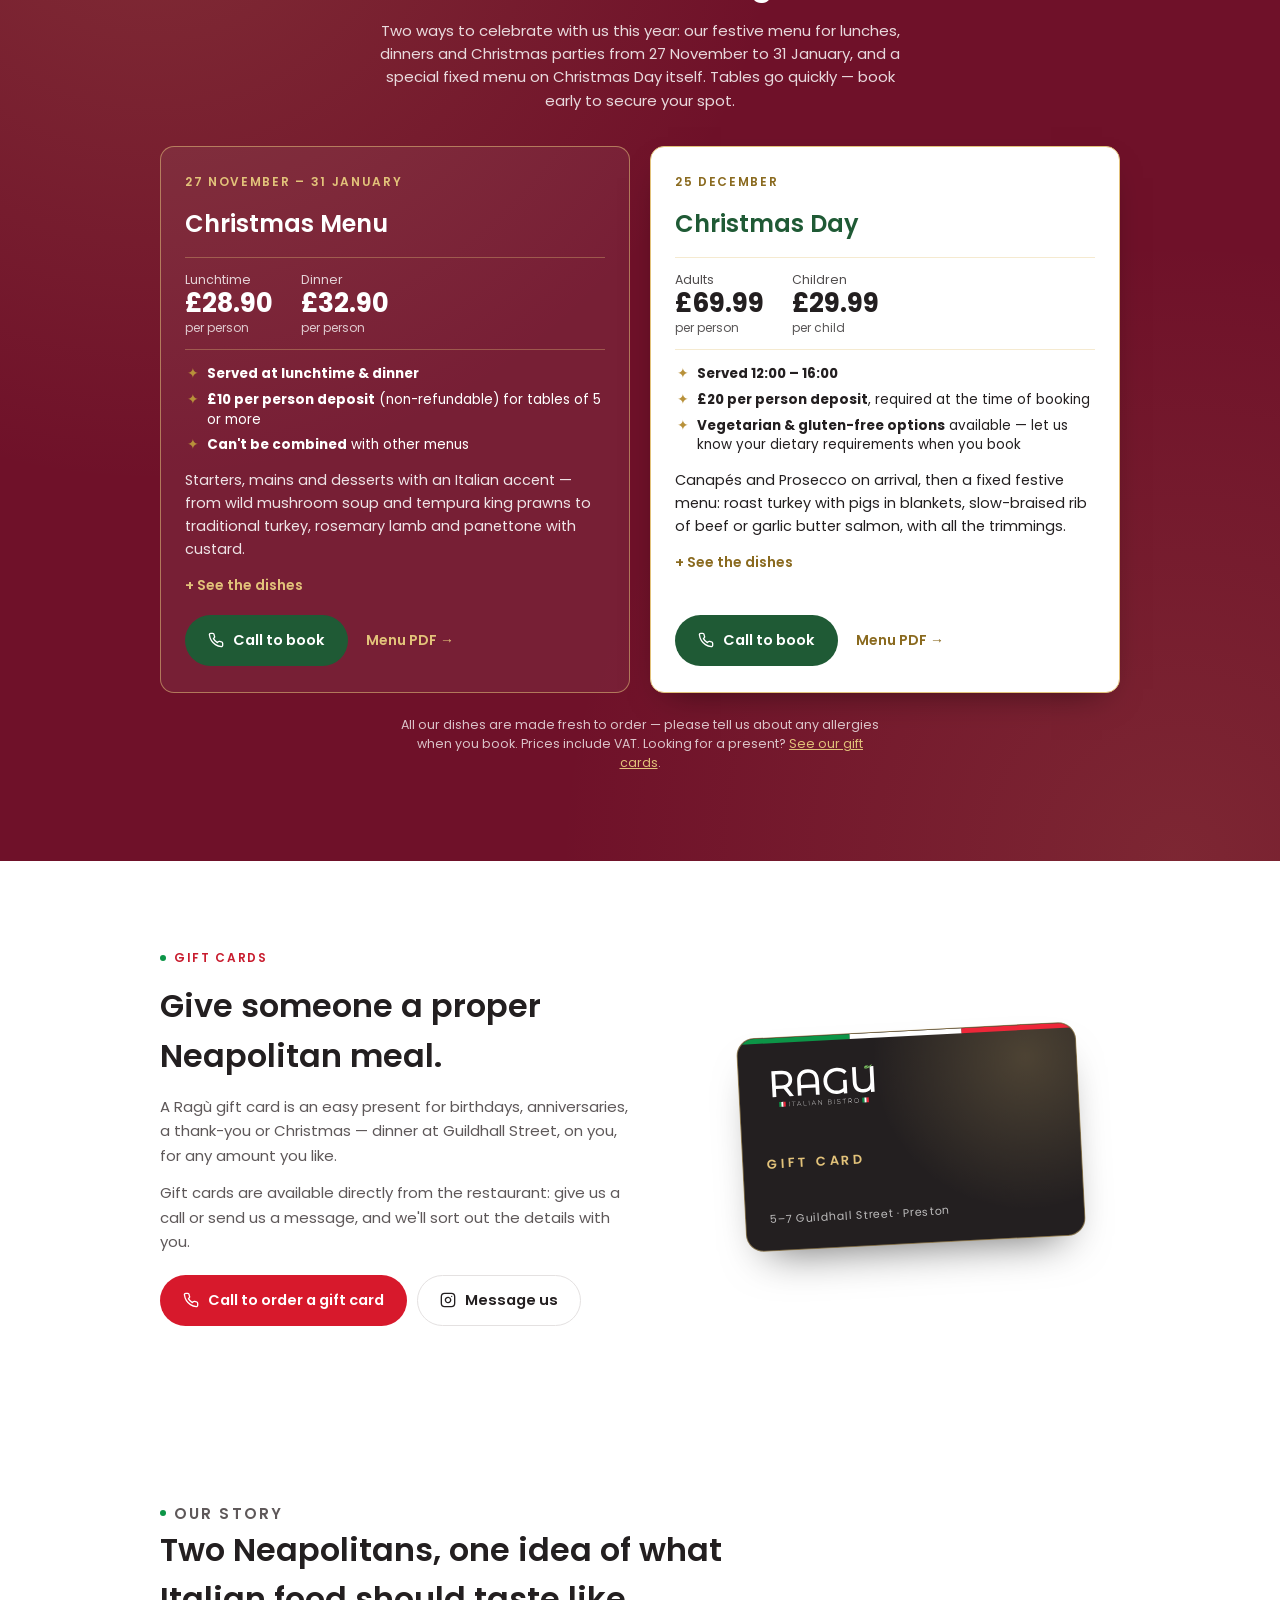
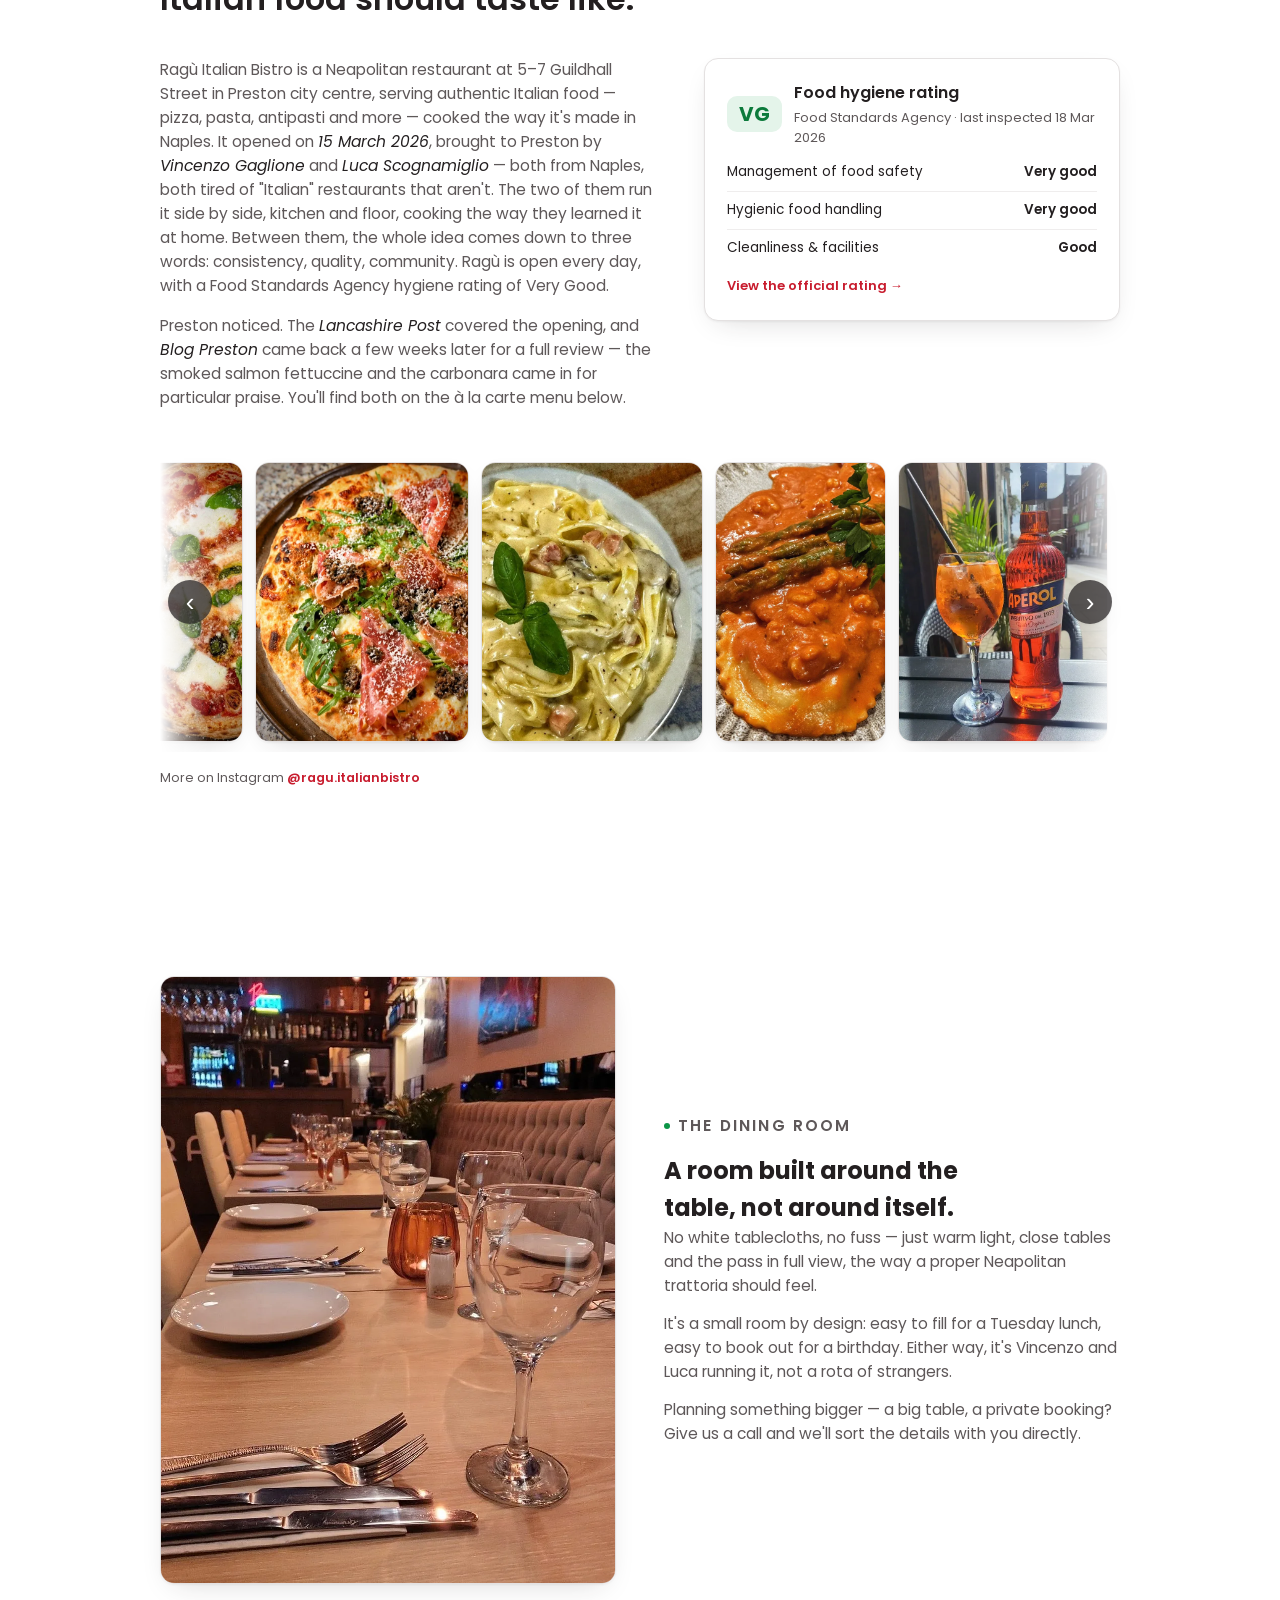
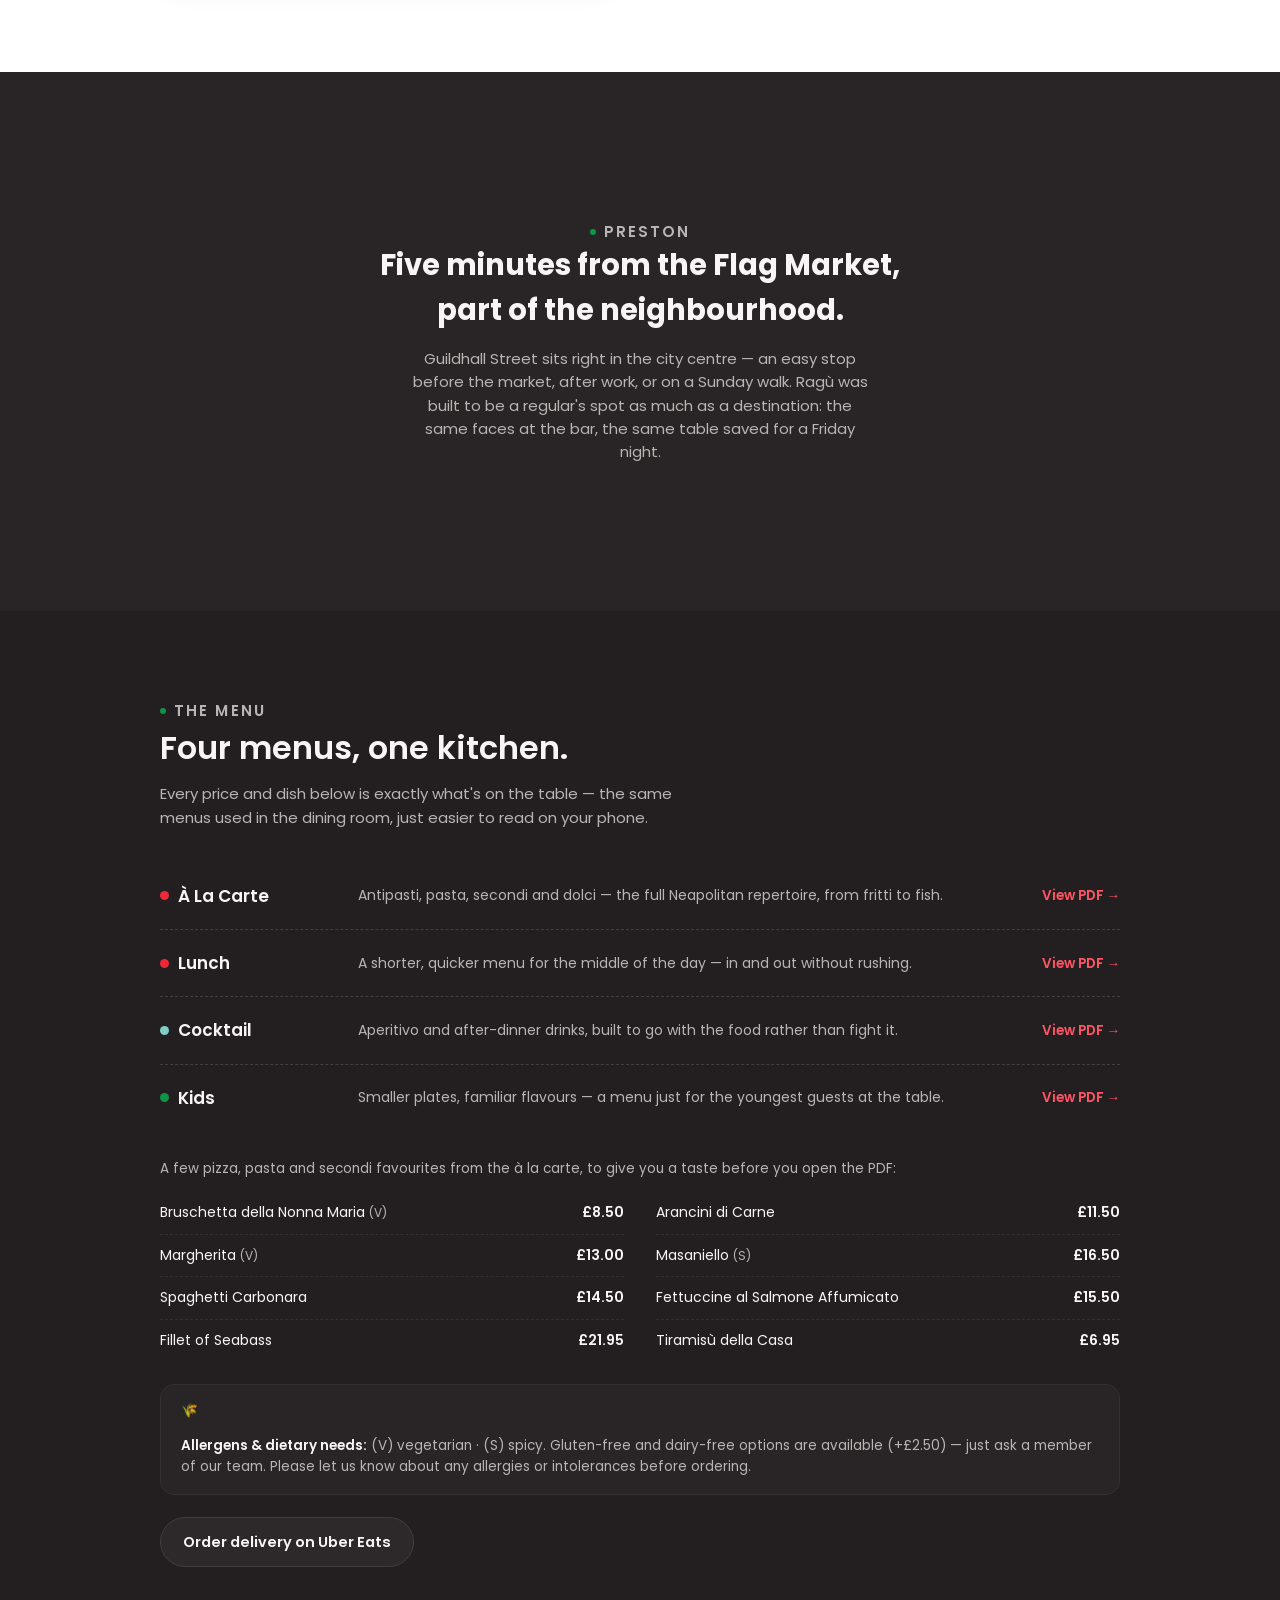
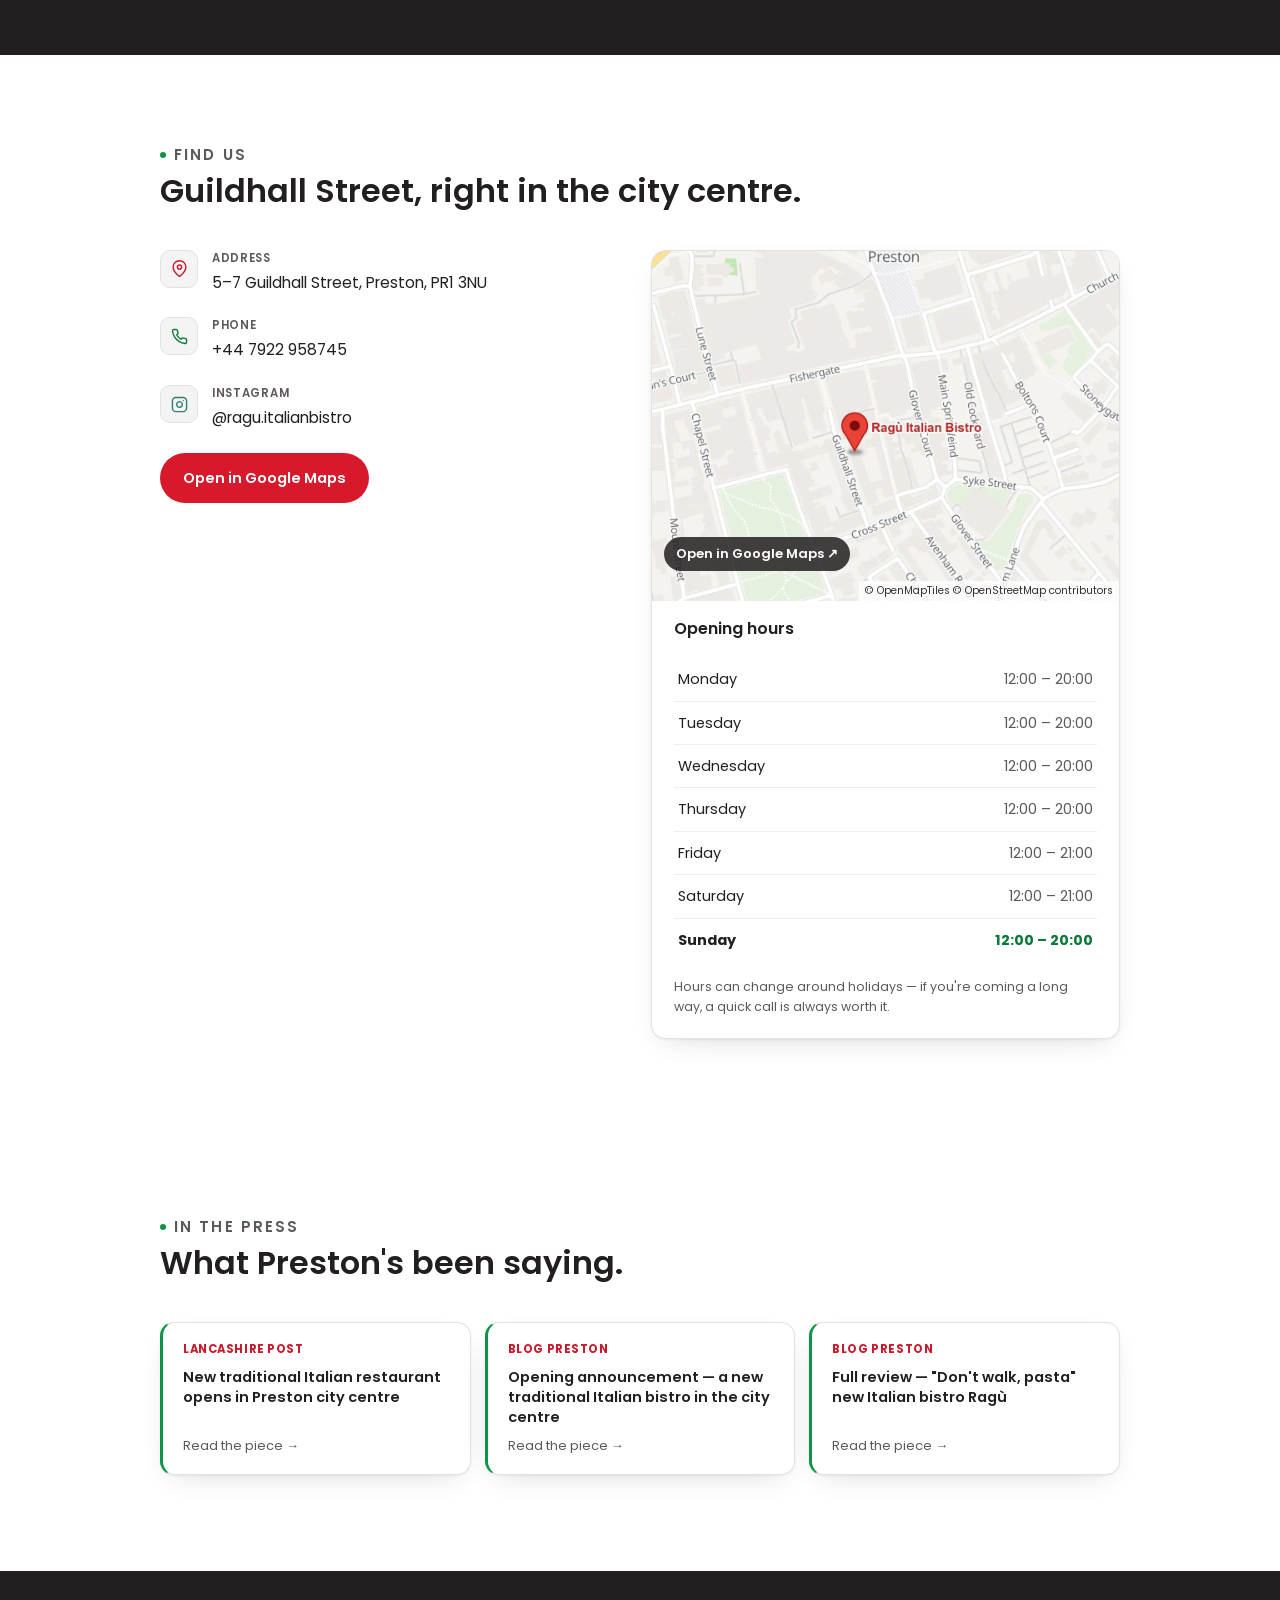
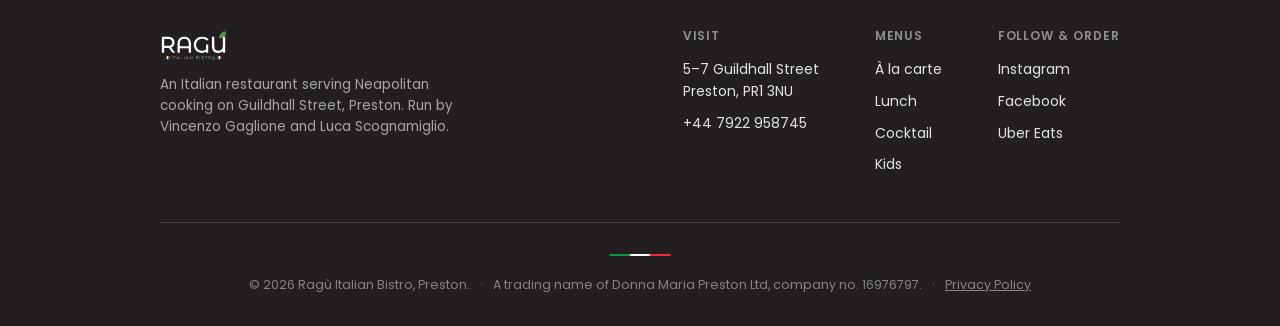
==== commit 70073ad0: "Contatore visite Cloudflare Web Analytics (senza cookie) Snippet in index, privacy e 404; CSP aggior" ====
--- a/index.html
+++ b/index.html
@@ -781,4 +781,6 @@
 <script src="assets/js/reveal.js"></script>
 
 <script src="assets/js/gallery.js?v=20260930b"></script>
+<!-- Cloudflare Web Analytics: cookieless visit counter (token in index/privacy/404, see CLAUDE.md §6) -->
+<script type="module" src="https://static.cloudflareinsights.com/beacon.min.js" data-cf-beacon='{"token": "c8ea8a67d6944290bbb794f9f16e2b7d"}'></script>
 </body></html>
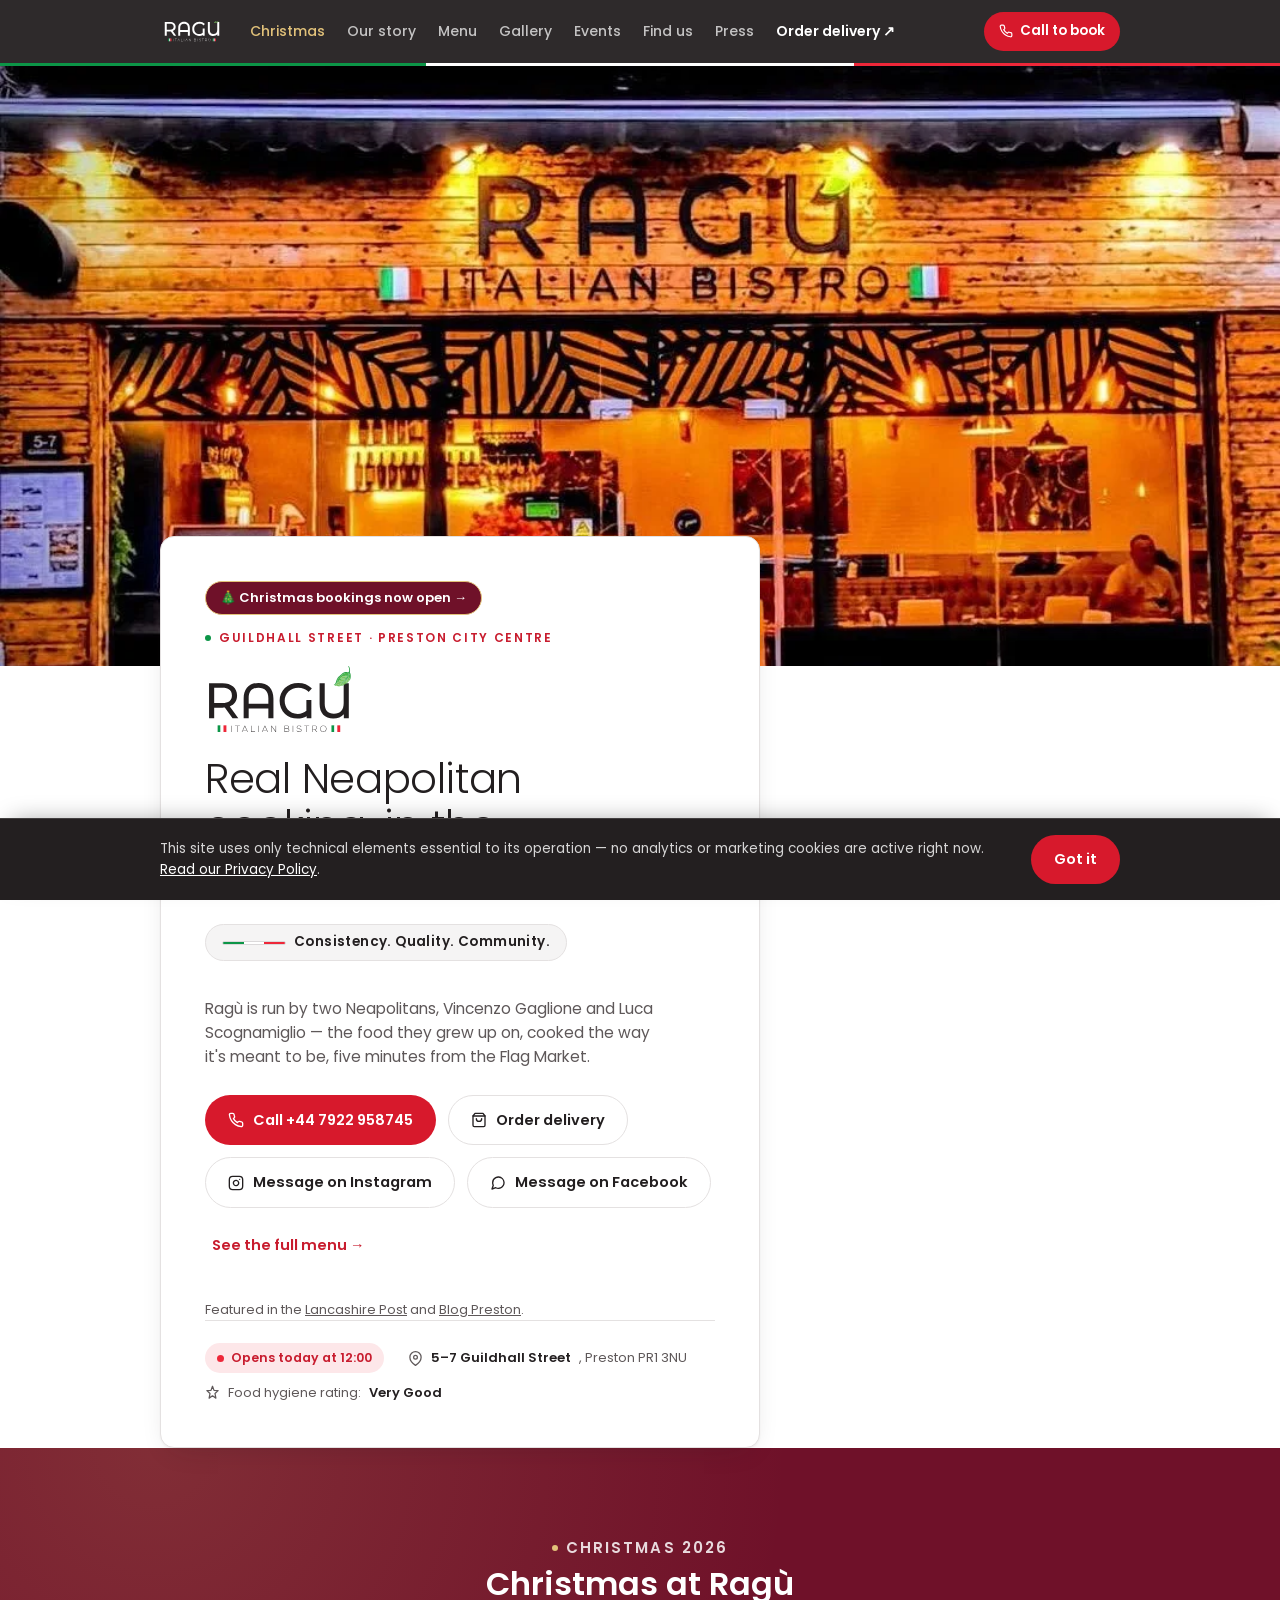
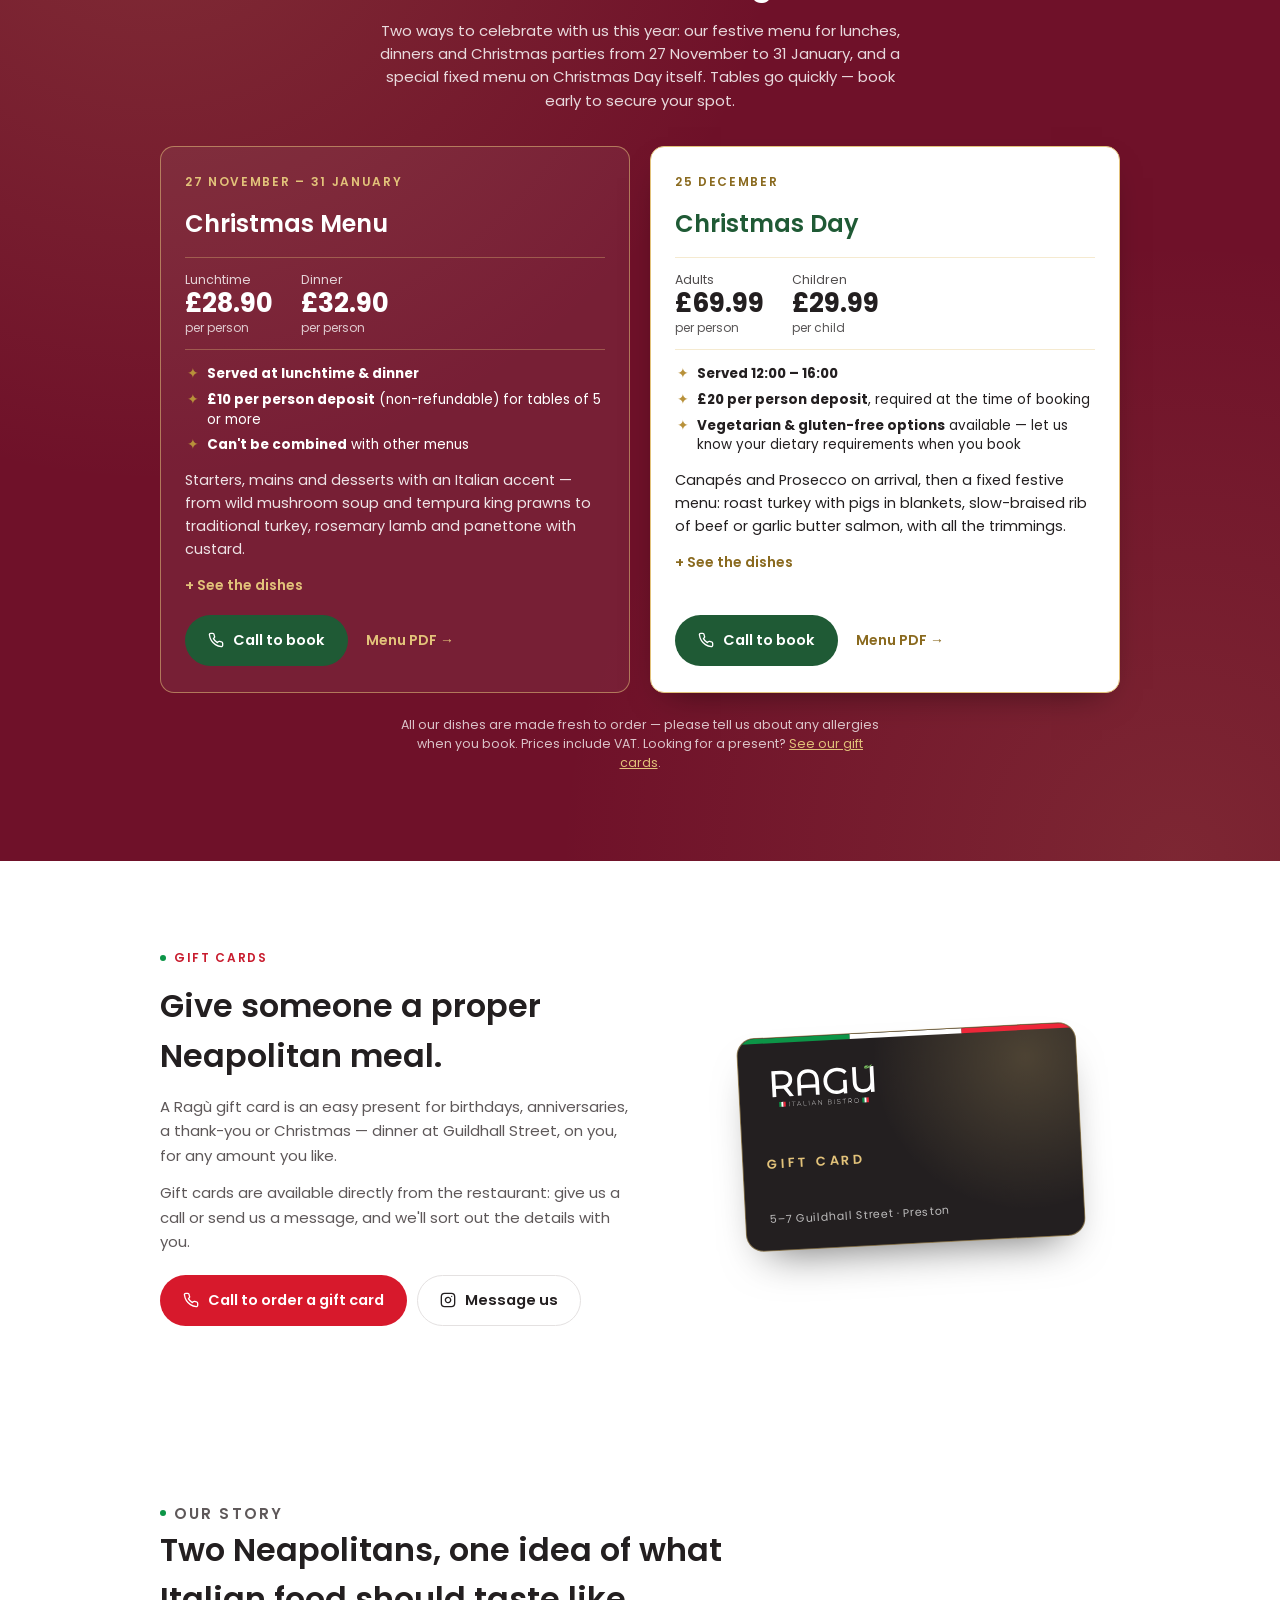
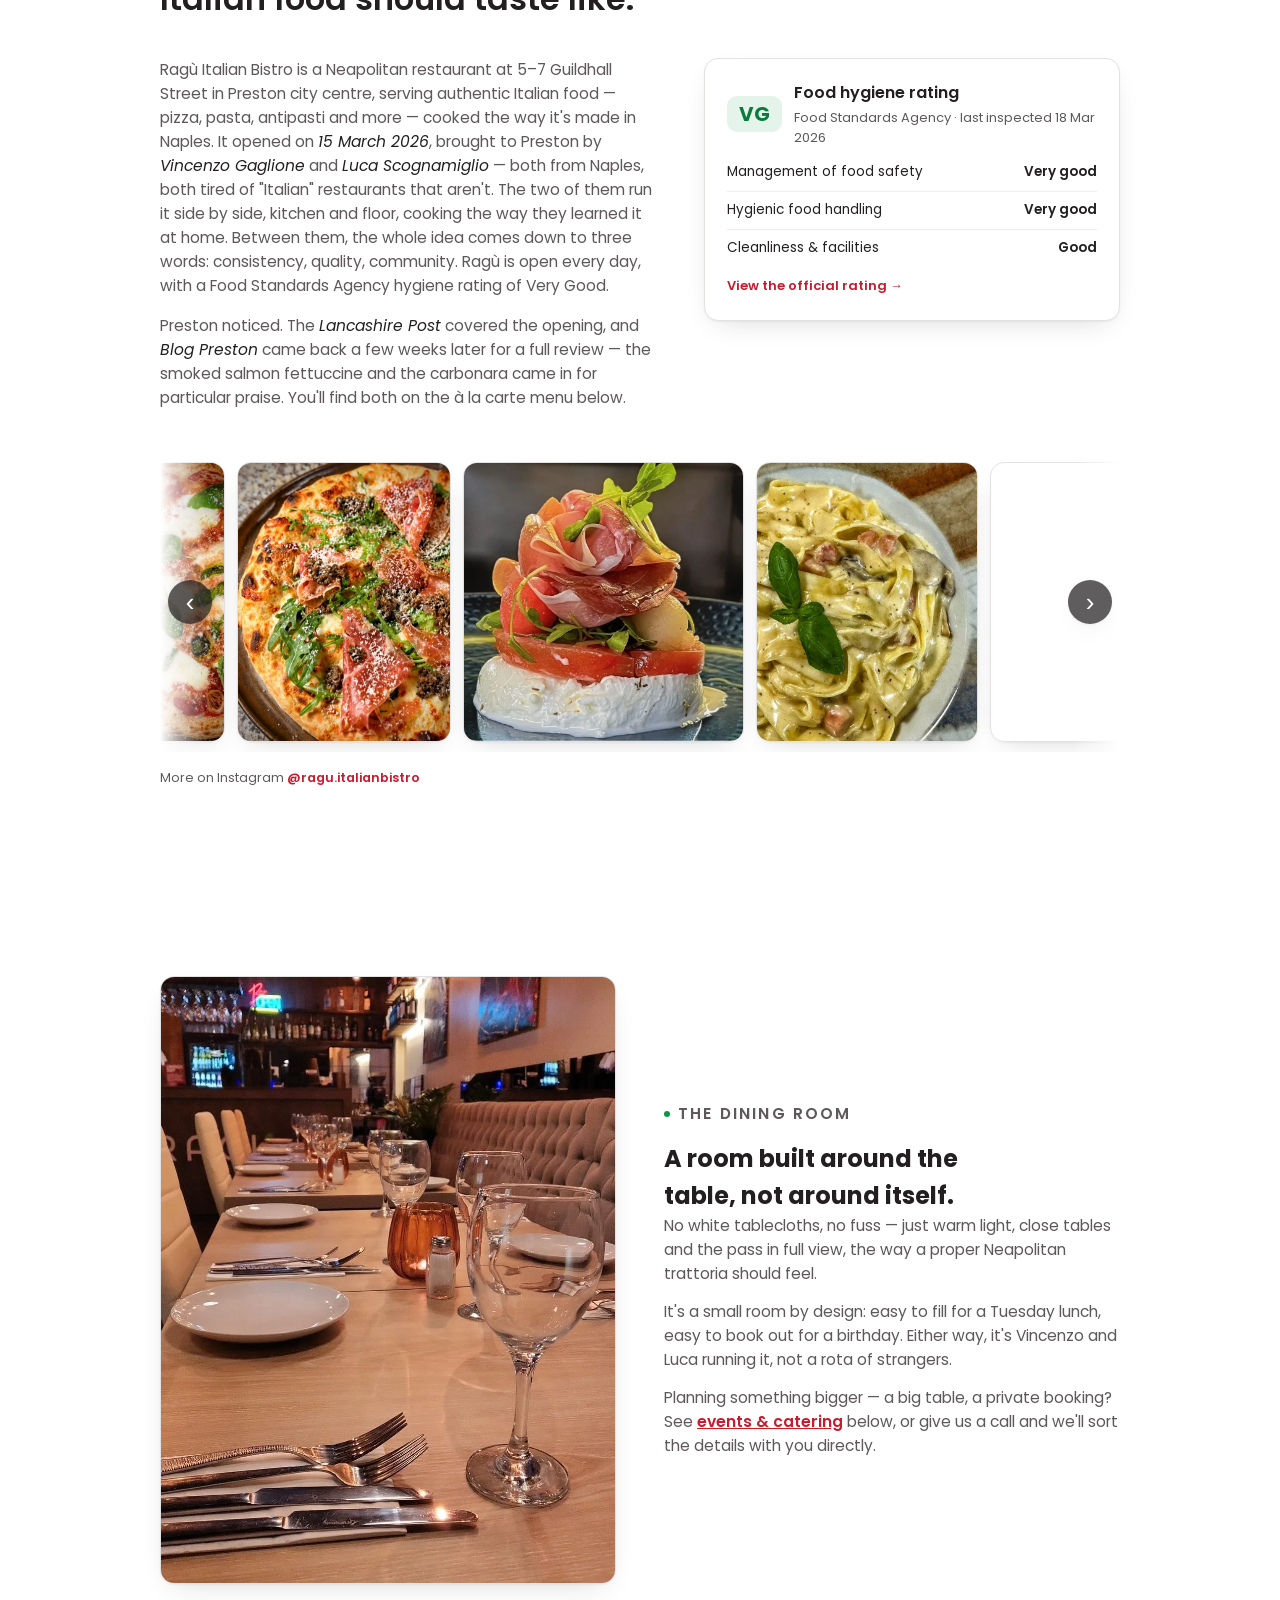
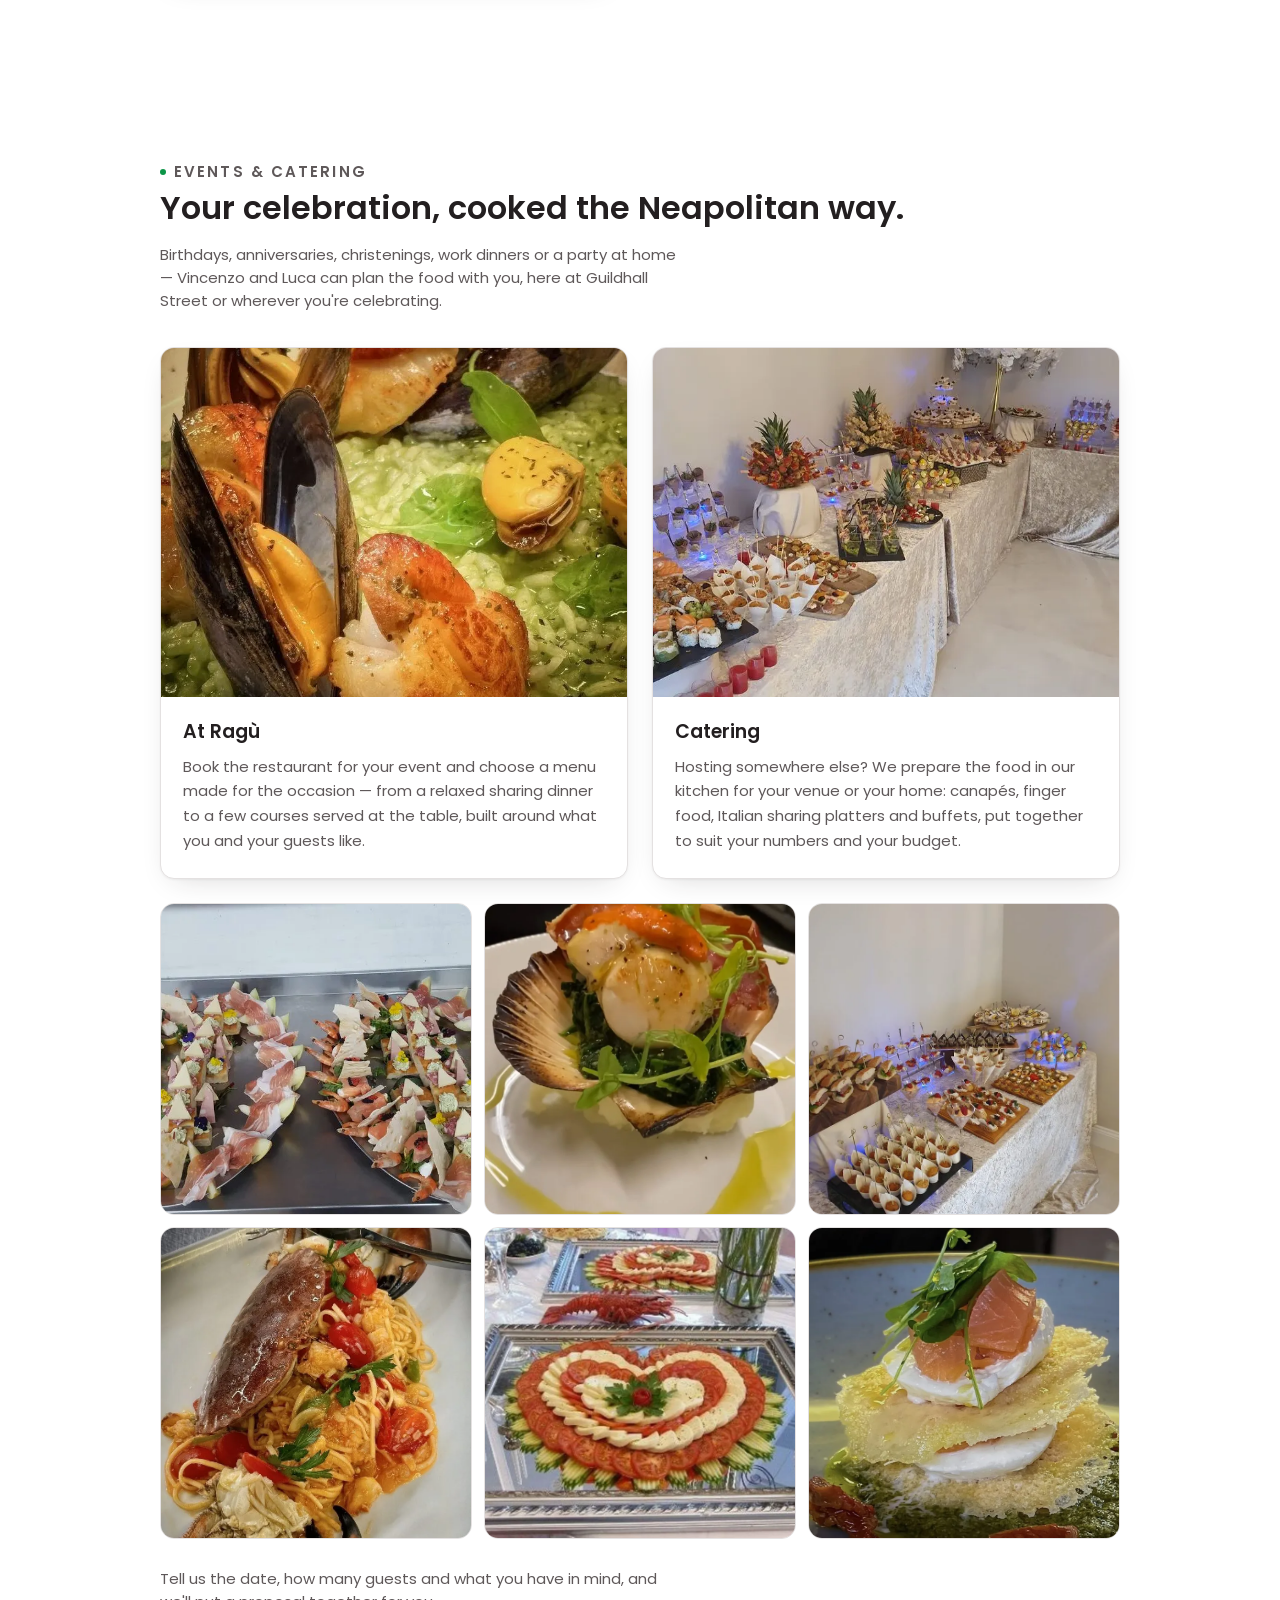
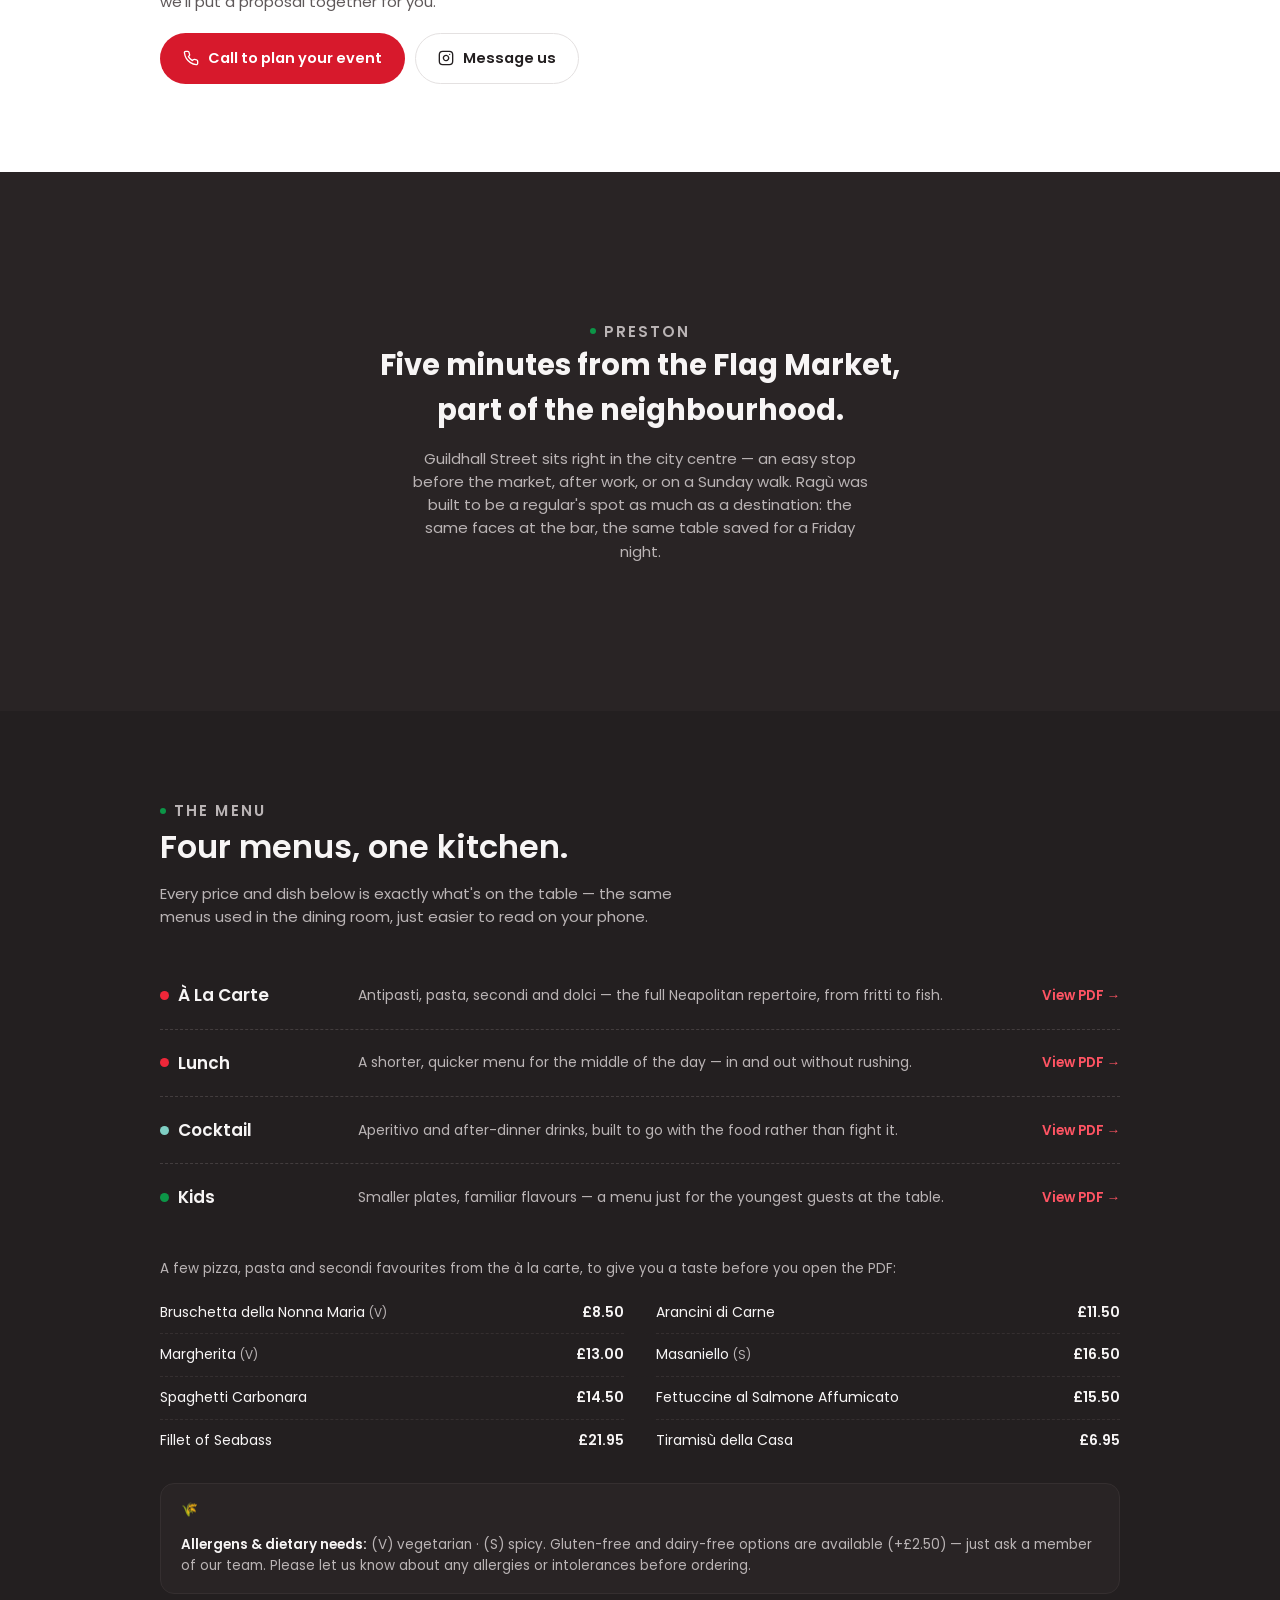
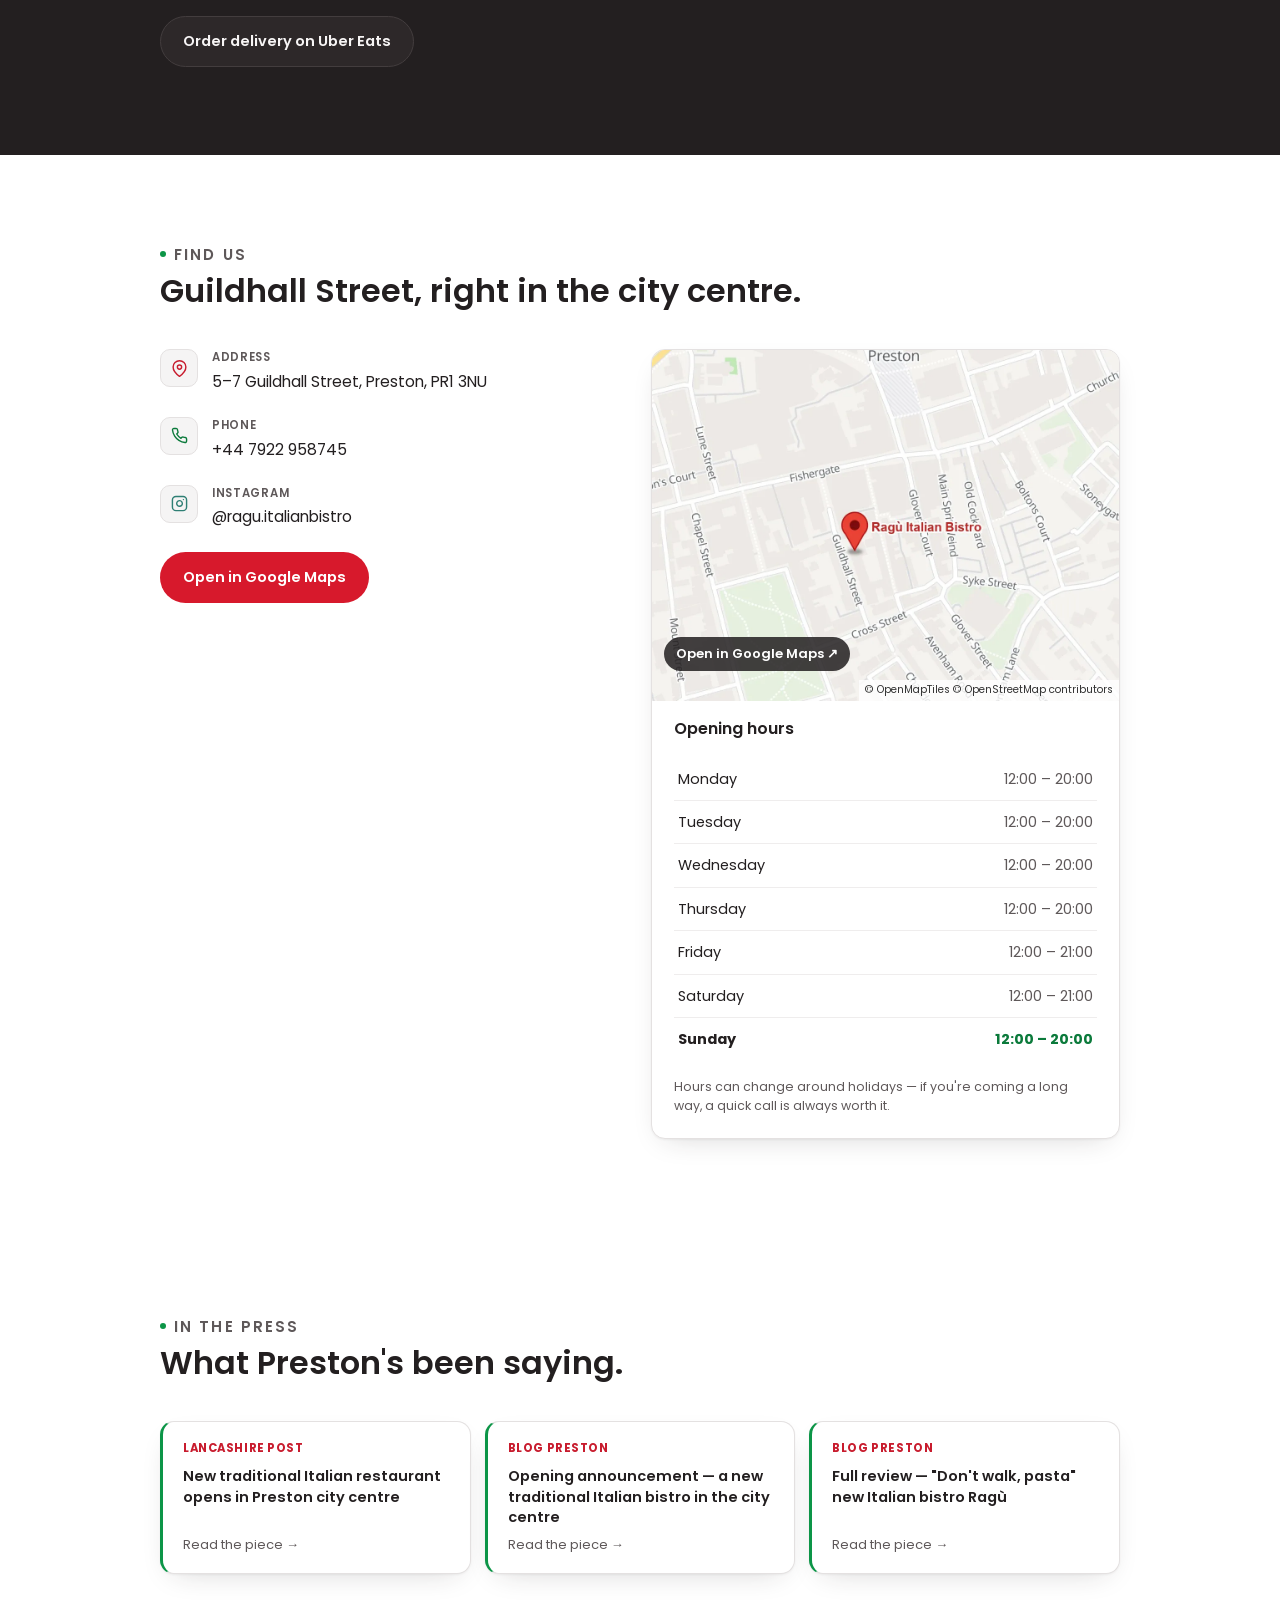
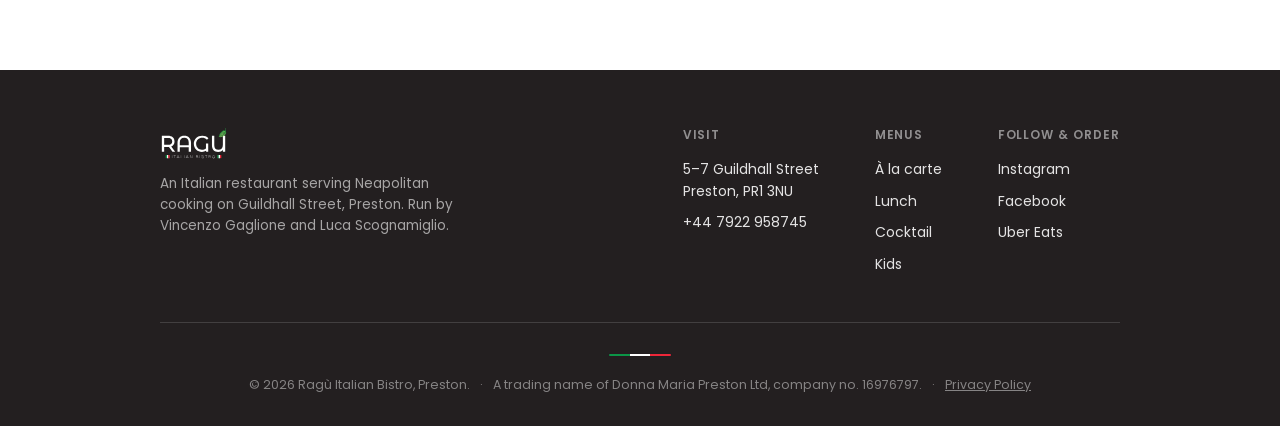
==== commit 2ab5804f: "Sezione Eventi & catering, 2 burrate in galleria, menu hamburger sotto 960px - Nuova sezione #events" ====
--- a/index.html
+++ b/index.html
@@ -129,7 +129,7 @@
   ]
 }
 </script>
-<link rel="stylesheet" href="assets/css/styles.css?v=20261019"></head><body>
+<link rel="stylesheet" href="assets/css/styles.css?v=20261029"></head><body>
 
 <a class="skip-link" href="#main-content">Skip to content</a>
 
@@ -141,6 +141,7 @@
       <a href="#story">Our story</a>
       <a href="#menu">Menu</a>
       <a href="#gallery">Gallery</a>
+      <a href="#events">Events</a>
       <a href="#find-us">Find us</a>
       <a href="#press">Press</a>
       <a href="https://www.ubereats.com/gb/store/ragu-italian-bistro/60AgVN0EWVyKOatBZUCGuQ" target="_blank" rel="noopener" class="nav-order">Order delivery ↗</a>
@@ -164,6 +165,7 @@
     <a href="#story">Our story</a>
     <a href="#menu">Menu</a>
     <a href="#gallery">Gallery</a>
+    <a href="#events">Events</a>
     <a href="#find-us">Find us</a>
     <a href="#press">Press</a>
     <a href="https://www.ubereats.com/gb/store/ragu-italian-bistro/60AgVN0EWVyKOatBZUCGuQ" target="_blank" rel="noopener" class="nav-order">Order delivery ↗</a>
@@ -425,6 +427,12 @@
             <img src="assets/gallery/foto23.jpg" alt="Pizza with prosciutto, rocket and parmesan" width="686" height="900" loading="lazy" decoding="async">
           </picture>
         </a>
+        <a href="assets/gallery/foto32.jpg" target="_blank" rel="noopener">
+          <picture>
+            <source type="image/webp" srcset="assets/gallery/foto32.webp">
+            <img src="assets/gallery/foto32.jpg" alt="Burrata topped with tomato, a rose of prosciutto and melon" width="900" height="896" loading="lazy" decoding="async">
+          </picture>
+        </a>
         <a href="assets/gallery/foto9.jpg" target="_blank" rel="noopener">
           <picture>
             <source type="image/webp" srcset="assets/gallery/foto9.webp">
@@ -471,6 +479,12 @@
           <picture>
             <source type="image/webp" srcset="assets/gallery/foto29.webp">
             <img src="assets/gallery/foto29.jpg" alt="The dining room with its long banquette and green wall" width="675" height="900" loading="lazy" decoding="async">
+          </picture>
+        </a>
+        <a href="assets/gallery/foto33.jpg" target="_blank" rel="noopener">
+          <picture>
+            <source type="image/webp" srcset="assets/gallery/foto33.webp">
+            <img src="assets/gallery/foto33.jpg" alt="Burrata with prosciutto, rocket, cherry tomatoes and balsamic" width="896" height="900" loading="lazy" decoding="async">
           </picture>
         </a>
         <a href="assets/gallery/foto11.jpg" target="_blank" rel="noopener">
@@ -577,7 +591,73 @@
         <h2>A room built around the table, not around itself.</h2>
         <p>No white tablecloths, no fuss — just warm light, close tables and the pass in full view, the way a proper Neapolitan trattoria should feel.</p>
         <p>It's a small room by design: easy to fill for a Tuesday lunch, easy to book out for a birthday. Either way, it's Vincenzo and Luca running it, not a rota of strangers.</p>
-        <p>Planning something bigger — a big table, a private booking? Give us a call and we'll sort the details with you directly.</p>
+        <p>Planning something bigger — a big table, a private booking? See <a href="#events">events &amp; catering</a> below, or give us a call and we'll sort the details with you directly.</p>
+      </div>
+    </div>
+  </section>
+
+  <!-- Events & catering: private events in the restaurant, or food prepared
+       for the customer's own venue. Everything is arranged by phone/message:
+       no prices, capacities or minimum numbers until the owners confirm them. -->
+  <section id="events" class="wrap">
+    <div class="section-head reveal">
+      <p class="eyebrow"><span class="dot"></span>Events &amp; catering</p>
+      <h2>Your celebration, cooked the Neapolitan way.</h2>
+      <p>Birthdays, anniversaries, christenings, work dinners or a party at home — Vincenzo and Luca can plan the food with you, here at Guildhall Street or wherever you're celebrating.</p>
+    </div>
+    <div class="events">
+      <article class="event-card">
+        <picture>
+            <source type="image/webp" srcset="assets/gallery/foto40.webp">
+            <img src="assets/gallery/foto40.jpg" alt="Risotto with mussels and pan-seared fish, an example of a dish for a private dinner" width="724" height="900" loading="lazy" decoding="async">
+          </picture>
+        <div class="event-body">
+          <h3>At Ragù</h3>
+          <p>Book the restaurant for your event and choose a menu made for the occasion — from a relaxed sharing dinner to a few courses served at the table, built around what you and your guests like.</p>
+        </div>
+      </article>
+      <article class="event-card">
+        <picture>
+            <source type="image/webp" srcset="assets/gallery/foto34.webp">
+            <img src="assets/gallery/foto34.jpg" alt="Long catering table with finger food, sushi, skewers and a white flower centrepiece" width="675" height="900" loading="lazy" decoding="async">
+          </picture>
+        <div class="event-body">
+          <h3>Catering</h3>
+          <p>Hosting somewhere else? We prepare the food in our kitchen for your venue or your home: canapés, finger food, Italian sharing platters and buffets, put together to suit your numbers and your budget.</p>
+        </div>
+      </article>
+    </div>
+    <div class="event-strip">
+      <picture>
+            <source type="image/webp" srcset="assets/gallery/foto35.webp">
+            <img src="assets/gallery/foto35.jpg" alt="Platters of prosciutto with melon, prawns, smoked salmon and focaccia bites" width="900" height="506" loading="lazy" decoding="async">
+          </picture>
+      <picture>
+            <source type="image/webp" srcset="assets/gallery/foto38.webp">
+            <img src="assets/gallery/foto38.jpg" alt="Seared scallop in its shell with spinach and pea shoots" width="799" height="900" loading="lazy" decoding="async">
+          </picture>
+      <picture>
+            <source type="image/webp" srcset="assets/gallery/foto36.webp">
+            <img src="assets/gallery/foto36.jpg" alt="Catering table with mini burgers, bruschette, croquettes and dessert glasses" width="675" height="900" loading="lazy" decoding="async">
+          </picture>
+      <picture>
+            <source type="image/webp" srcset="assets/gallery/foto39.webp">
+            <img src="assets/gallery/foto39.jpg" alt="Spaghetti with fresh crab and cherry tomatoes" width="731" height="900" loading="lazy" decoding="async">
+          </picture>
+      <picture>
+            <source type="image/webp" srcset="assets/gallery/foto37.webp">
+            <img src="assets/gallery/foto37.jpg" alt="Caprese platter of tomato and mozzarella arranged in a heart" width="900" height="664" loading="lazy" decoding="async">
+          </picture>
+      <picture>
+            <source type="image/webp" srcset="assets/gallery/foto41.webp">
+            <img src="assets/gallery/foto41.jpg" alt="Stack of burrata, smoked salmon and parmesan crisp on pesto" width="900" height="841" loading="lazy" decoding="async">
+          </picture>
+    </div>
+    <div class="events-cta reveal">
+      <p>Tell us the date, how many guests and what you have in mind, and we'll put a proposal together for you.</p>
+      <div class="gift-actions">
+        <a class="btn btn-primary" href="tel:+447922958745"><svg viewBox="0 0 24 24" fill="none" stroke="currentColor" stroke-width="2" stroke-linecap="round" stroke-linejoin="round"><path d="M22 16.92v3a2 2 0 0 1-2.18 2 19.79 19.79 0 0 1-8.63-3.07 19.5 19.5 0 0 1-6-6 19.79 19.79 0 0 1-3.07-8.67A2 2 0 0 1 4.11 2h3a2 2 0 0 1 2 1.72c.127.96.361 1.903.7 2.81a2 2 0 0 1-.45 2.11L8.09 9.91a16 16 0 0 0 6 6l1.27-1.27a2 2 0 0 1 2.11-.45c.907.339 1.85.573 2.81.7A2 2 0 0 1 22 16.92z"/></svg> Call to plan your event</a>
+        <a class="btn btn-outline" href="https://www.instagram.com/ragu.italianbistro/" target="_blank" rel="noopener"><svg viewBox="0 0 24 24" fill="none" stroke="currentColor" stroke-width="2" stroke-linecap="round" stroke-linejoin="round"><rect x="2" y="2" width="20" height="20" rx="5"/><path d="M16 11.37A4 4 0 1 1 12.63 8 4 4 0 0 1 16 11.37z"/><path d="M17.5 6.5h.01"/></svg> Message us</a>
       </div>
     </div>
   </section>
--- a/assets/css/styles.css
+++ b/assets/css/styles.css
@@ -15,6 +15,7 @@
  *  11. Dining room (zig-zag) + Preston narrative panel
  *  11b. Christmas (seasonal — remove after the holidays)
  *  11c. Gift cards
+ *  11d. Events & catering
  *  12. Menu
  *  13. Find us (contact block, hours table, map card)
  *  14. Press
@@ -212,7 +213,8 @@
     color:#FFFFFF; cursor:pointer;
   }
   .nav-toggle svg{width:22px; height:22px;}
-  @media (max-width:720px){
+  /* 960px: below this the 7 links + "Order delivery" no longer fit beside the Call button */
+  @media (max-width:960px){
     .topbar nav{display:none;}
     .nav-toggle{display:flex;}
   }
@@ -516,6 +518,28 @@
   .gc-foot{font-size:11px; letter-spacing:.06em; color:rgba(255,255,255,0.7);}
   .xmas-footnote a{color:#E2C27A;}
 
+  /* ---------- 11d. Events & catering (arranged by phone, no prices yet) ---------- */
+  .events{display:grid; grid-template-columns:1fr 1fr; gap:24px;}
+  @media (max-width:760px){ .events{grid-template-columns:1fr;} }
+  .event-card{
+    background:var(--surface); border:1px solid var(--line); border-radius:var(--radius);
+    box-shadow:var(--shadow); overflow:hidden; display:flex; flex-direction:column;
+  }
+  .event-card img{width:100%; height:auto; aspect-ratio:4/3; object-fit:cover; display:block;}
+  .event-body{padding:20px 22px 24px;}
+  .event-body h3{font-size:19px; font-weight:600; margin-bottom:8px;}
+  .event-body p{font-size:15px; line-height:1.65; color:var(--ink-soft); margin:0;}
+  /* Six photos: 3 per row on desktop, 2 on phones */
+  .event-strip{display:grid; grid-template-columns:repeat(3,1fr); gap:12px; margin-top:24px;}
+  @media (max-width:640px){ .event-strip{grid-template-columns:repeat(2,1fr); gap:10px;} }
+  .event-strip img{
+    width:100%; height:auto; aspect-ratio:1; object-fit:cover; display:block;
+    border-radius:var(--radius); border:1px solid var(--line);
+  }
+  .events-cta{margin-top:28px;}
+  .events-cta p{font-size:15px; color:var(--ink-soft); margin:0; max-width:58ch;}
+  .zz-text a{color:var(--rosso); font-weight:600;}
+
   /* ---------- menu list ---------- */
   .menu-list{display:flex; flex-direction:column;}
   .menu-row{
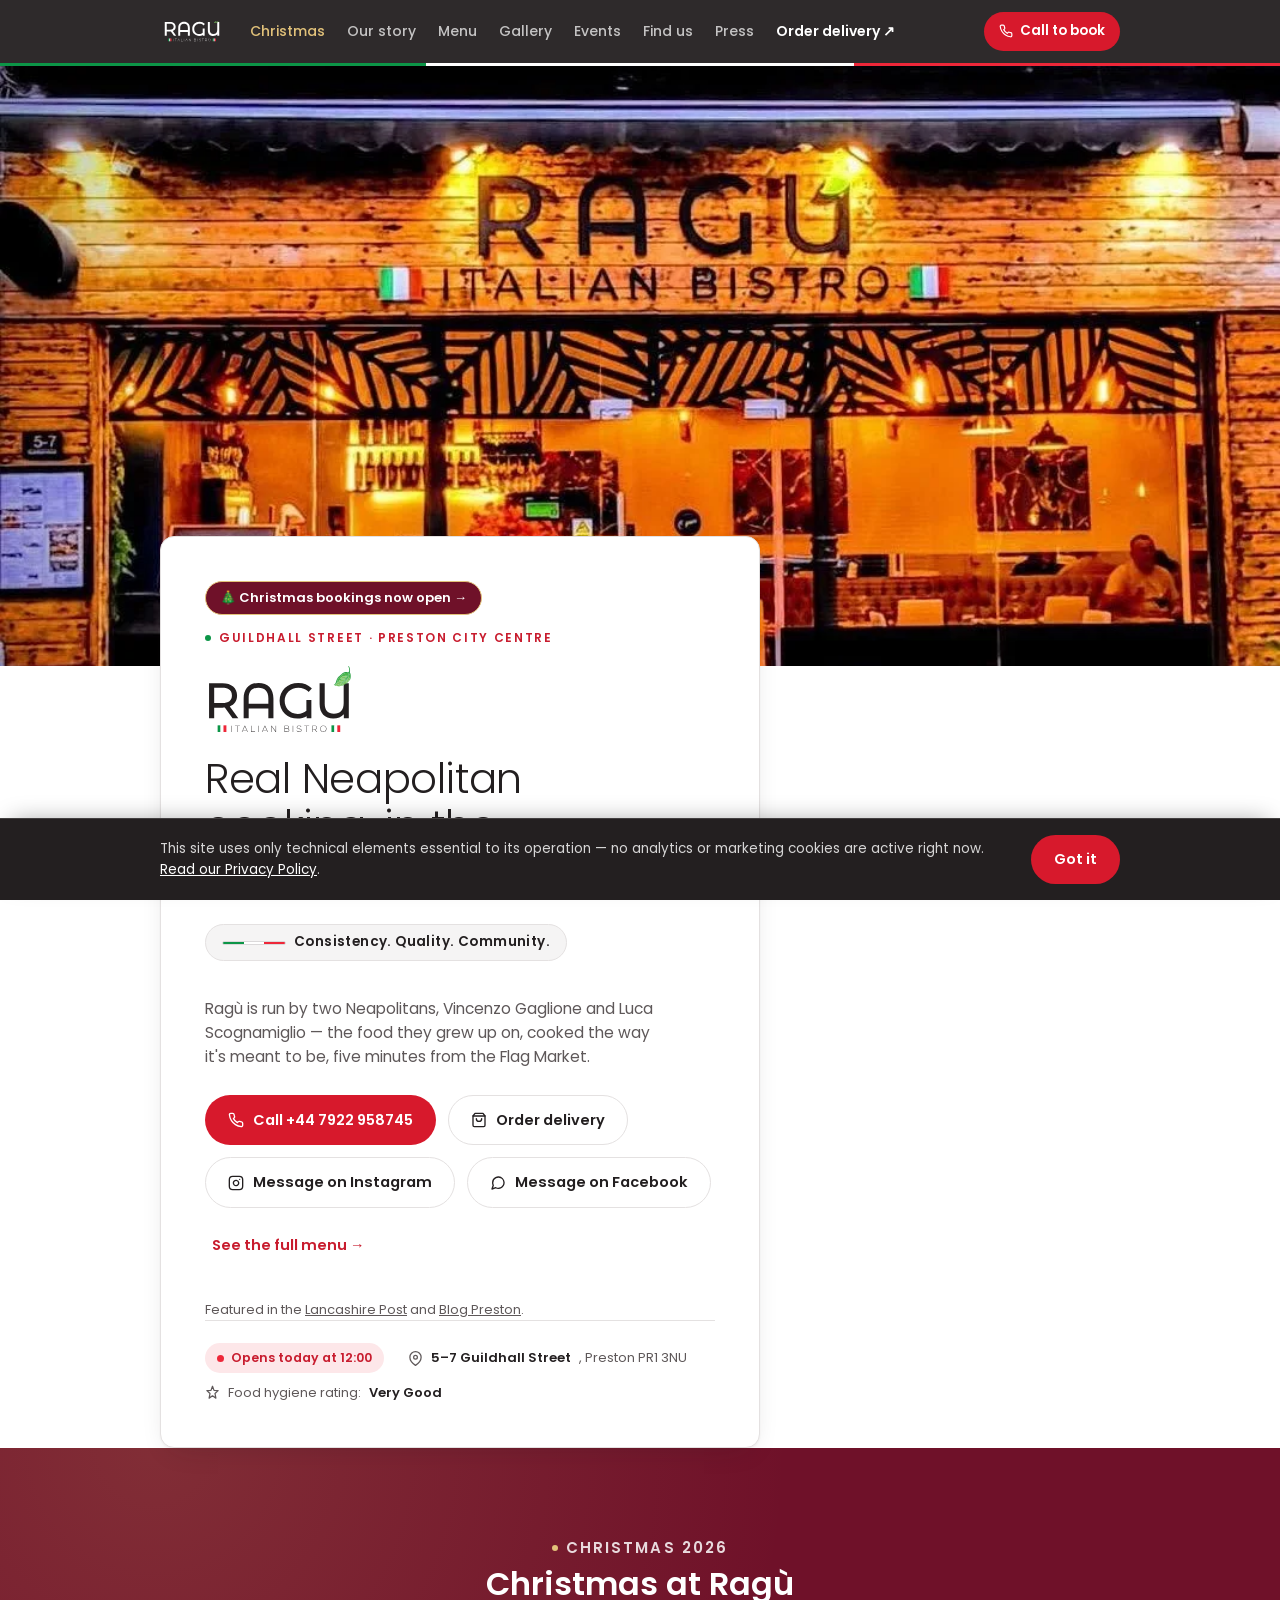
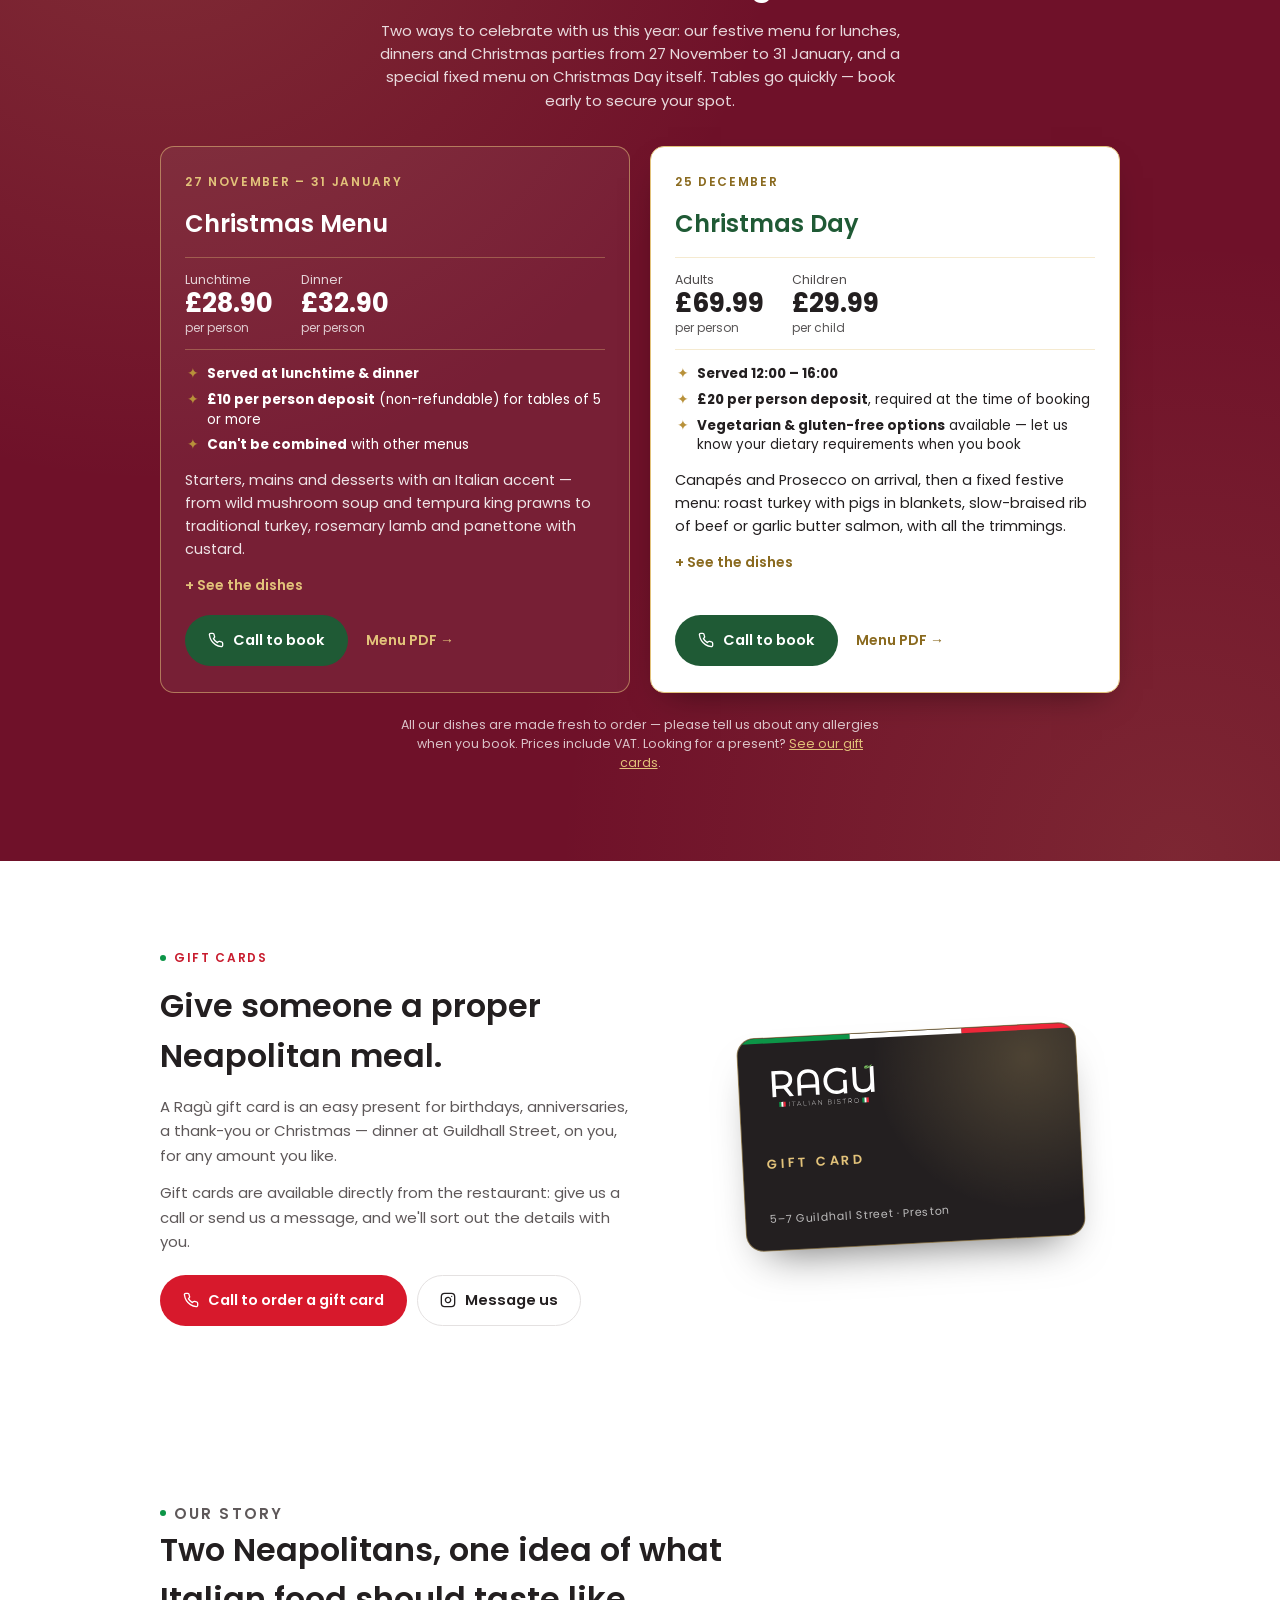
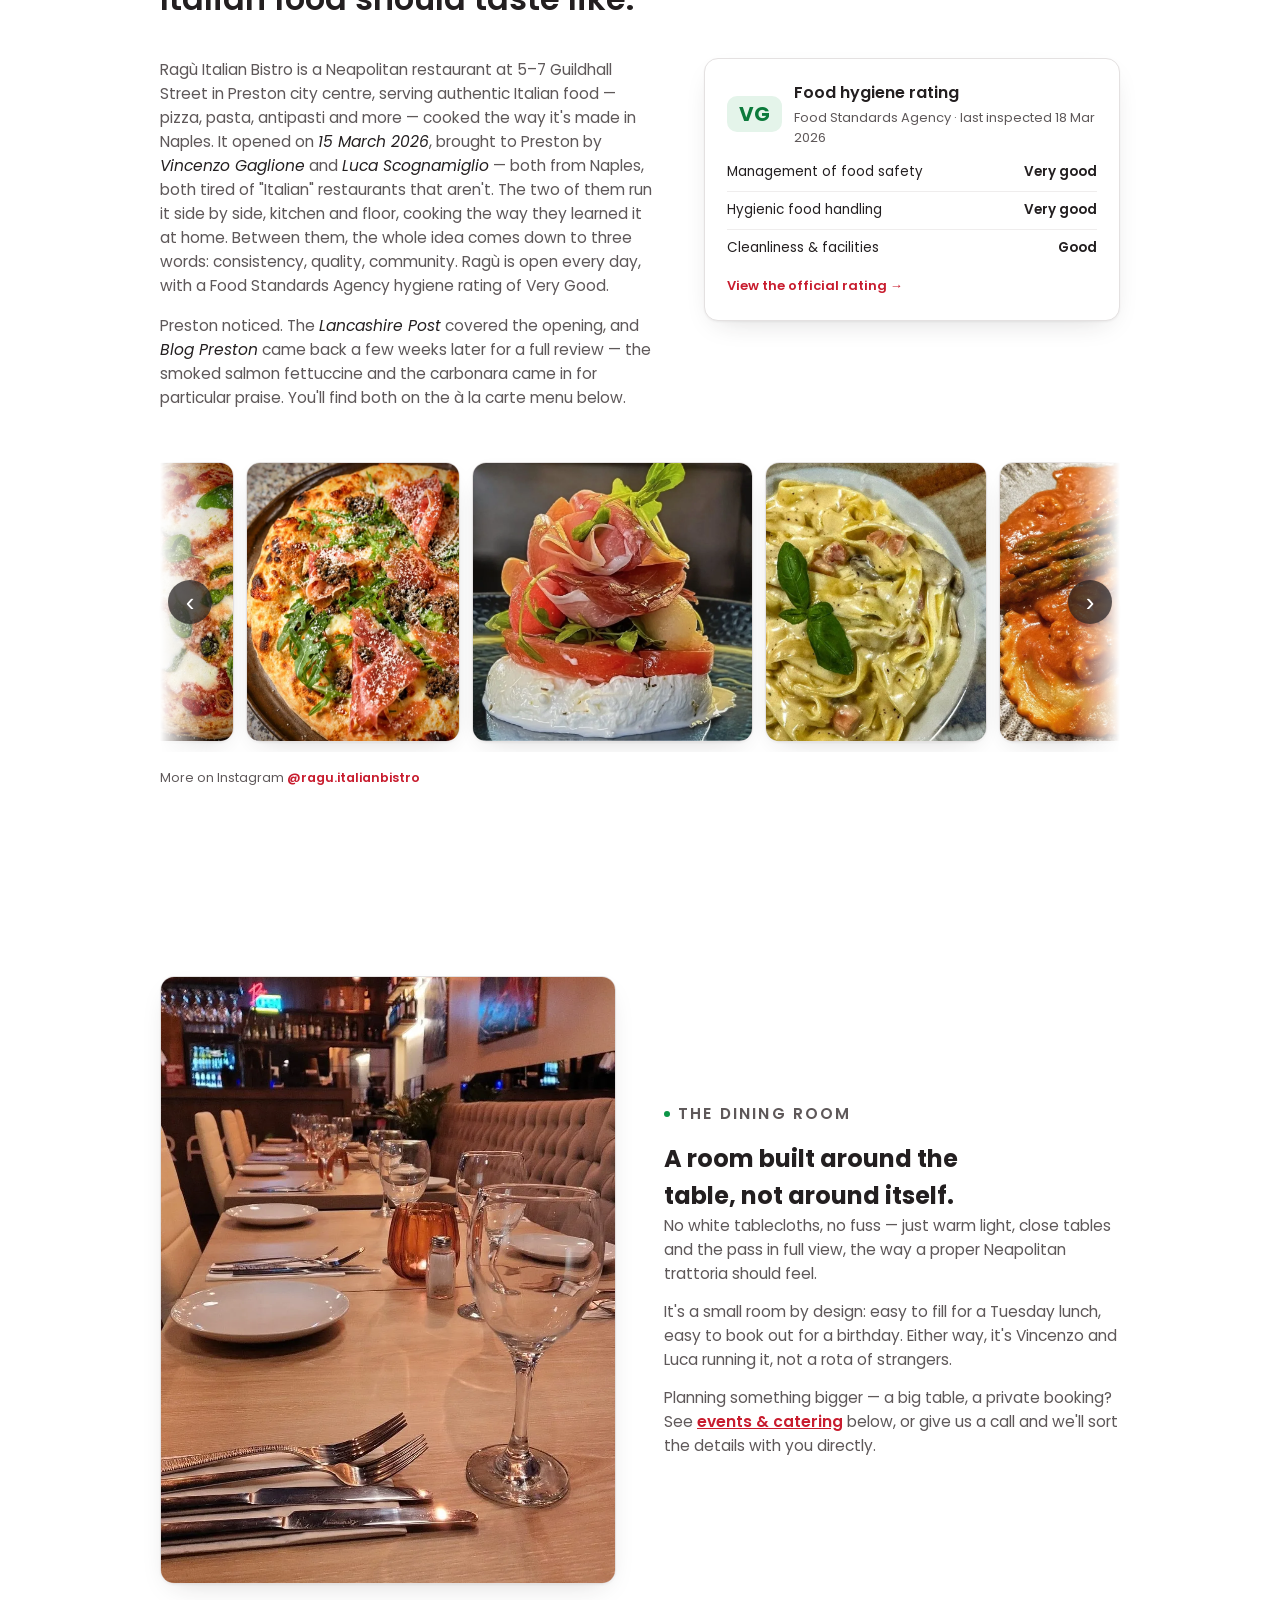
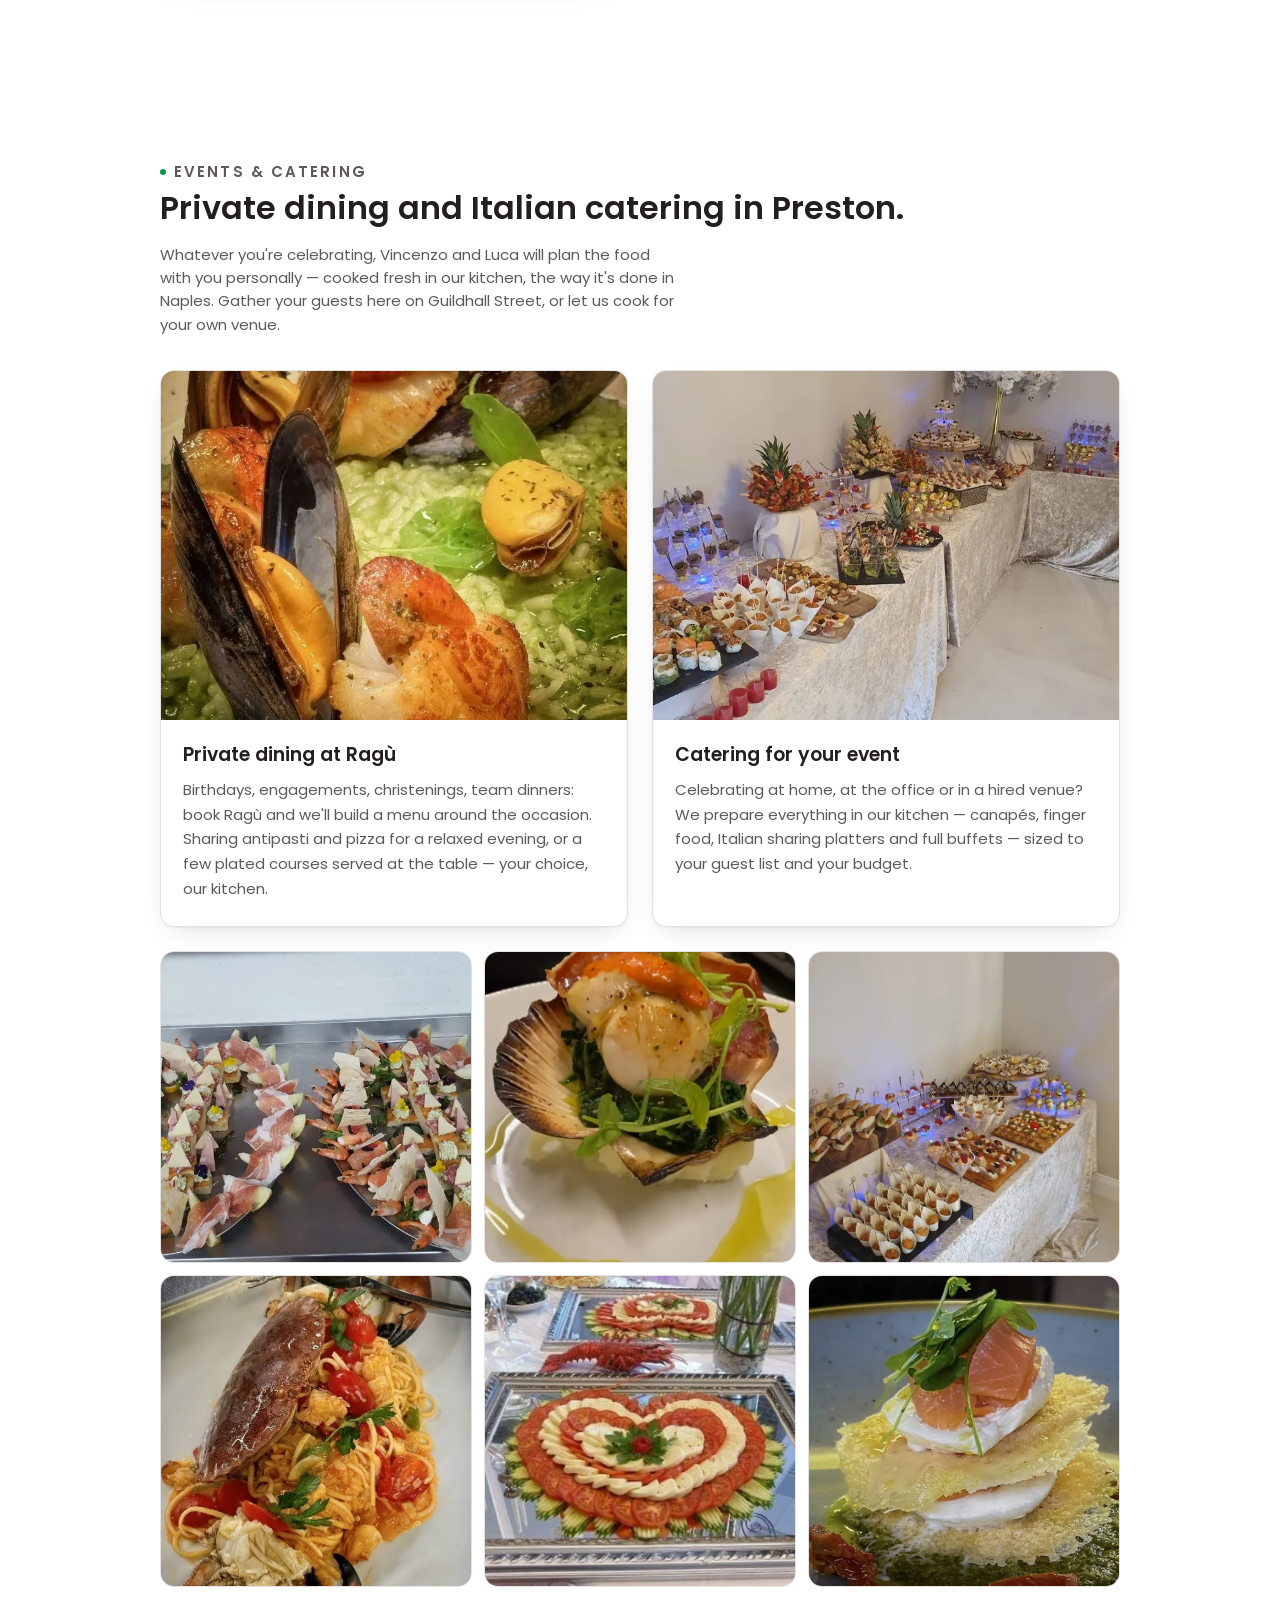
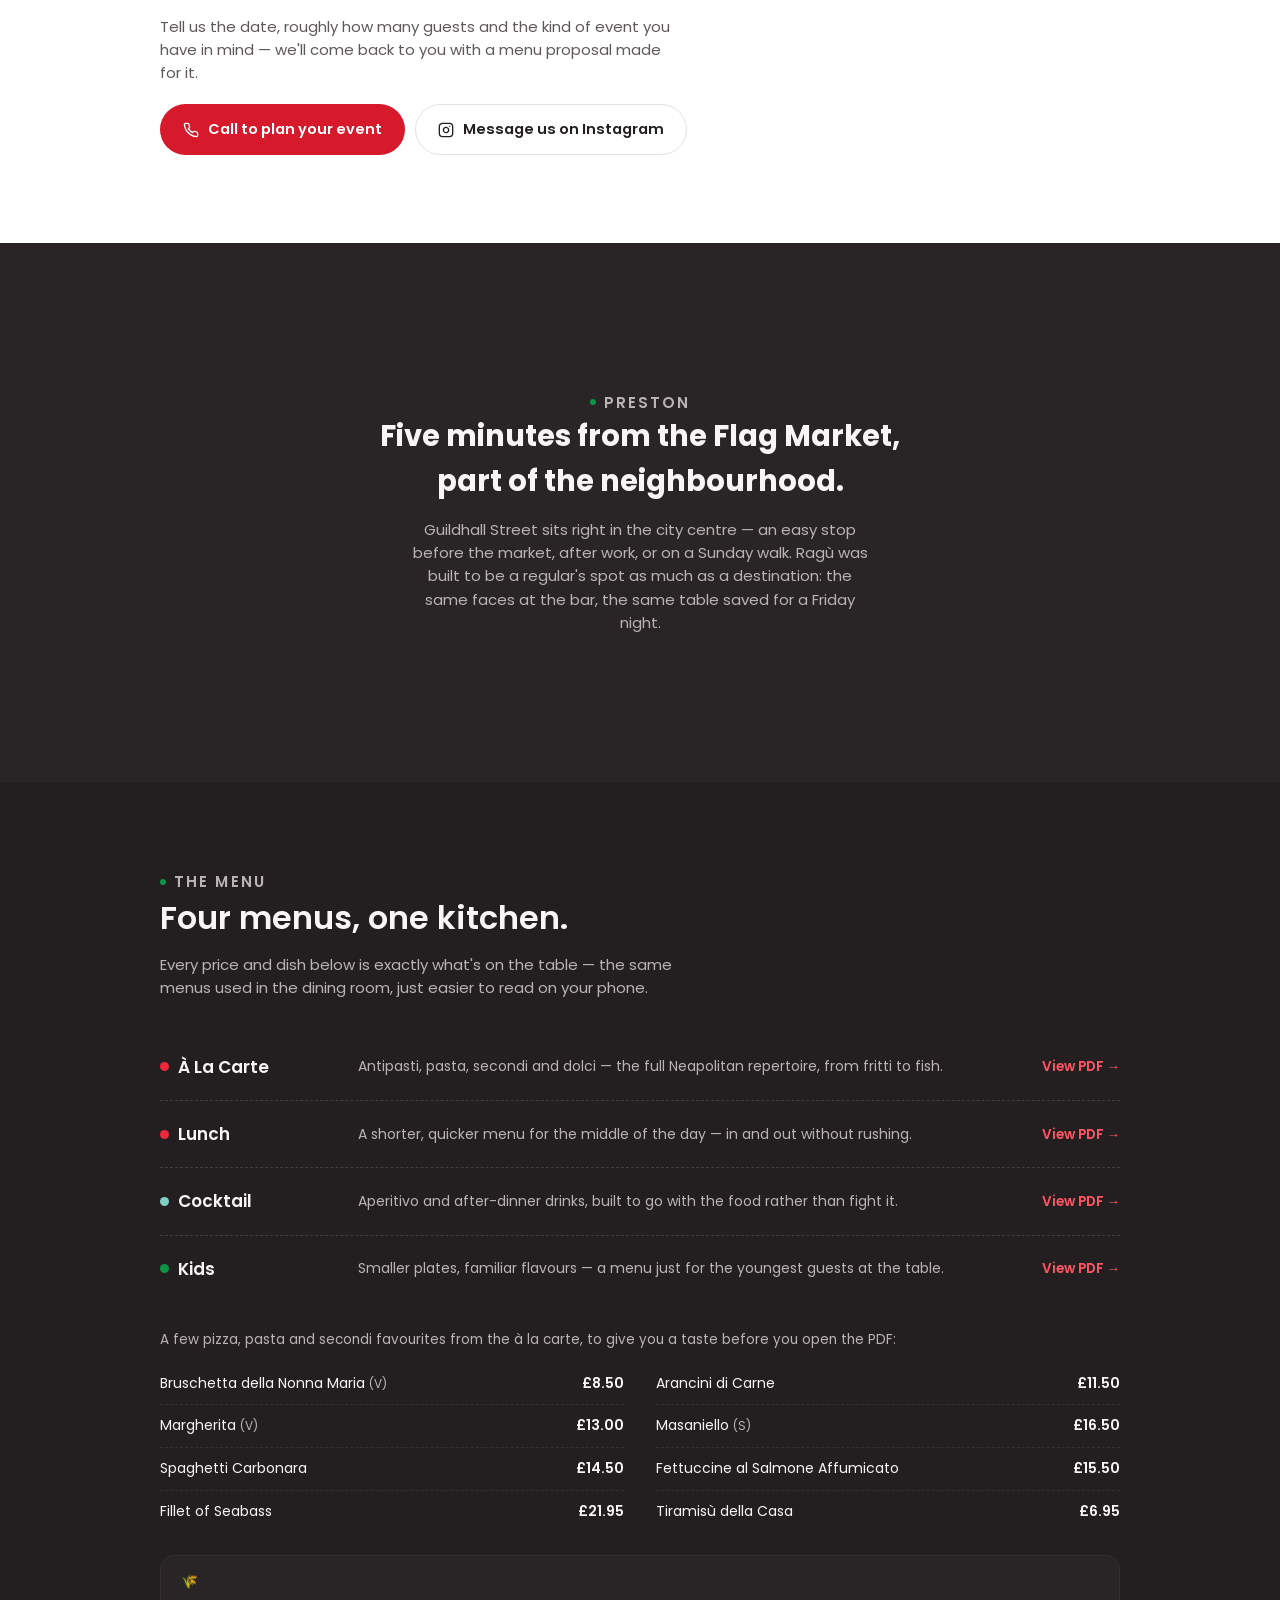
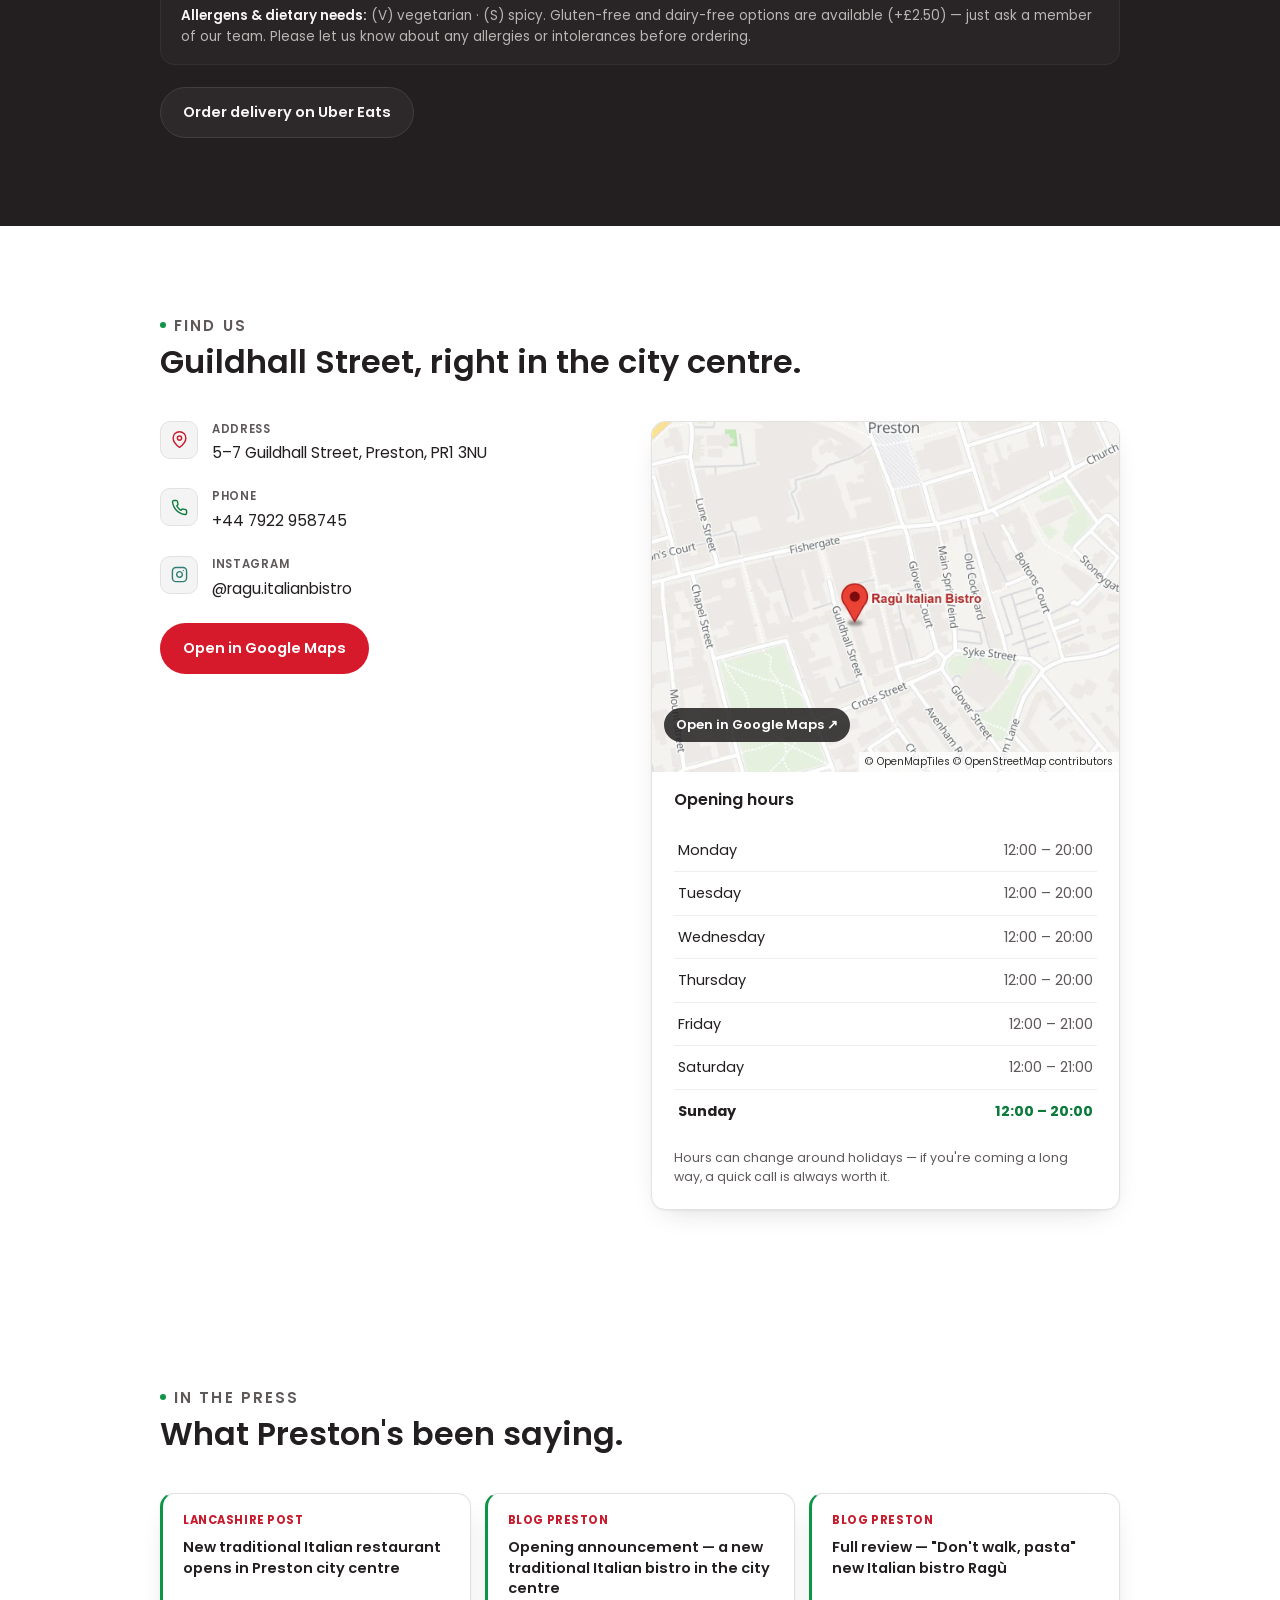
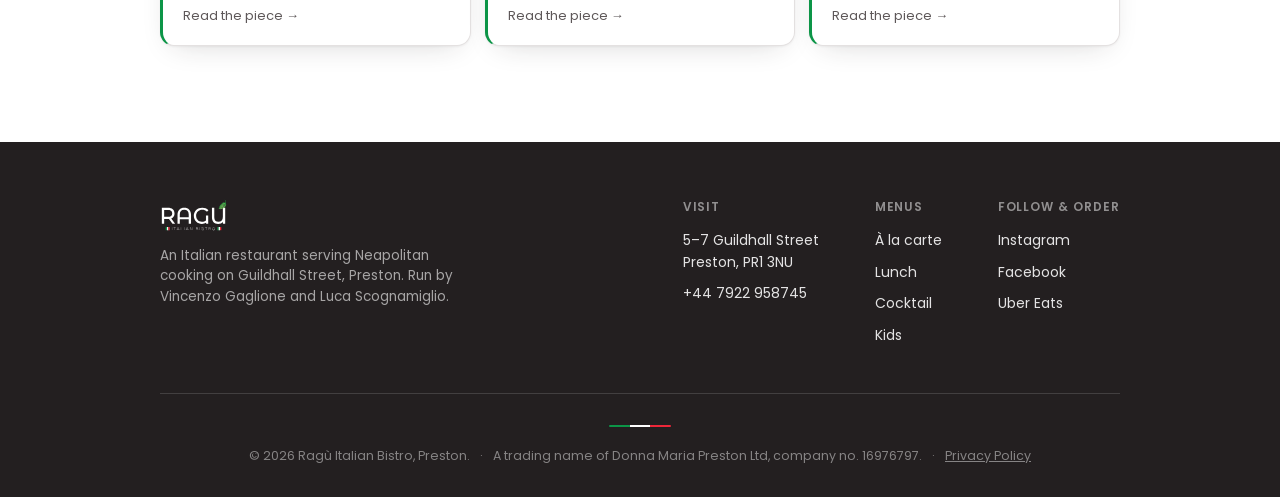
==== commit c30d2380: "Eventi & catering: testi riscritti (titolo con parole chiave, occasioni, CTA piu' chiara) Solo testo" ====
--- a/index.html
+++ b/index.html
@@ -602,8 +602,8 @@
   <section id="events" class="wrap">
     <div class="section-head reveal">
       <p class="eyebrow"><span class="dot"></span>Events &amp; catering</p>
-      <h2>Your celebration, cooked the Neapolitan way.</h2>
-      <p>Birthdays, anniversaries, christenings, work dinners or a party at home — Vincenzo and Luca can plan the food with you, here at Guildhall Street or wherever you're celebrating.</p>
+      <h2>Private dining and Italian catering in Preston.</h2>
+      <p>Whatever you're celebrating, Vincenzo and Luca will plan the food with you personally — cooked fresh in our kitchen, the way it's done in Naples. Gather your guests here on Guildhall Street, or let us cook for your own venue.</p>
     </div>
     <div class="events">
       <article class="event-card">
@@ -612,8 +612,8 @@
             <img src="assets/gallery/foto40.jpg" alt="Risotto with mussels and pan-seared fish, an example of a dish for a private dinner" width="724" height="900" loading="lazy" decoding="async">
           </picture>
         <div class="event-body">
-          <h3>At Ragù</h3>
-          <p>Book the restaurant for your event and choose a menu made for the occasion — from a relaxed sharing dinner to a few courses served at the table, built around what you and your guests like.</p>
+          <h3>Private dining at Ragù</h3>
+          <p>Birthdays, engagements, christenings, team dinners: book Ragù and we'll build a menu around the occasion. Sharing antipasti and pizza for a relaxed evening, or a few plated courses served at the table — your choice, our kitchen.</p>
         </div>
       </article>
       <article class="event-card">
@@ -622,8 +622,8 @@
             <img src="assets/gallery/foto34.jpg" alt="Long catering table with finger food, sushi, skewers and a white flower centrepiece" width="675" height="900" loading="lazy" decoding="async">
           </picture>
         <div class="event-body">
-          <h3>Catering</h3>
-          <p>Hosting somewhere else? We prepare the food in our kitchen for your venue or your home: canapés, finger food, Italian sharing platters and buffets, put together to suit your numbers and your budget.</p>
+          <h3>Catering for your event</h3>
+          <p>Celebrating at home, at the office or in a hired venue? We prepare everything in our kitchen — canapés, finger food, Italian sharing platters and full buffets — sized to your guest list and your budget.</p>
         </div>
       </article>
     </div>
@@ -654,10 +654,10 @@
           </picture>
     </div>
     <div class="events-cta reveal">
-      <p>Tell us the date, how many guests and what you have in mind, and we'll put a proposal together for you.</p>
+      <p>Tell us the date, roughly how many guests and the kind of event you have in mind — we'll come back to you with a menu proposal made for it.</p>
       <div class="gift-actions">
         <a class="btn btn-primary" href="tel:+447922958745"><svg viewBox="0 0 24 24" fill="none" stroke="currentColor" stroke-width="2" stroke-linecap="round" stroke-linejoin="round"><path d="M22 16.92v3a2 2 0 0 1-2.18 2 19.79 19.79 0 0 1-8.63-3.07 19.5 19.5 0 0 1-6-6 19.79 19.79 0 0 1-3.07-8.67A2 2 0 0 1 4.11 2h3a2 2 0 0 1 2 1.72c.127.96.361 1.903.7 2.81a2 2 0 0 1-.45 2.11L8.09 9.91a16 16 0 0 0 6 6l1.27-1.27a2 2 0 0 1 2.11-.45c.907.339 1.85.573 2.81.7A2 2 0 0 1 22 16.92z"/></svg> Call to plan your event</a>
-        <a class="btn btn-outline" href="https://www.instagram.com/ragu.italianbistro/" target="_blank" rel="noopener"><svg viewBox="0 0 24 24" fill="none" stroke="currentColor" stroke-width="2" stroke-linecap="round" stroke-linejoin="round"><rect x="2" y="2" width="20" height="20" rx="5"/><path d="M16 11.37A4 4 0 1 1 12.63 8 4 4 0 0 1 16 11.37z"/><path d="M17.5 6.5h.01"/></svg> Message us</a>
+        <a class="btn btn-outline" href="https://www.instagram.com/ragu.italianbistro/" target="_blank" rel="noopener"><svg viewBox="0 0 24 24" fill="none" stroke="currentColor" stroke-width="2" stroke-linecap="round" stroke-linejoin="round"><rect x="2" y="2" width="20" height="20" rx="5"/><path d="M16 11.37A4 4 0 1 1 12.63 8 4 4 0 0 1 16 11.37z"/><path d="M17.5 6.5h.01"/></svg> Message us on Instagram</a>
       </div>
     </div>
   </section>
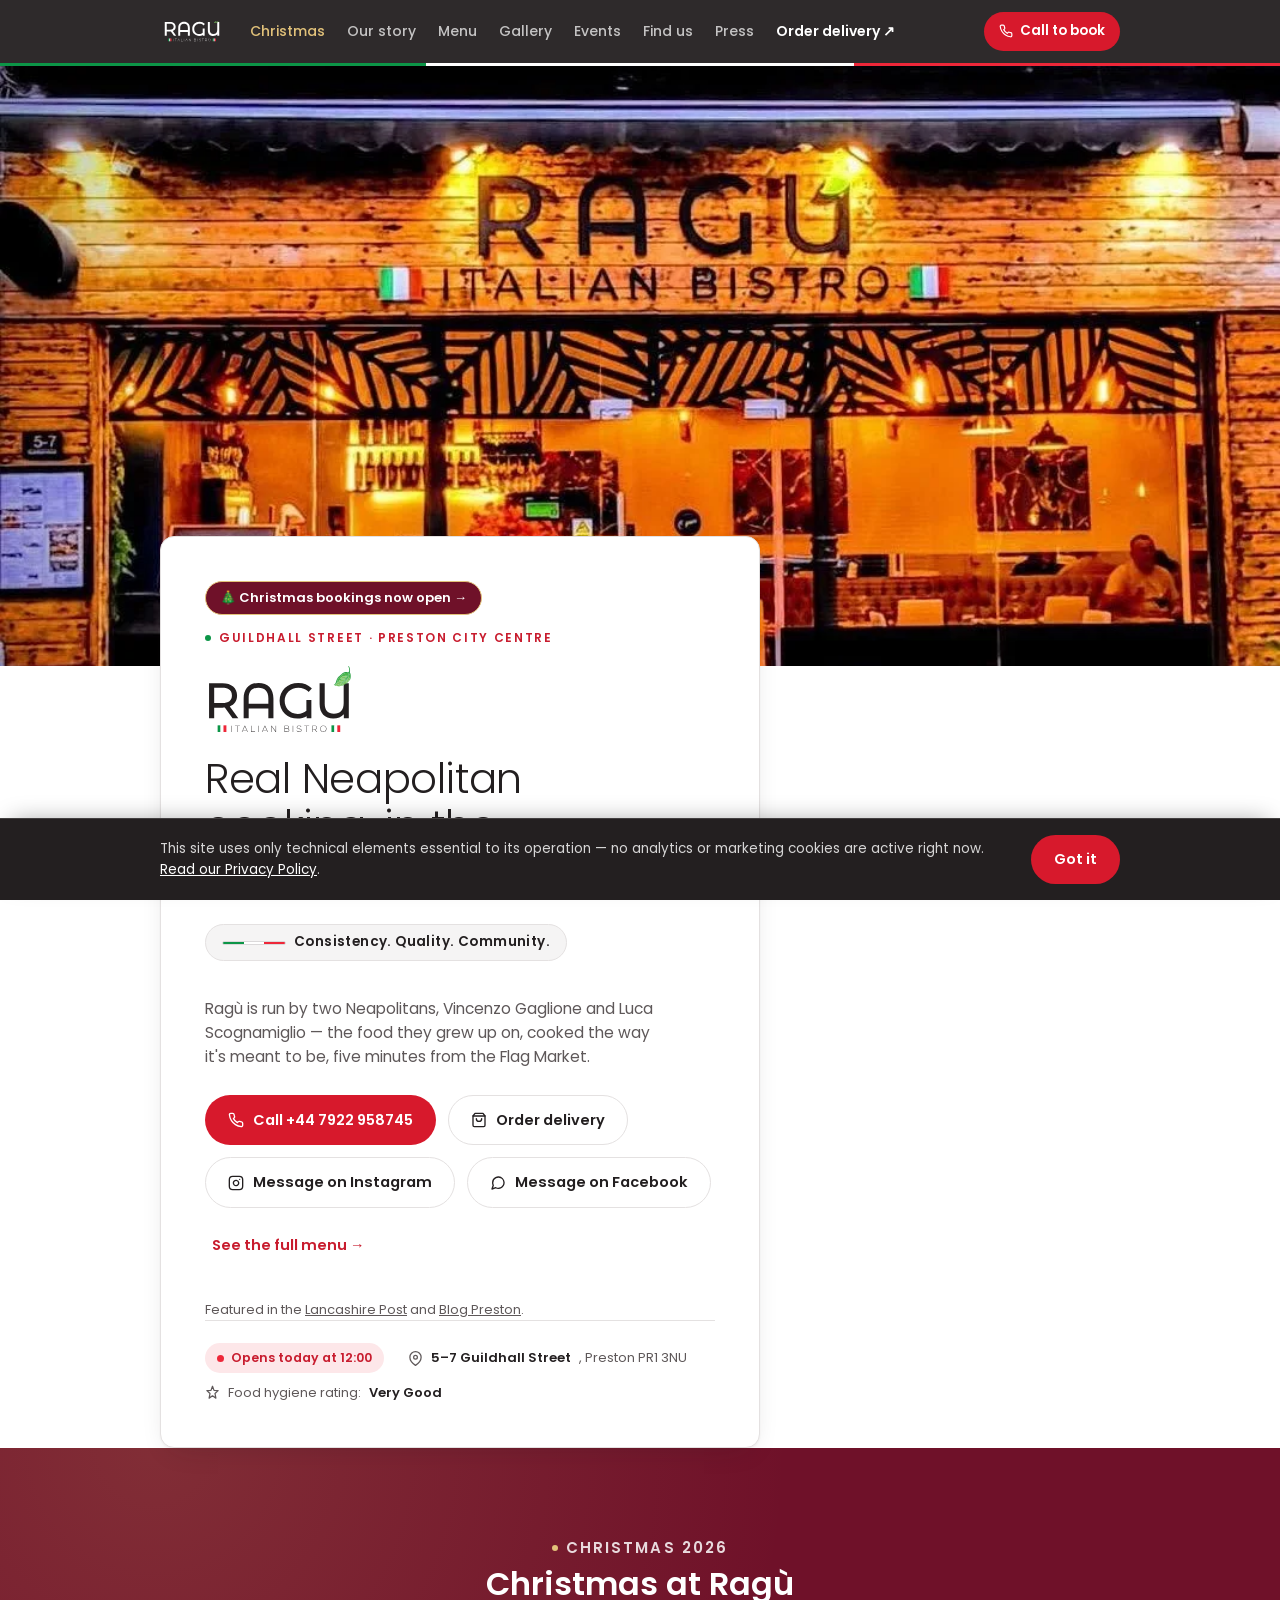
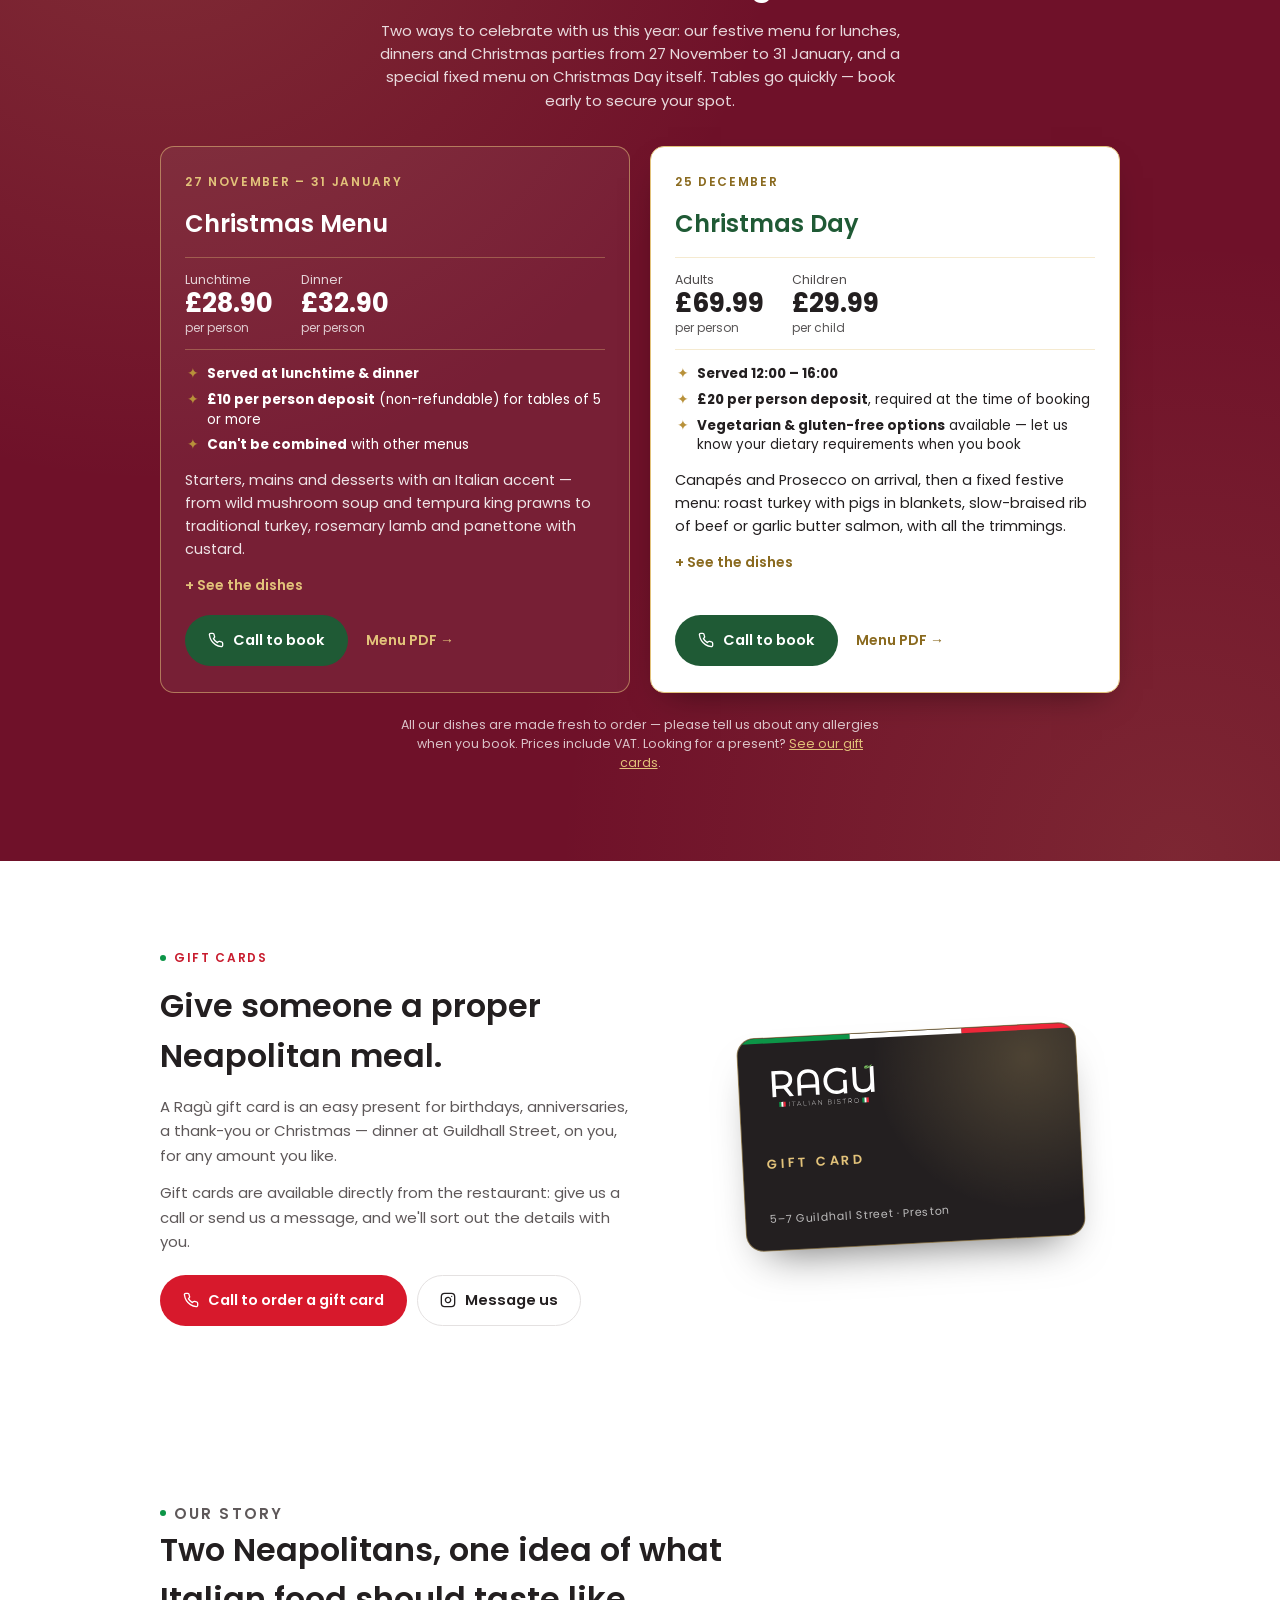
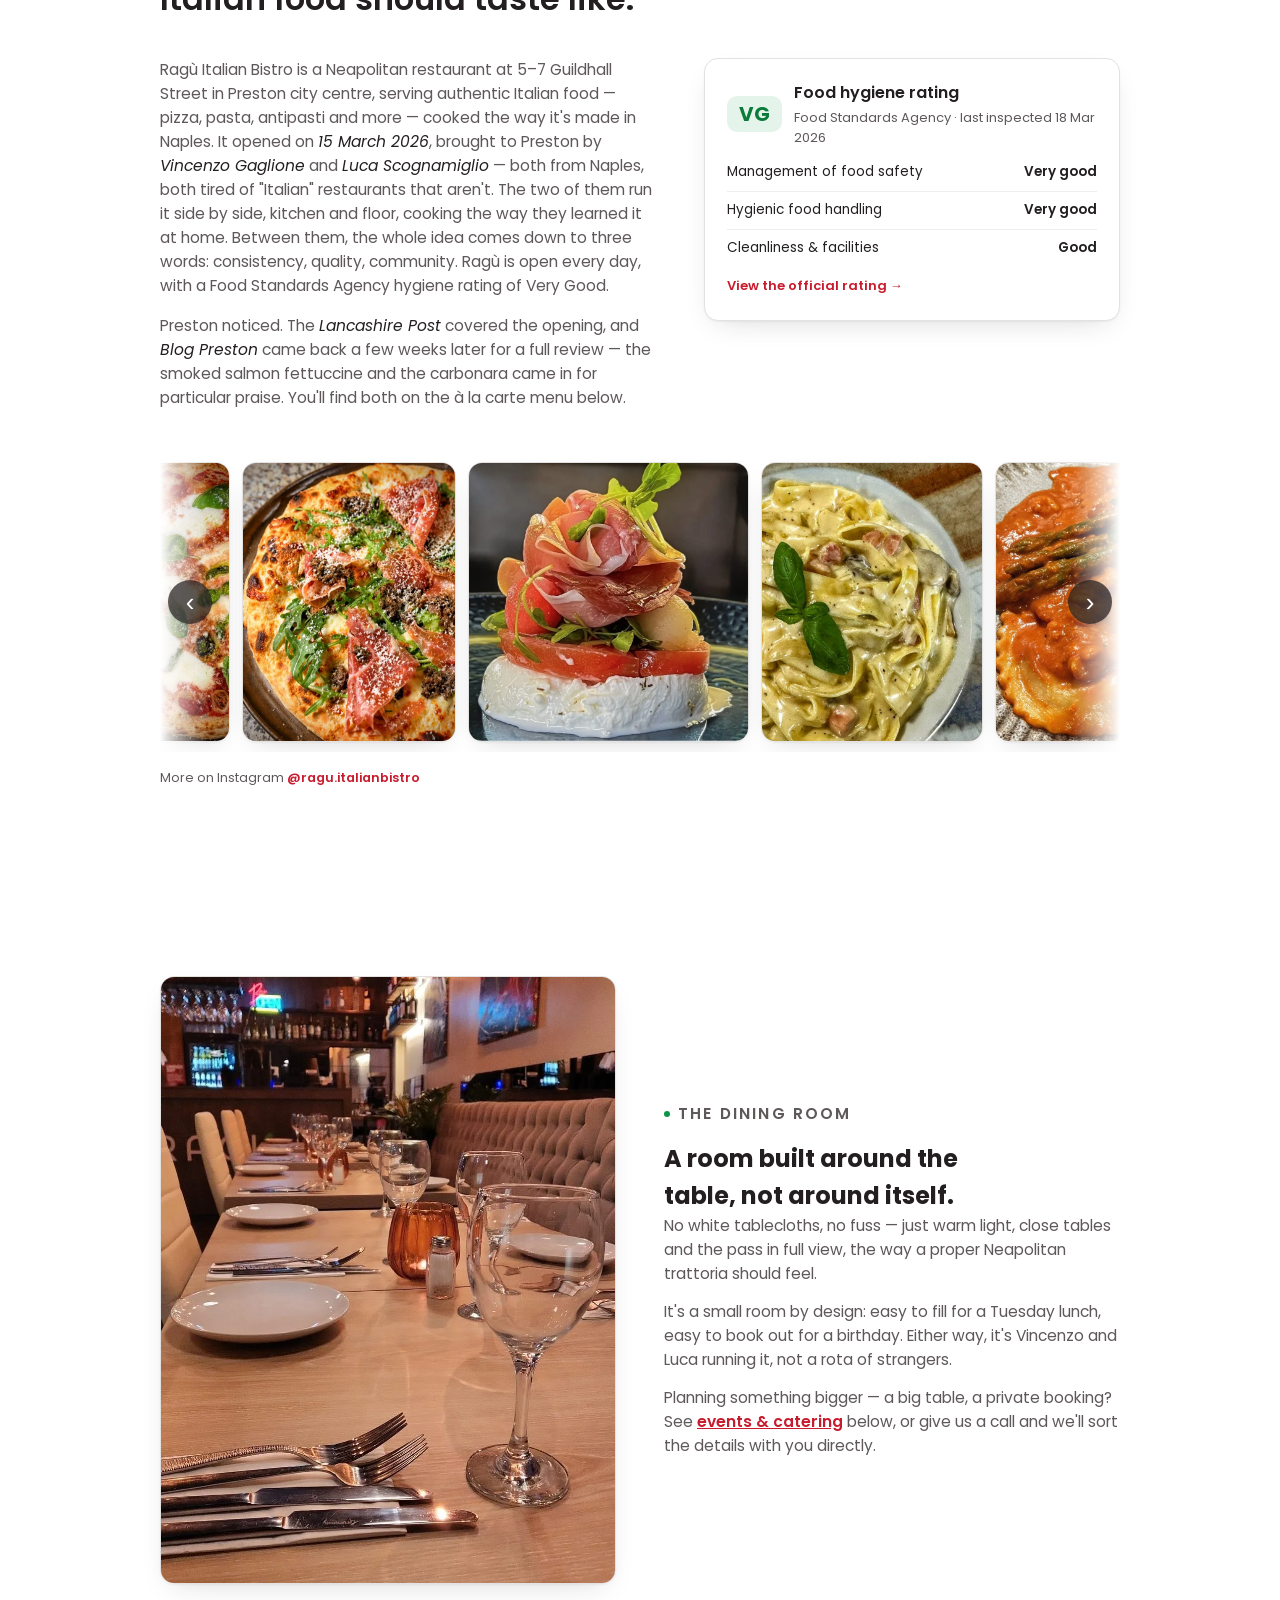
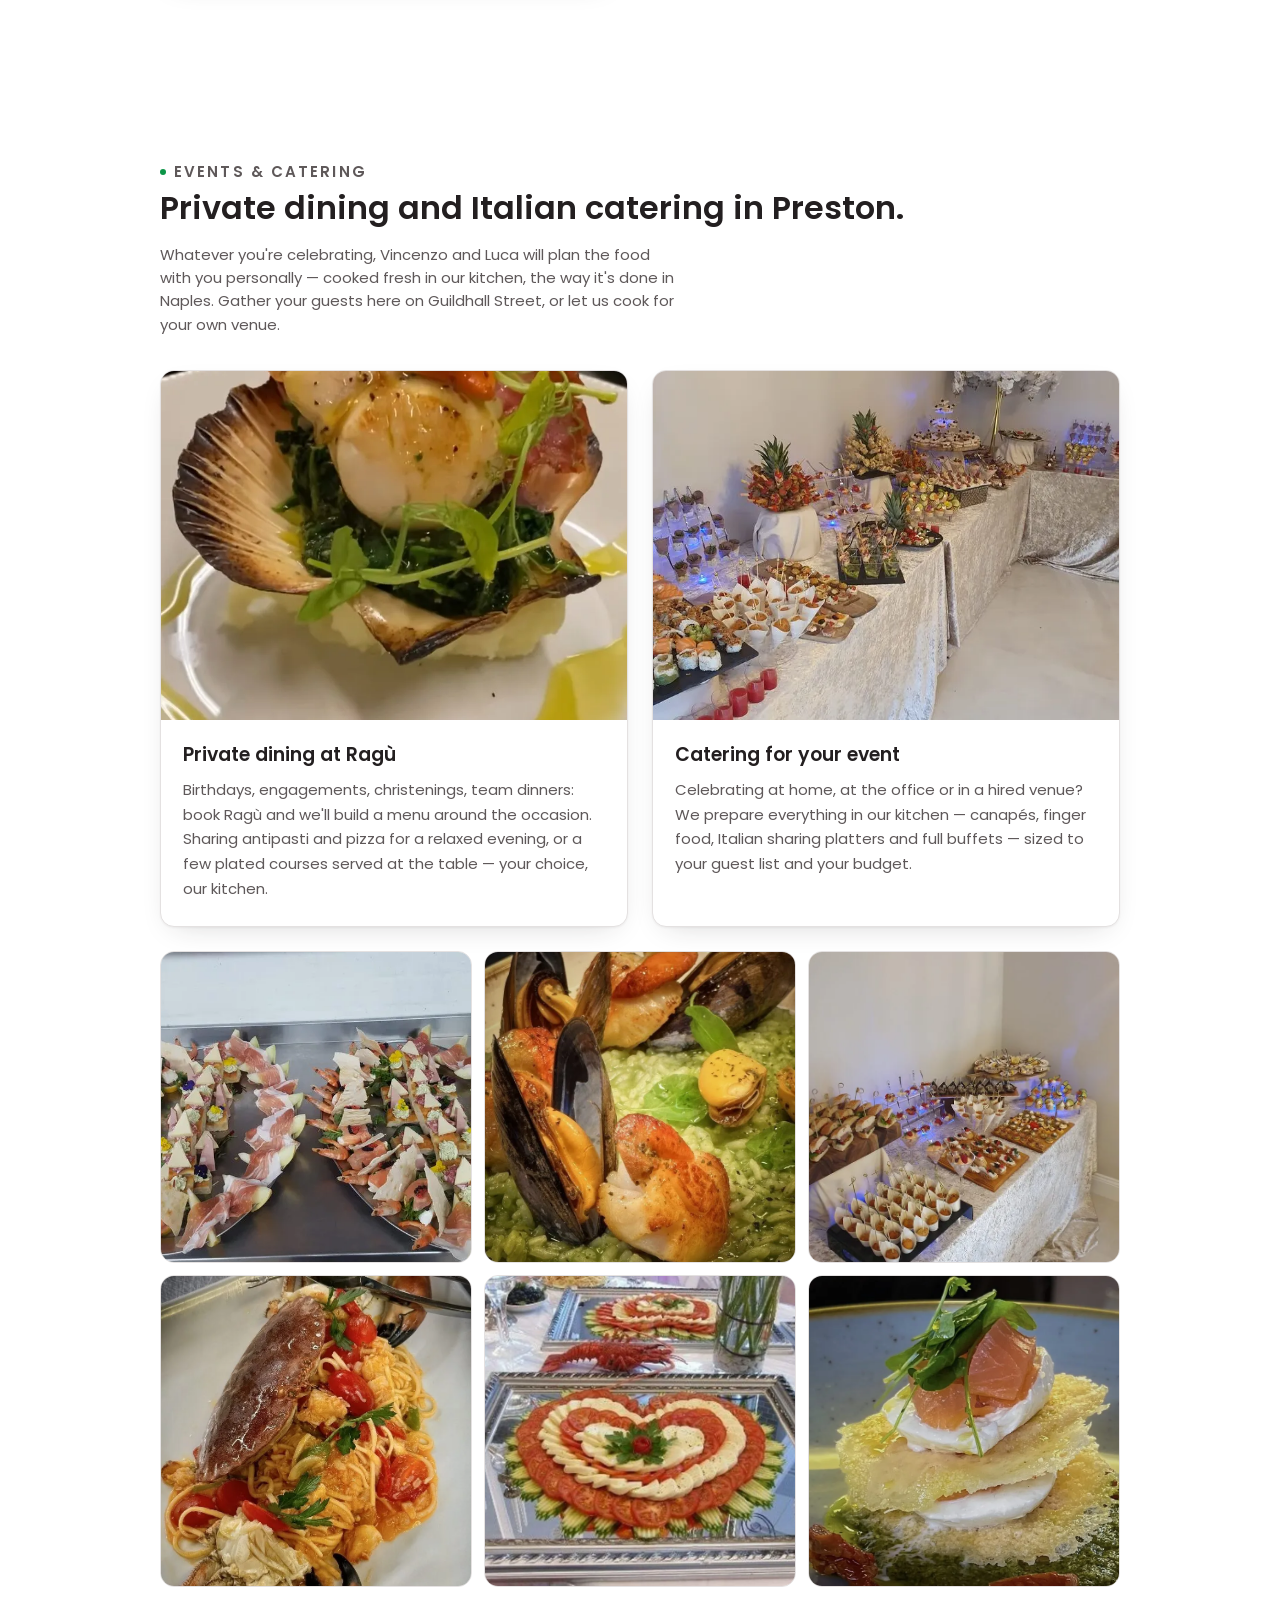
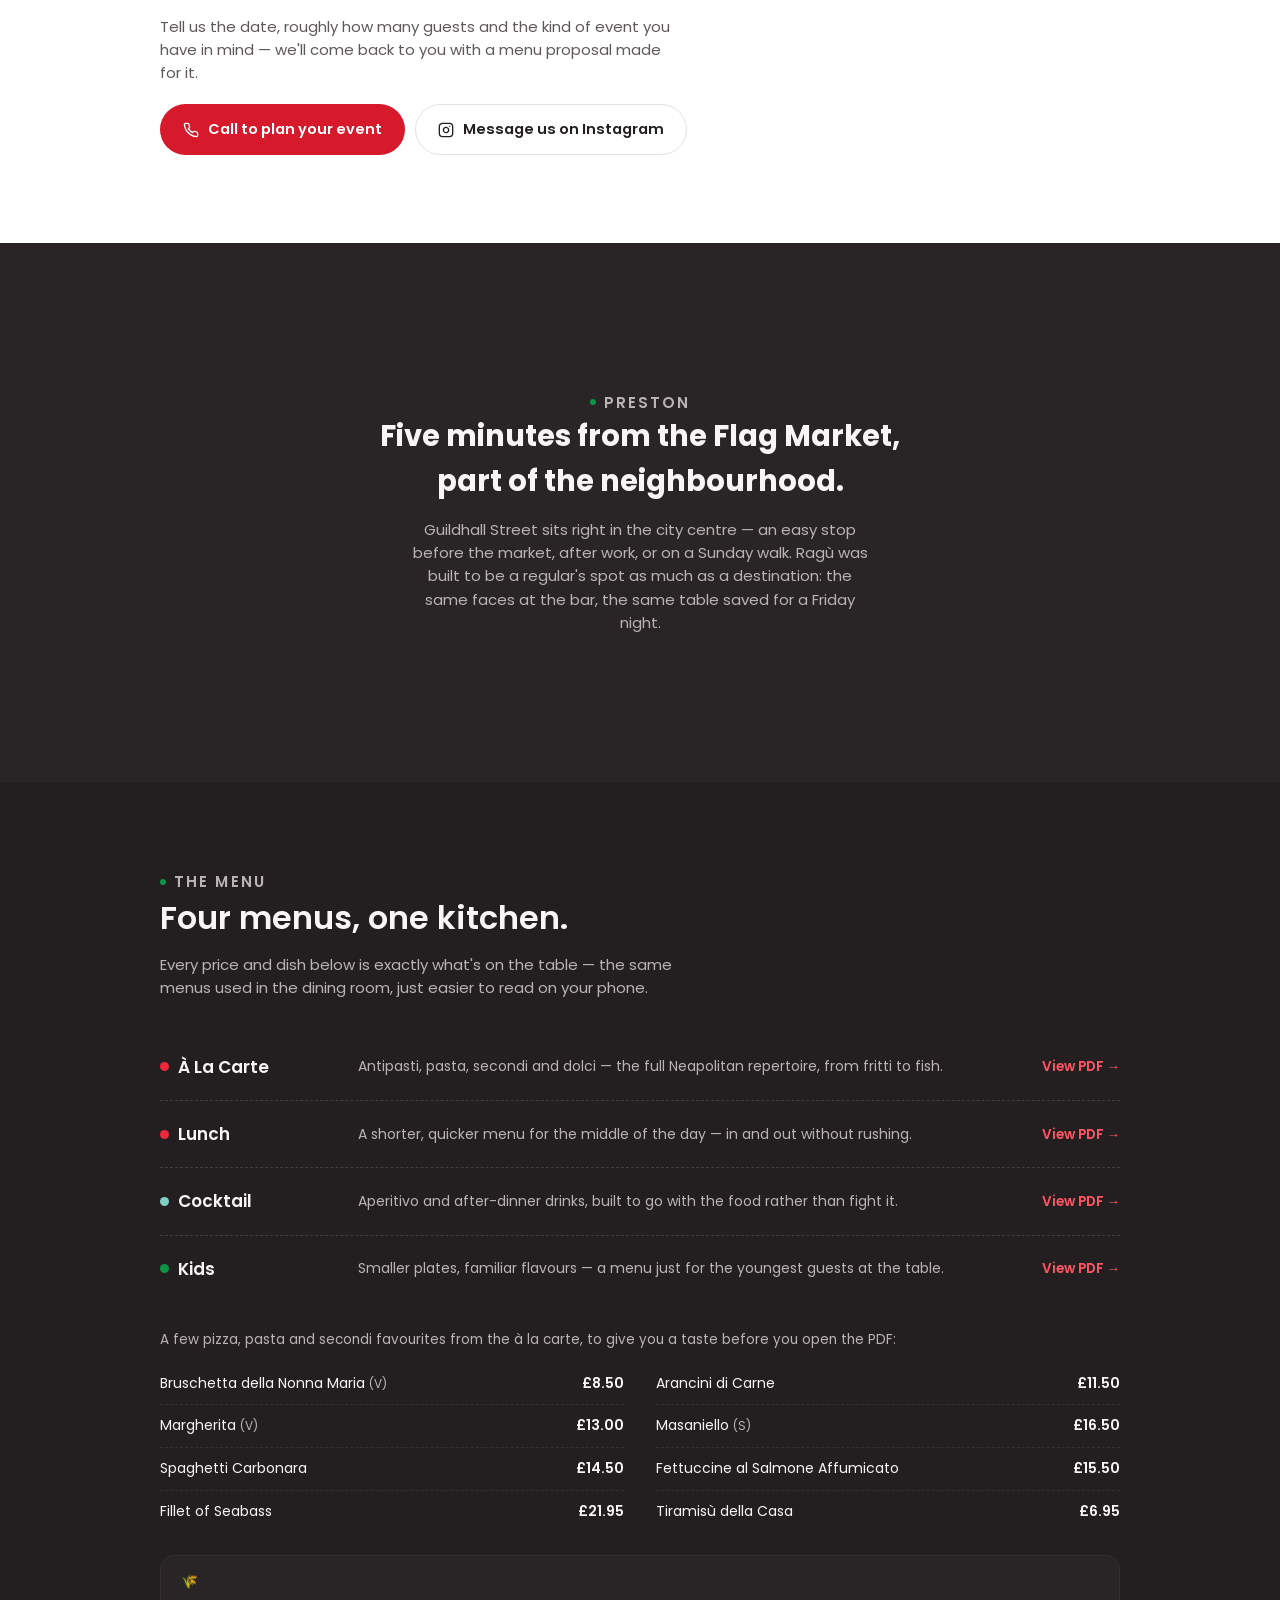
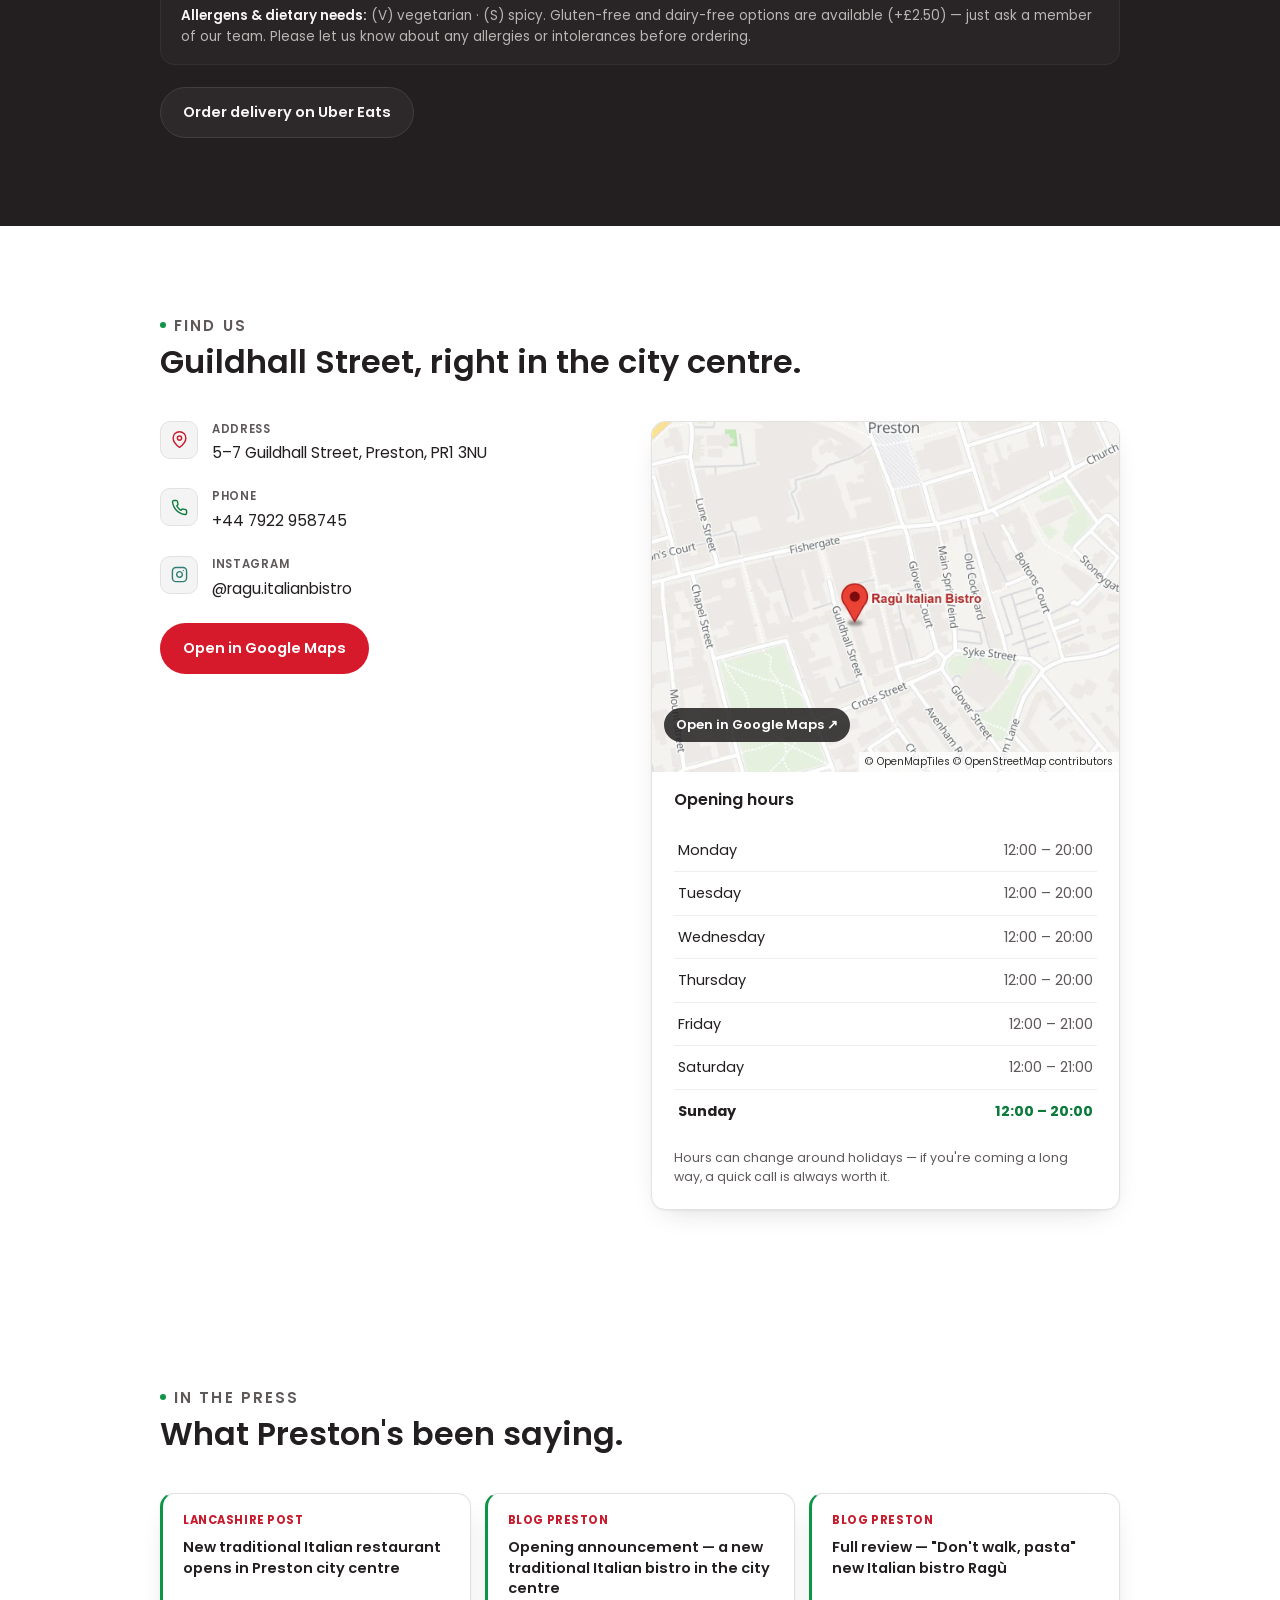
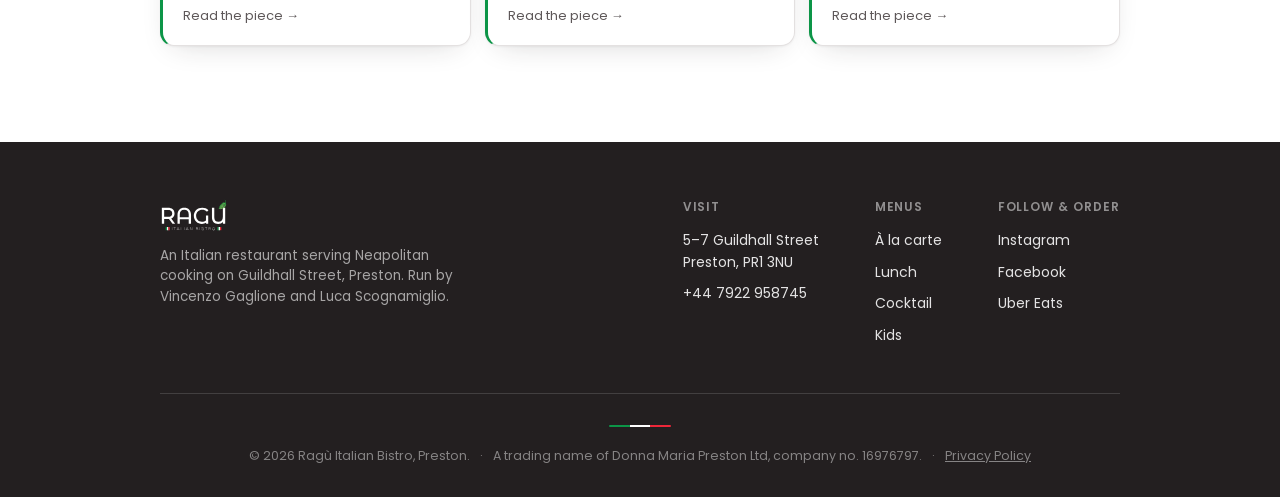
==== commit b3e230ef: "Eventi: capasanta nella scheda Private dining, risotto spostato nella griglia Co-Authored-By: Claude" ====
--- a/index.html
+++ b/index.html
@@ -608,8 +608,8 @@
     <div class="events">
       <article class="event-card">
         <picture>
-            <source type="image/webp" srcset="assets/gallery/foto40.webp">
-            <img src="assets/gallery/foto40.jpg" alt="Risotto with mussels and pan-seared fish, an example of a dish for a private dinner" width="724" height="900" loading="lazy" decoding="async">
+            <source type="image/webp" srcset="assets/gallery/foto38.webp">
+            <img src="assets/gallery/foto38.jpg" alt="Seared scallop in its shell with spinach and pea shoots, an example of a dish for a private dinner" width="799" height="900" loading="lazy" decoding="async">
           </picture>
         <div class="event-body">
           <h3>Private dining at Ragù</h3>
@@ -633,8 +633,8 @@
             <img src="assets/gallery/foto35.jpg" alt="Platters of prosciutto with melon, prawns, smoked salmon and focaccia bites" width="900" height="506" loading="lazy" decoding="async">
           </picture>
       <picture>
-            <source type="image/webp" srcset="assets/gallery/foto38.webp">
-            <img src="assets/gallery/foto38.jpg" alt="Seared scallop in its shell with spinach and pea shoots" width="799" height="900" loading="lazy" decoding="async">
+            <source type="image/webp" srcset="assets/gallery/foto40.webp">
+            <img src="assets/gallery/foto40.jpg" alt="Risotto with mussels and pan-seared fish" width="724" height="900" loading="lazy" decoding="async">
           </picture>
       <picture>
             <source type="image/webp" srcset="assets/gallery/foto36.webp">
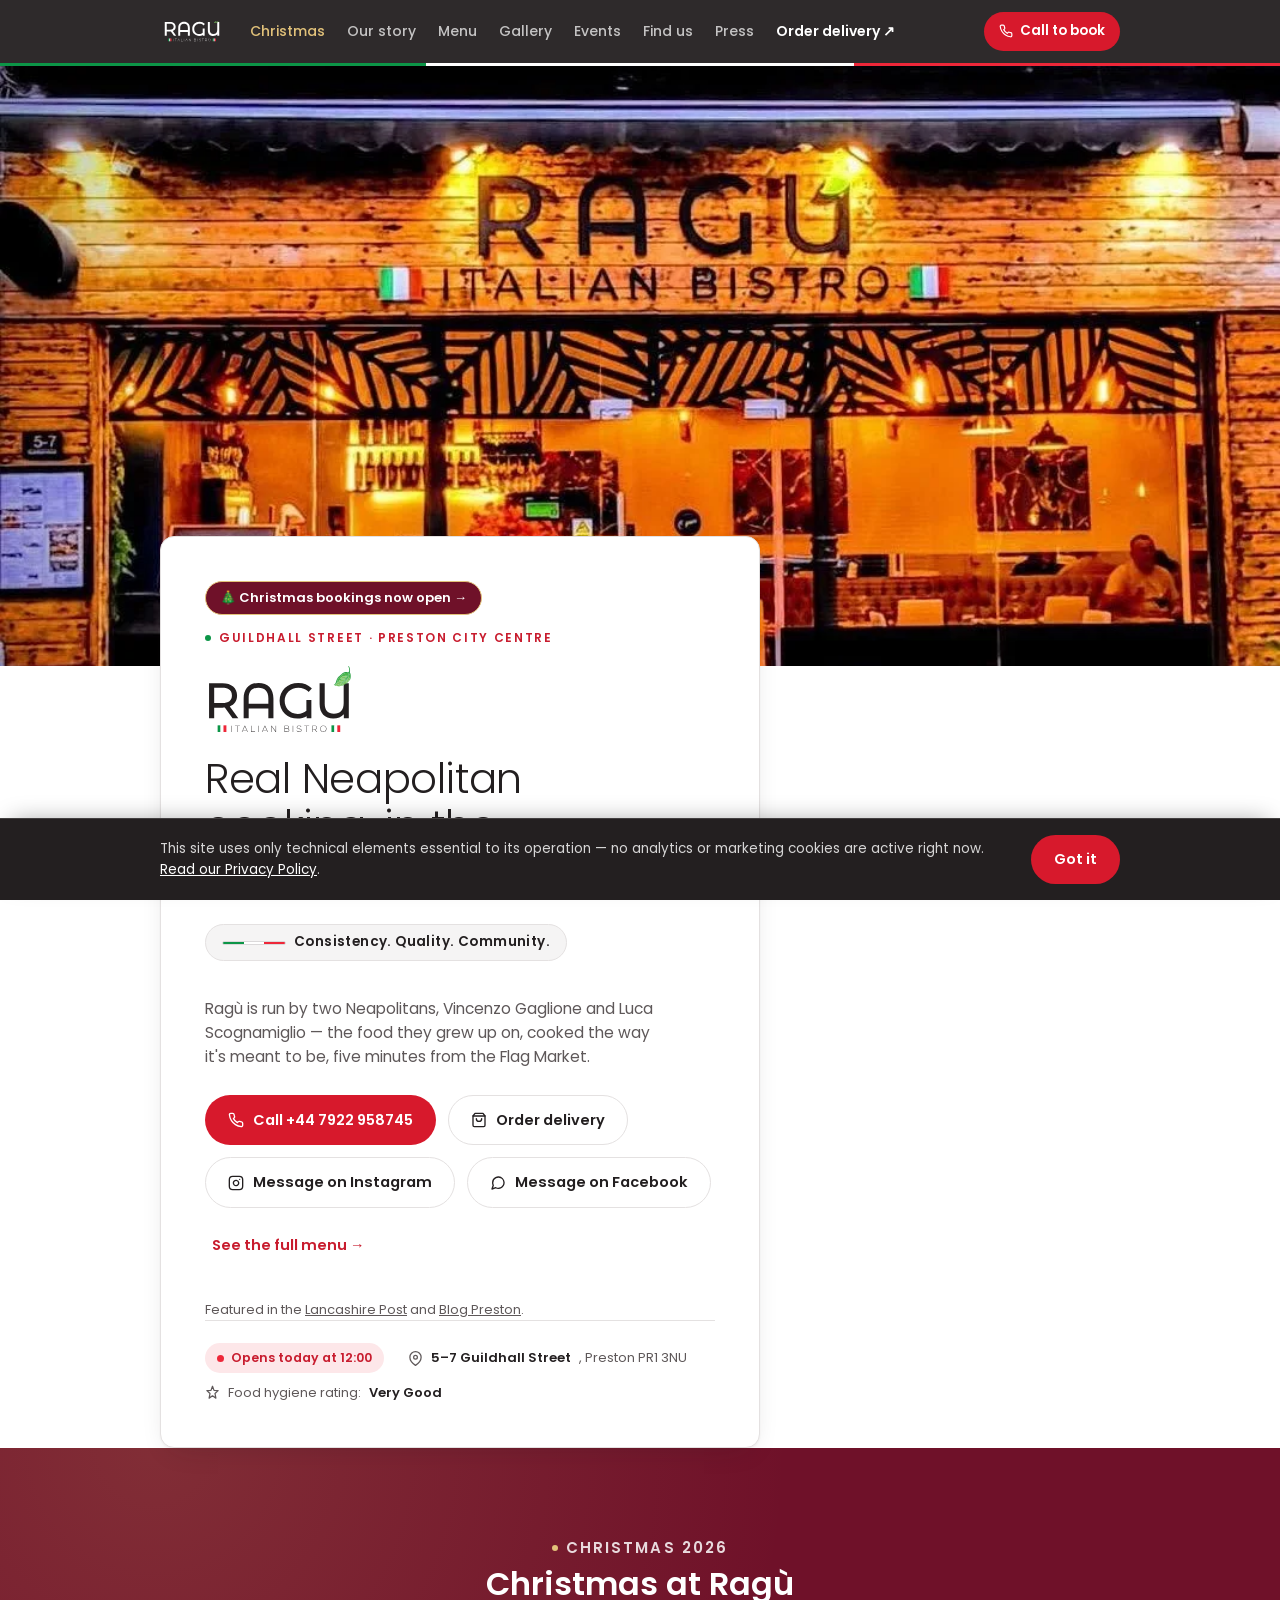
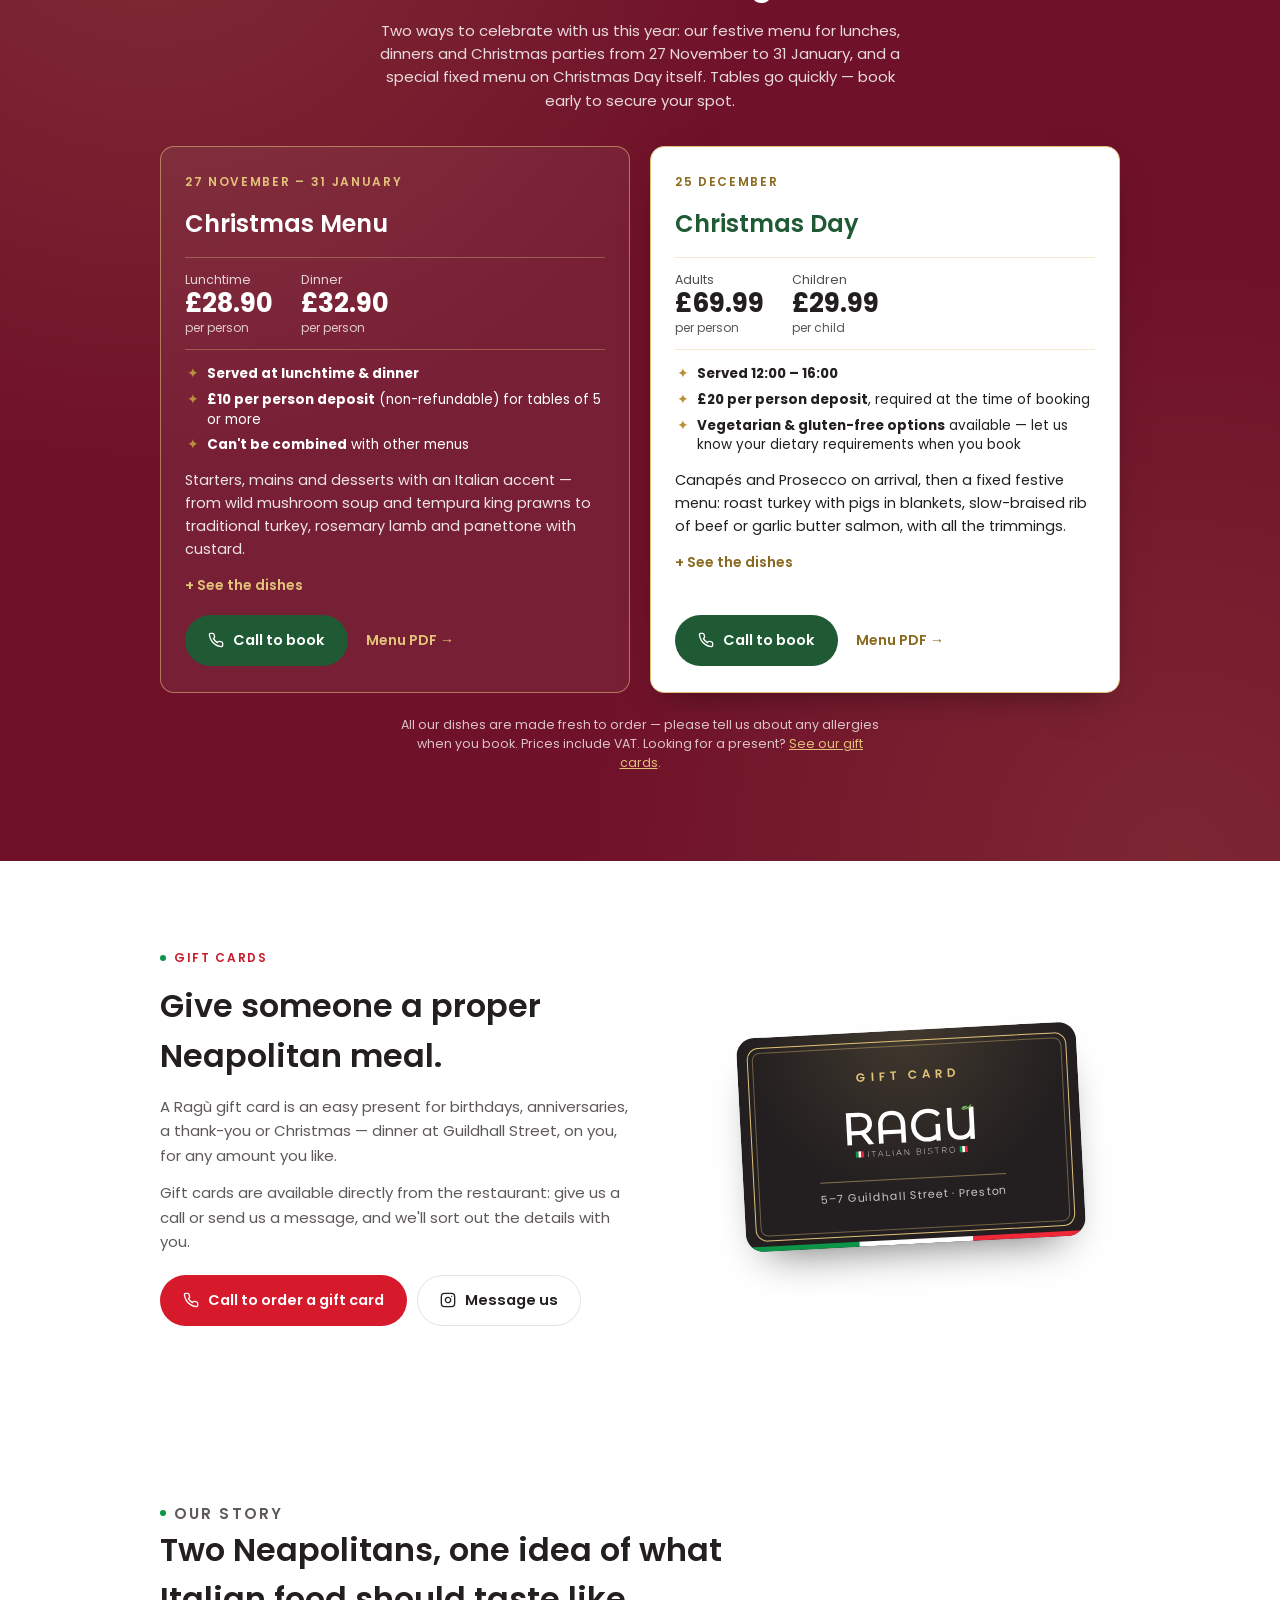
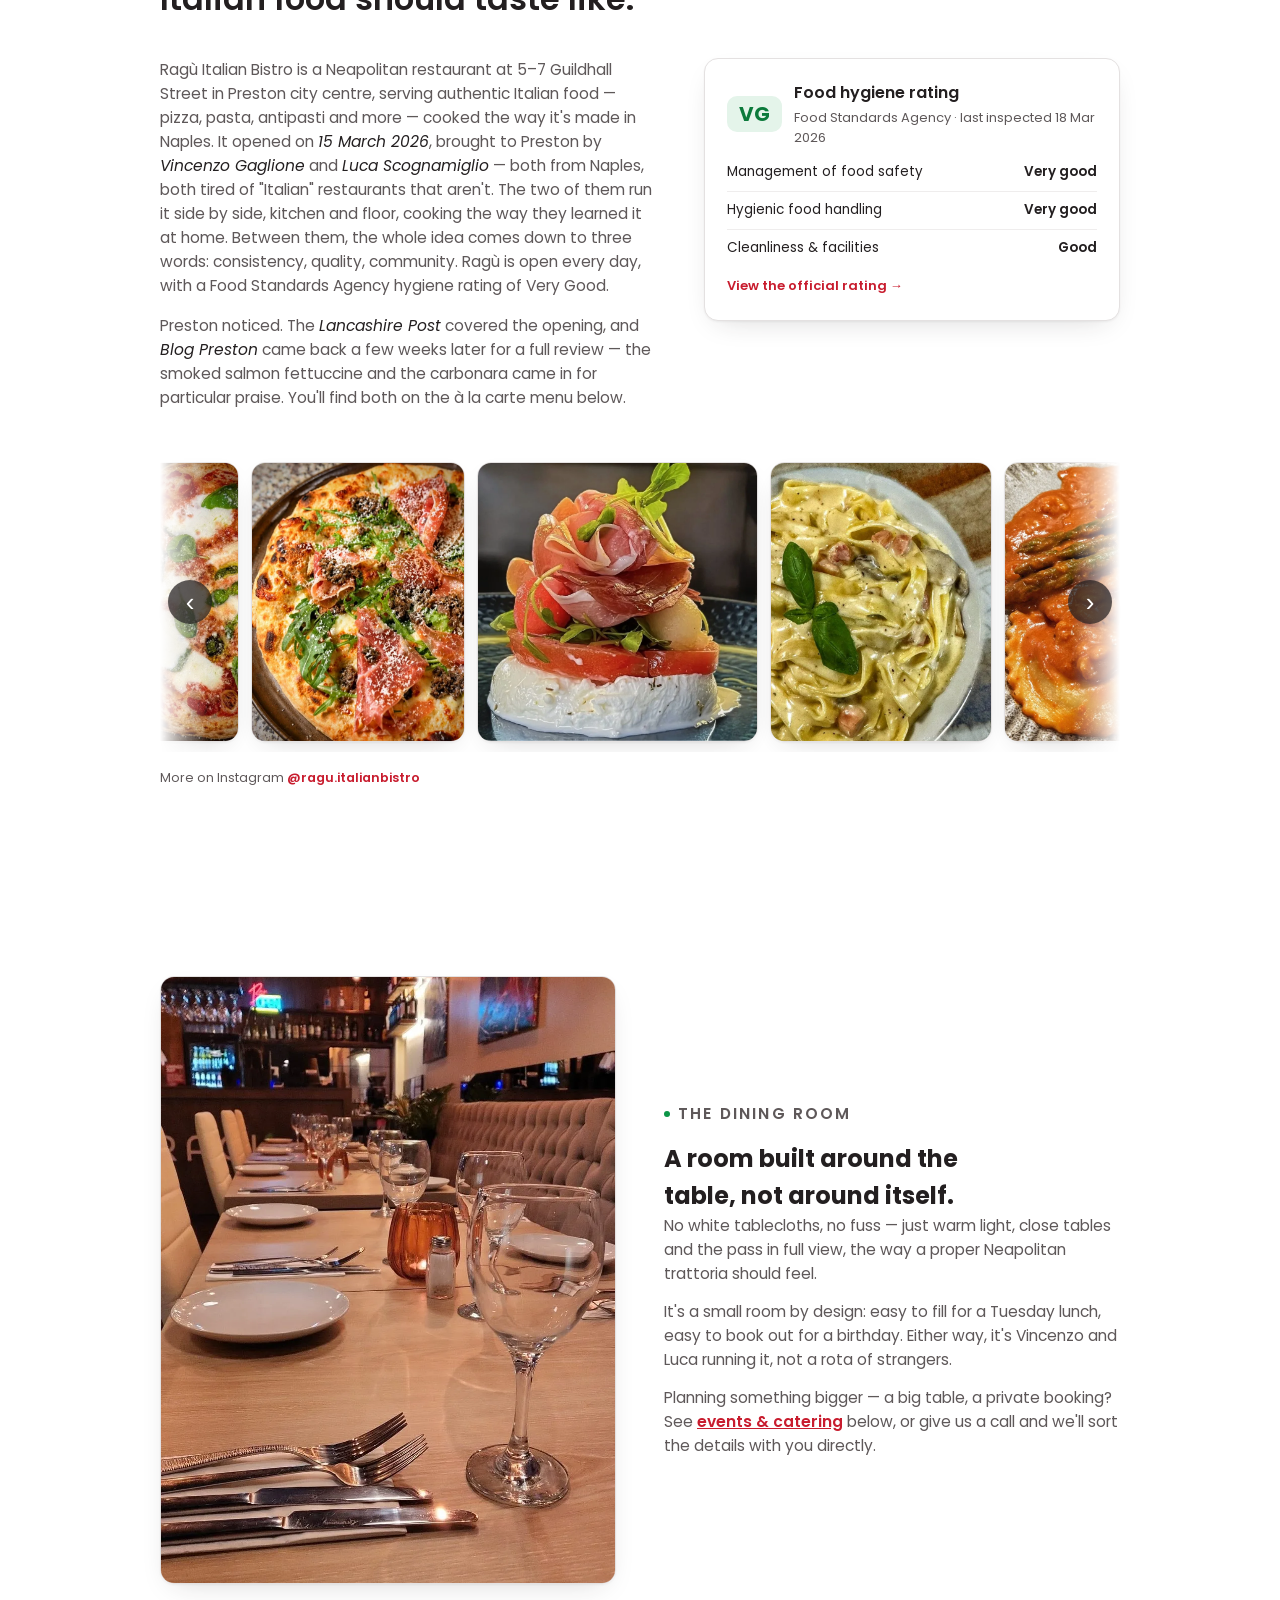
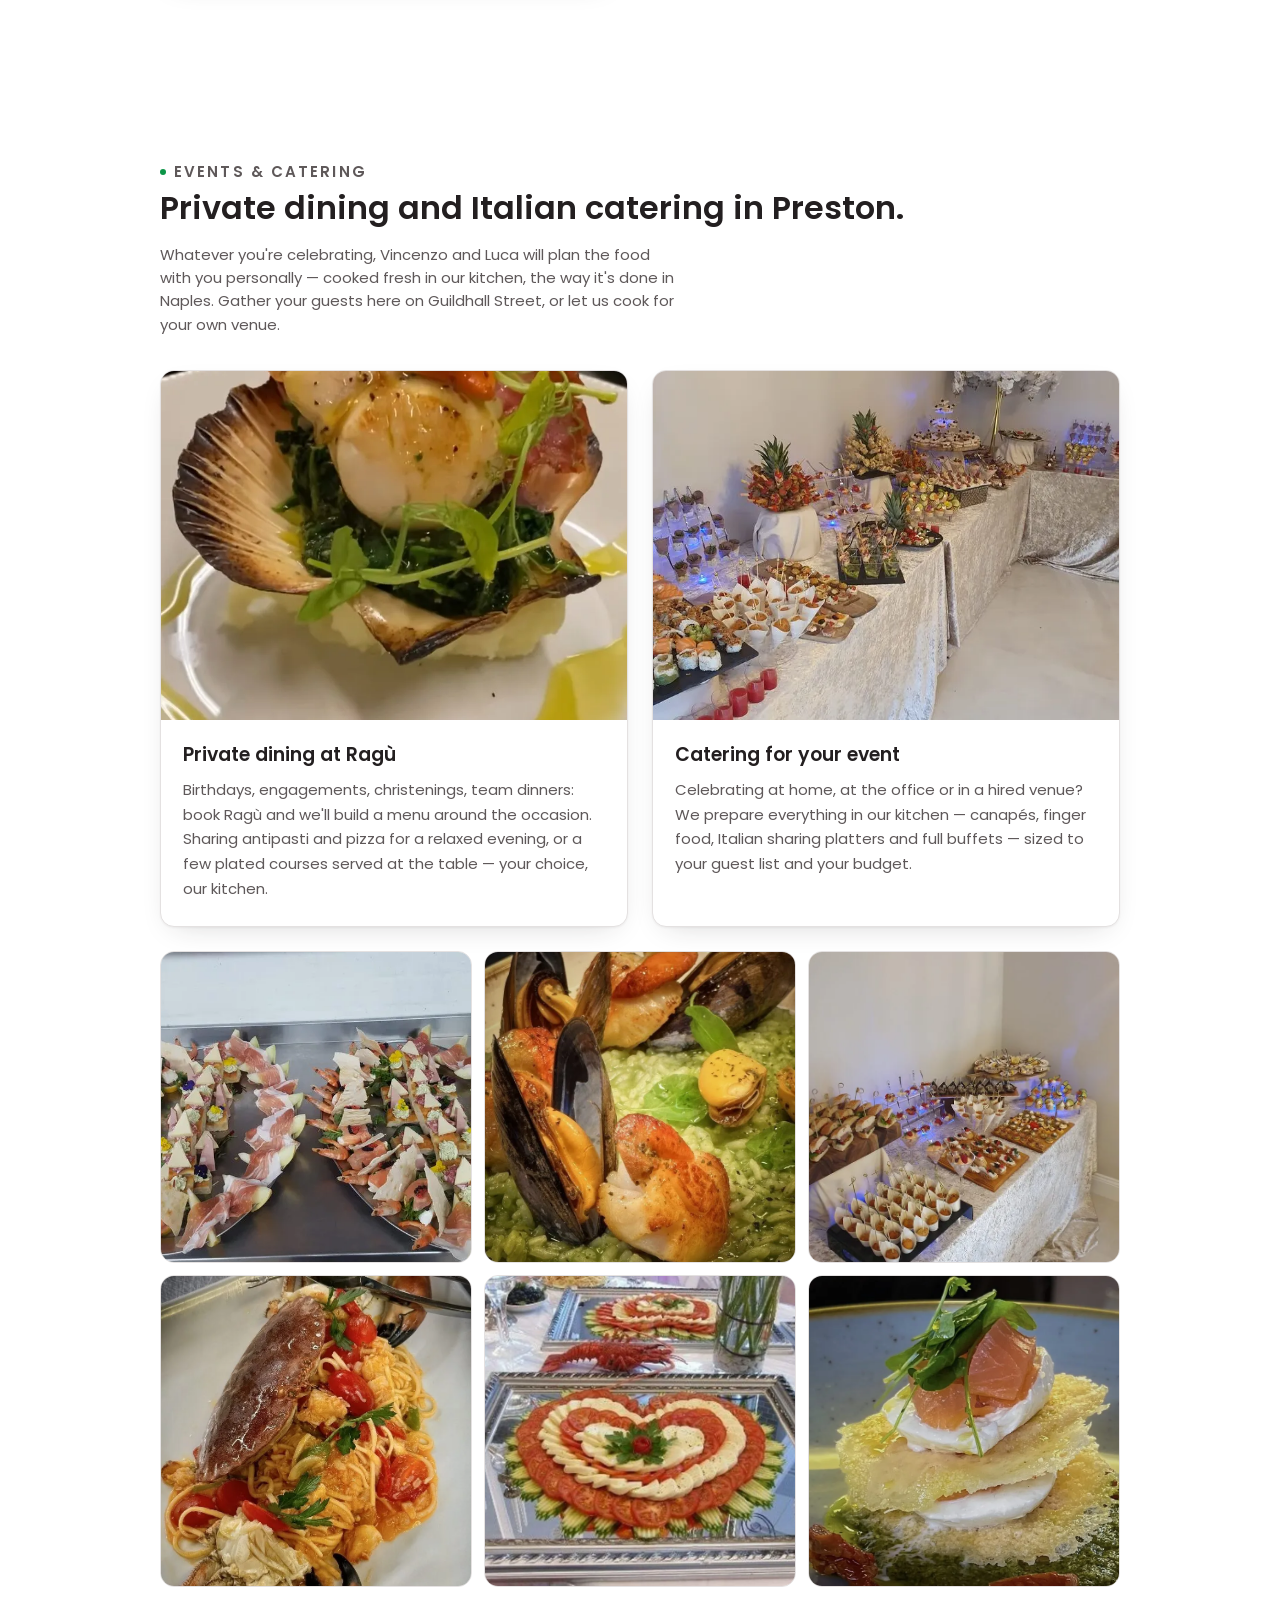
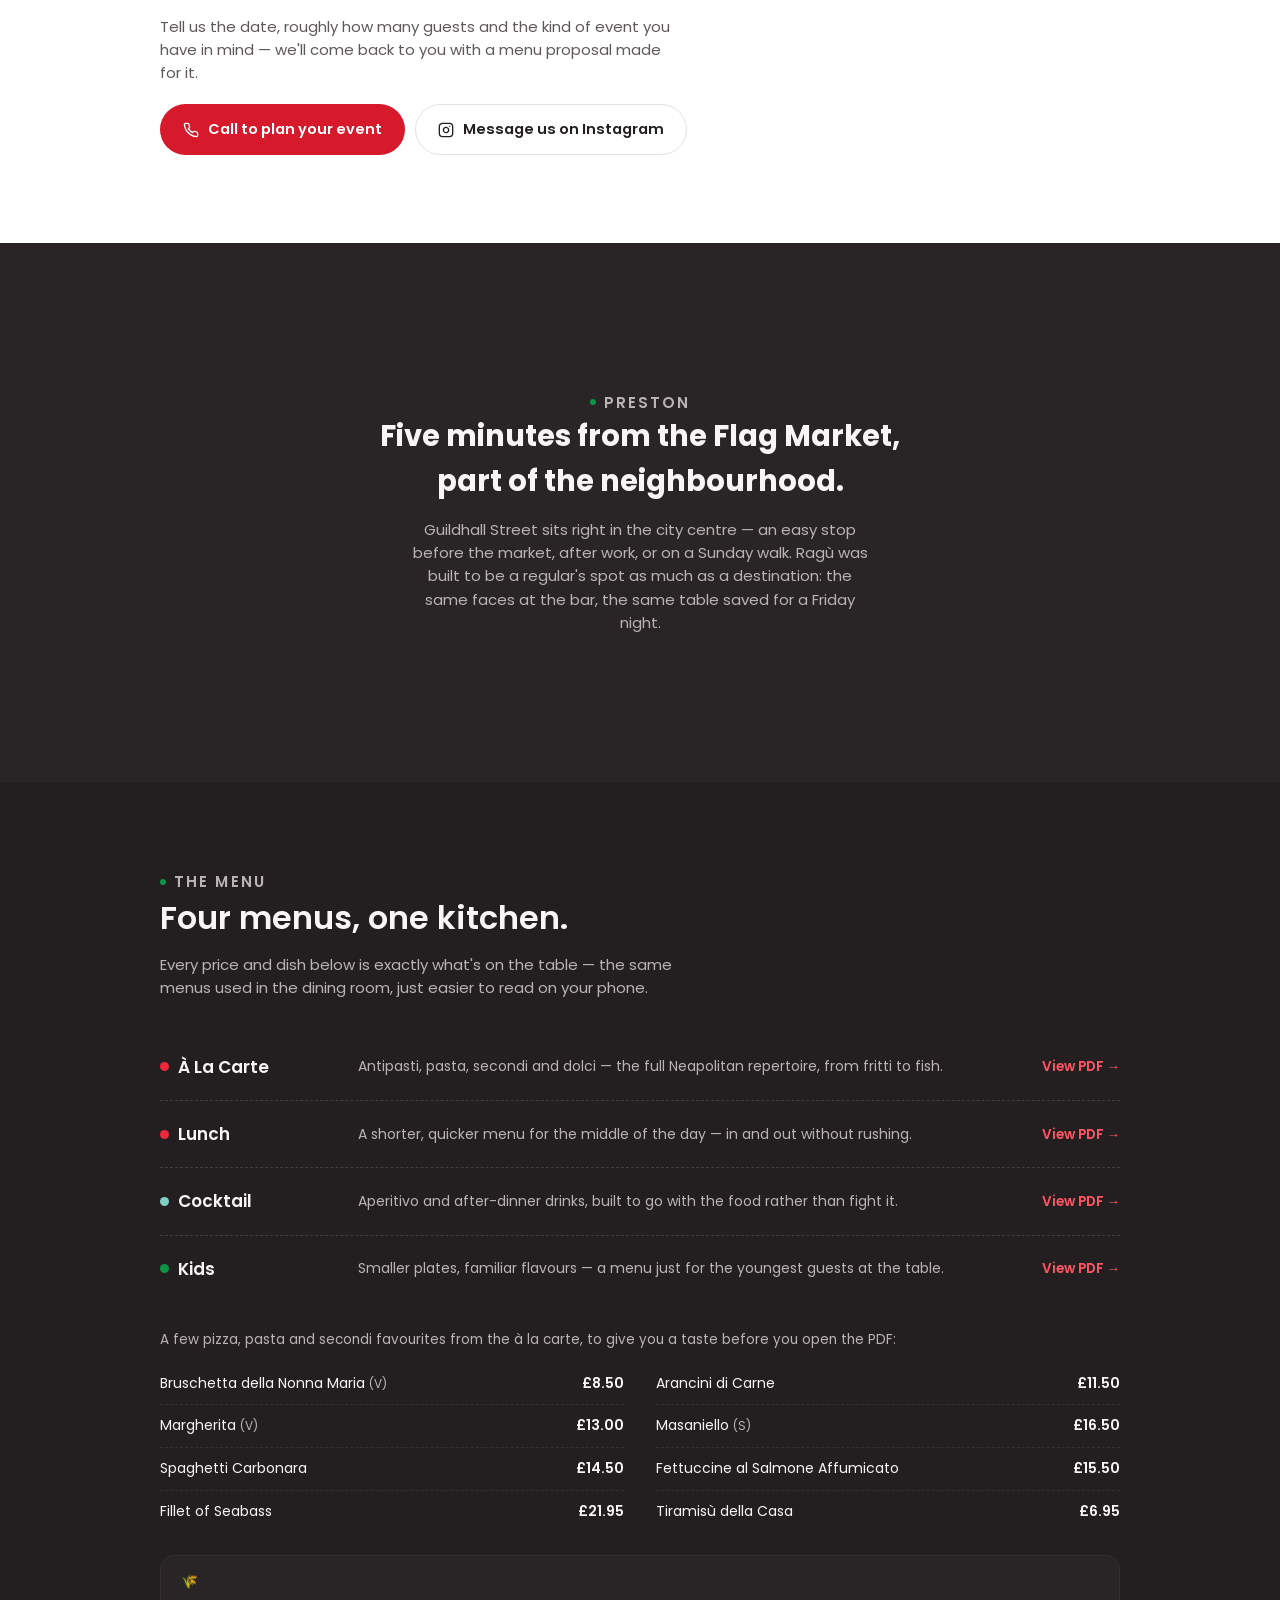
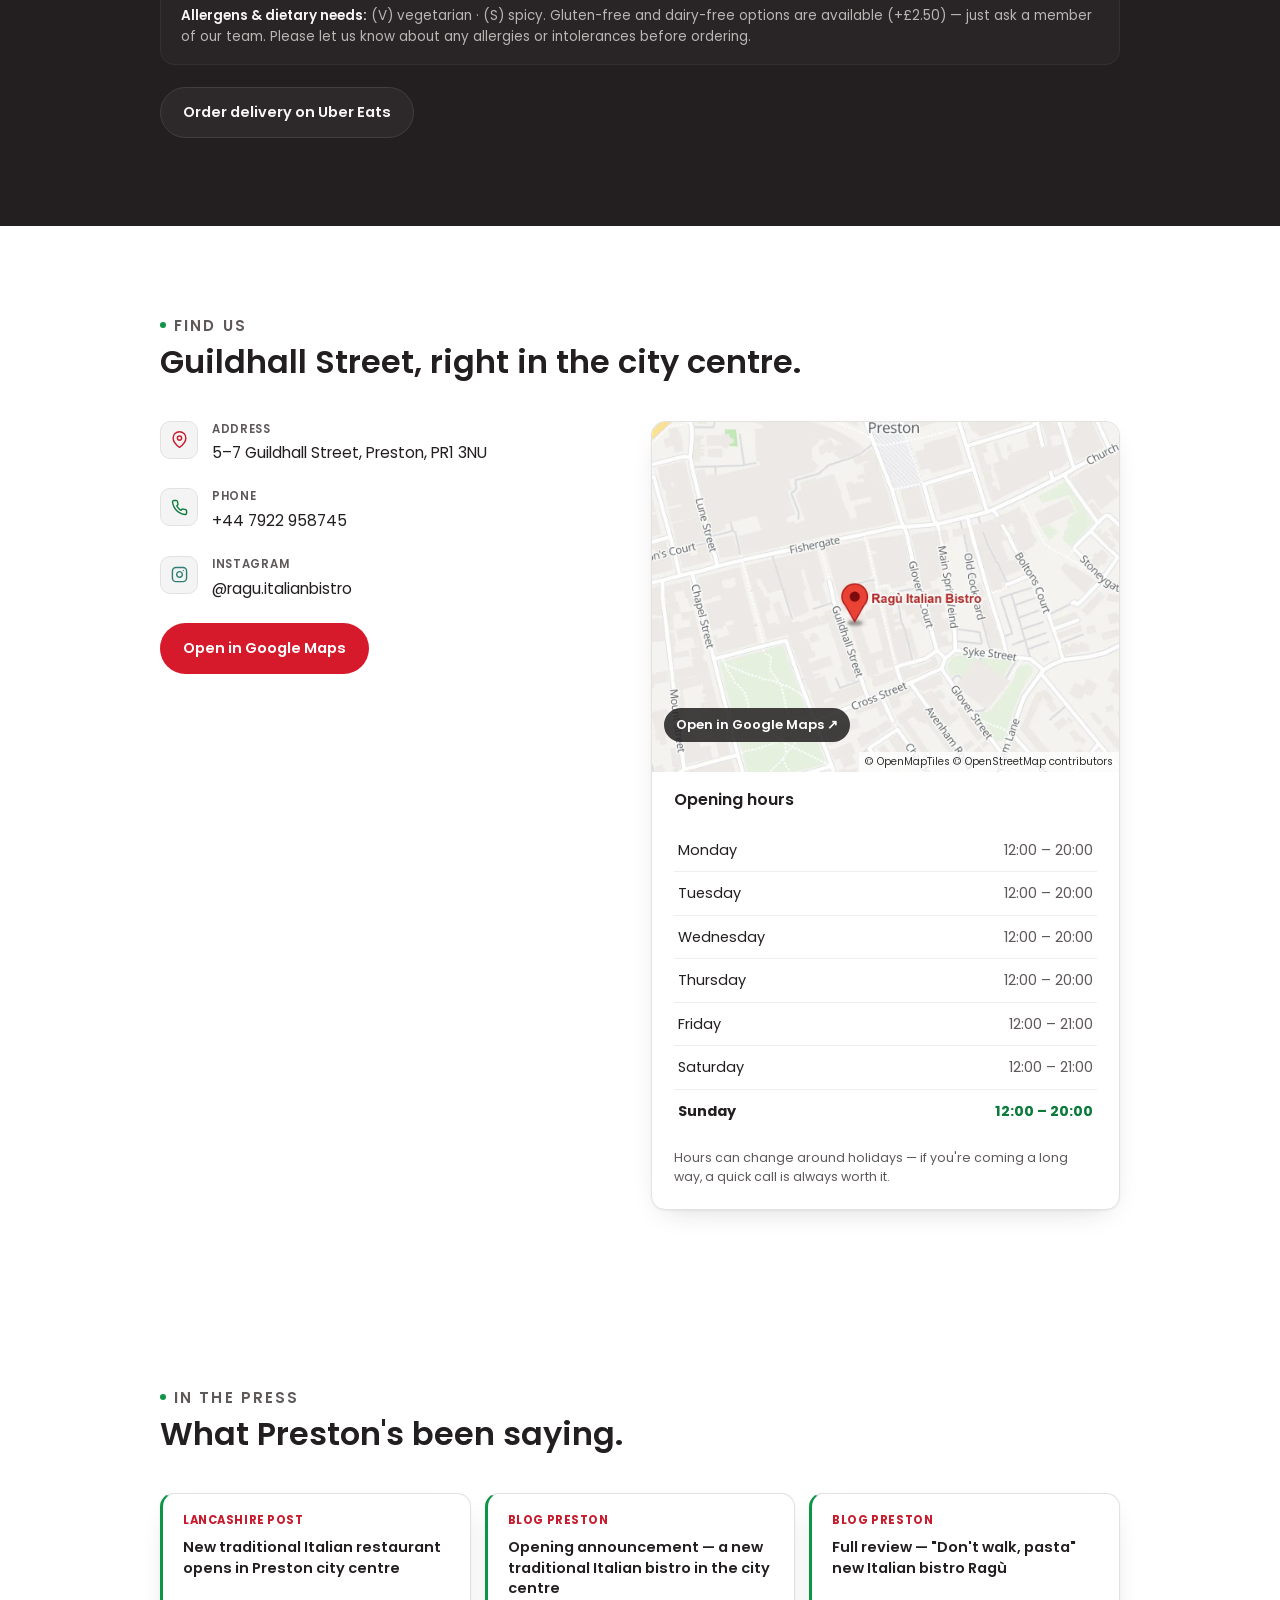
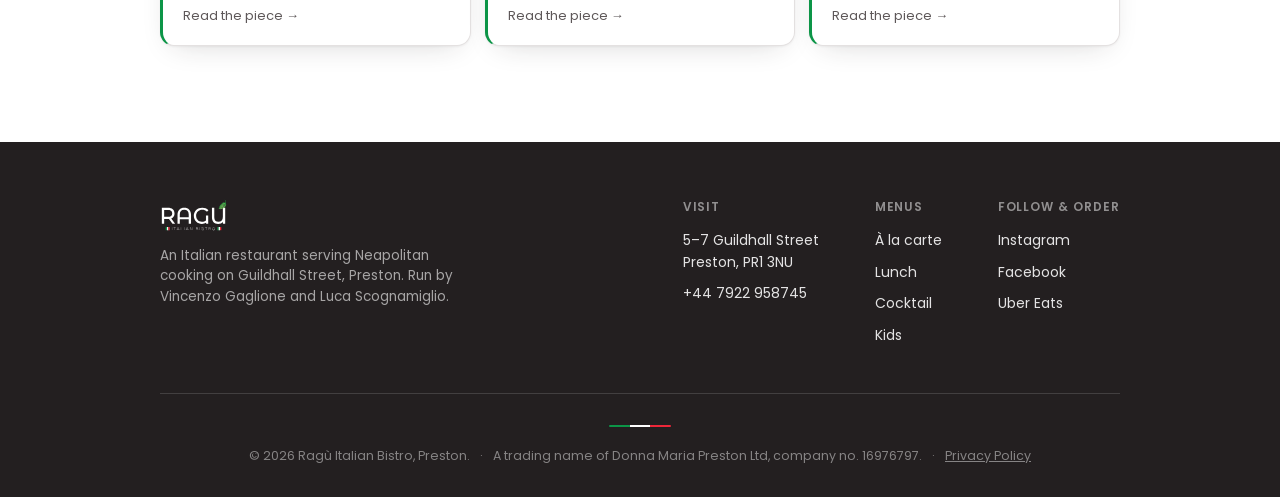
==== commit 0fc9a912: "Gift card: nuova grafica 'Oro napoletano' (doppia cornice oro, indirizzo, tricolore in basso) Solo l" ====
--- a/index.html
+++ b/index.html
@@ -129,7 +129,7 @@
   ]
 }
 </script>
-<link rel="stylesheet" href="assets/css/styles.css?v=20261029"></head><body>
+<link rel="stylesheet" href="assets/css/styles.css?v=20261029b"></head><body>
 
 <a class="skip-link" href="#main-content">Skip to content</a>
 
@@ -377,10 +377,10 @@
       </div>
       <div class="gift-visual" aria-hidden="true">
         <div class="giftcard">
+          <span class="gc-label">Gift card</span>
+          <img src="assets/logo-compatto-bianco.svg" alt="" width="150" height="70">
+          <span class="gc-foot">5–7 Guildhall Street · Preston</span>
           <span class="gc-tricolore"><span></span><span></span><span></span></span>
-          <img src="assets/logo-compatto-bianco.svg" alt="" width="120" height="58">
-          <span class="gc-label">Gift card</span>
-          <span class="gc-foot">5–7 Guildhall Street · Preston</span>
         </div>
       </div>
     </div>
--- a/assets/css/styles.css
+++ b/assets/css/styles.css
@@ -500,22 +500,25 @@
   .gift-text p:not(.eyebrow){color:var(--ink-soft); font-size:15px; line-height:1.65; margin:0 0 12px; max-width:52ch;}
   .gift-actions{display:flex; flex-wrap:wrap; gap:10px; margin-top:20px;}
   .gift-visual{display:flex; justify-content:center;}
+  /* Concept "Oro napoletano": antracite card, double gold frame, tricolore along the bottom edge */
   .giftcard{
     position:relative; width:min(340px,100%); aspect-ratio:1.586; border-radius:18px; overflow:hidden;
-    background:#231F20; color:#FFFFFF; padding:22px 24px;
-    display:flex; flex-direction:column; justify-content:space-between;
+    background:#231F20; color:#FFFFFF; padding:26px 24px 30px;
+    display:flex; flex-direction:column; align-items:center; justify-content:center; gap:12px; text-align:center;
     box-shadow:0 22px 44px -22px rgba(0,0,0,0.6); transform:rotate(-3deg);
-    background-image:radial-gradient(circle at 85% 15%, rgba(226,194,122,0.22), transparent 45%);
-    border:1px solid rgba(226,194,122,0.5);
-  }
-  .giftcard img{width:120px; height:auto;}
-  .gc-tricolore{position:absolute; left:0; right:0; top:0; height:5px; display:flex;}
+    background-image:radial-gradient(circle at 50% 0%, rgba(226,194,122,0.16), transparent 60%);
+  }
+  .giftcard::before, .giftcard::after{content:""; position:absolute; pointer-events:none;}
+  .giftcard::before{inset:10px; border:1px solid #E2C27A; border-radius:12px;}
+  .giftcard::after{inset:15px; border:1px solid rgba(226,194,122,0.4); border-radius:8px;}
+  .giftcard img{width:150px; height:auto;}
+  .gc-tricolore{position:absolute; left:0; right:0; bottom:0; height:5px; display:flex;}
   .gc-tricolore span{flex:1;}
   .gc-tricolore span:nth-child(1){background:var(--verde-brand);}
   .gc-tricolore span:nth-child(2){background:#FFFFFF;}
   .gc-tricolore span:nth-child(3){background:var(--rosso-brand);}
-  .gc-label{font-size:13px; letter-spacing:.22em; text-transform:uppercase; font-weight:600; color:#E2C27A;}
-  .gc-foot{font-size:11px; letter-spacing:.06em; color:rgba(255,255,255,0.7);}
+  .gc-label{font-size:12px; letter-spacing:.32em; text-transform:uppercase; font-weight:600; color:#E2C27A;}
+  .gc-foot{font-size:11px; letter-spacing:.08em; color:rgba(255,255,255,0.75); padding-top:8px; border-top:1px solid rgba(226,194,122,0.5);}
   .xmas-footnote a{color:#E2C27A;}
 
   /* ---------- 11d. Events & catering (arranged by phone, no prices yet) ---------- */
